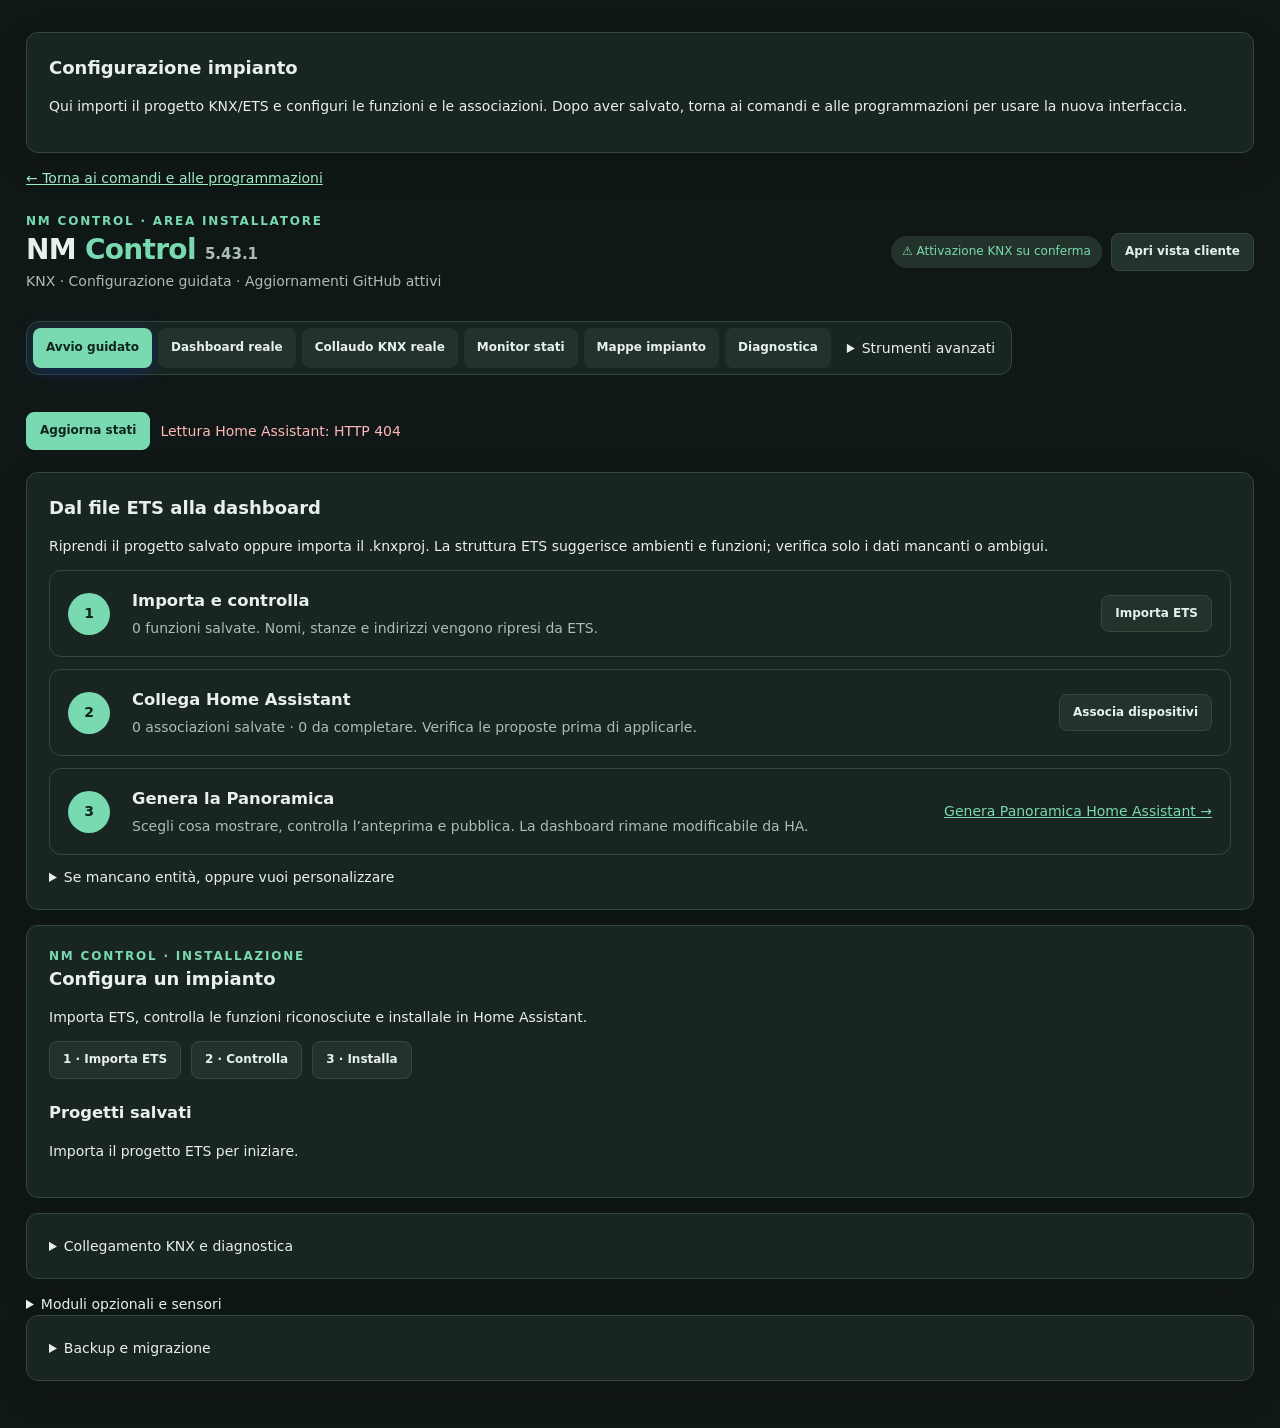
==== nm_bridge/index.html @ d5df236e "Initialize favorite child cards before HA attaches the view" ====
<!doctype html>
<html lang="it"><head><meta charset="utf-8"><meta name="viewport" content="width=device-width, initial-scale=1"><title>NM Control</title>
<style>
#dash-code{display:block;width:100%;min-width:0;min-height:420px;margin:10px 0 20px;padding:14px;border:1px solid #46607e;border-radius:10px;background:#0d1e32;color:#edf4ff;font:13px/1.5 ui-monospace,SFMono-Regular,Consolas,monospace;resize:vertical}
:root{font-family:system-ui,Segoe UI,sans-serif;color:#ecf3ff;background:#0b1422}*{box-sizing:border-box}body{margin:0}main{max-width:1150px;margin:auto;padding:26px 18px}header{display:flex;align-items:center;justify-content:space-between;gap:12px;flex-wrap:wrap}h1{margin:0;font-size:27px}h2{font-size:19px;margin:0 0 15px}.muted{color:#9eafca}.pill{color:#9debc2;background:#133d3d;padding:7px 11px;border-radius:99px;font-size:12px}nav{display:flex;gap:9px;flex-wrap:wrap;margin:25px 0}button,select,input{font:inherit}button{border:1px solid #426080;border-radius:9px;background:#243c5a;color:white;padding:10px 14px;cursor:pointer}button.primary{background:#3868ec;border-color:#3868ec}button.active{border-color:#82b2ff;background:#31548b}button.danger{background:transparent;color:#ffbdc0;border-color:#75414a}button:disabled{opacity:.45;cursor:not-allowed}input,select{background:#0d1e32;color:#edf4ff;border:1px solid #46607e;border-radius:8px;padding:10px;width:100%;min-width:0}.bar{display:flex;align-items:center;flex-wrap:wrap;gap:10px;margin:12px 0 24px}.card{background:#17273b;border:1px solid #32465d;border-radius:15px;padding:18px;margin-bottom:15px}.grid{display:grid;grid-template-columns:repeat(auto-fill,minmax(220px,1fr));gap:14px}.tile{background:#1b3049;border:1px solid #38506d;border-radius:12px;padding:16px;min-height:125px}.tile .value{font-size:22px;margin-top:15px;overflow-wrap:anywhere}.small{font-size:12px}.row{display:flex;gap:10px;align-items:center;flex-wrap:wrap}.grow{flex:1}table{width:100%;border-collapse:collapse}td,th{padding:11px;text-align:left;border-bottom:1px solid #34475f;overflow-wrap:anywhere}th{color:#a9c5ea}#message{min-height:20px;color:#92eab7}.warning{color:#ffd18a}.empty{border:1px dashed #53677f;border-radius:12px;padding:24px;color:#9eafca}.room{margin-bottom:16px}.widget-row{display:grid;grid-template-columns:1fr 1fr auto;gap:9px;align-items:center;margin:9px 0}@media(max-width:600px){.widget-row{grid-template-columns:1fr}table{font-size:12px}}
/* NM Control 0.3: responsive customer-facing dashboard */
:root{color-scheme:dark;background:#081321;color:#f3f8ff}body{background:radial-gradient(ellipse at 95% -10%,#163660 0,transparent 48%),#081321;min-height:100vh}main{max-width:1300px;padding:32px 26px}header{padding:12px 0 18px}header h1{font-size:32px;letter-spacing:-1.2px}header .muted{margin-top:5px}nav{background:#101f33;border:1px solid #233c5b;border-radius:13px;padding:6px;display:inline-flex;margin:12px 0 25px}nav button{border:0;background:transparent;padding:11px 17px}nav button.active{background:#2d60c8;border:0;box-shadow:0 3px 15px #132b5a}.card{background:#101f33de;border-color:#2c4361;border-radius:18px;padding:22px;box-shadow:0 12px 35px #0002}.pill{background:#103d41}.bar{margin-bottom:22px}.dash-hero{padding:25px 28px;border-radius:18px;background:linear-gradient(108deg,#173c75,#122940 69%);border:1px solid #335b91;margin-bottom:22px;display:flex;justify-content:space-between;align-items:center;gap:12px;flex-wrap:wrap}.dash-hero h2{font-size:26px;margin-bottom:5px}.stats{color:#a5c4ef}.room-tabs{display:flex;gap:8px;overflow:auto;padding:4px 0 15px;margin-bottom:9px}.room-tabs button{white-space:nowrap;border-radius:99px;background:#14283e}.room-tabs button.active{background:#2c5bb2;border-color:#6d9df0}.grid.dashboard-grid{grid-template-columns:repeat(auto-fill,minmax(230px,1fr));gap:16px}.tile.smart{position:relative;background:linear-gradient(160deg,#1b3453,#13243a);border-color:#365677;border-radius:16px;padding:18px 19px;min-height:173px;display:flex;flex-direction:column;justify-content:space-between;box-shadow:0 12px 24px #0002}.tile.smart.on{border-color:#b08c50;background:linear-gradient(160deg,#453b30,#1a2b40)}.tile.smart.unavailable{opacity:.68}.smart-top{display:flex;justify-content:space-between;gap:10px;align-items:flex-start}.smart-icon{display:grid;place-items:center;width:44px;height:44px;border-radius:13px;background:#2b4b71;font-size:24px}.smart.on .smart-icon{background:#75572f}.smart-name{font-weight:600;line-height:1.35;overflow-wrap:anywhere}.smart-state{font-size:28px;font-weight:650;letter-spacing:-.7px;line-height:1.15;overflow-wrap:anywhere}.smart-meta{color:#a4bad4;font-size:12px;margin-top:7px}.smart-track{height:5px;border-radius:8px;background:#30455c;overflow:hidden;margin-top:10px}.smart-fill{height:100%;background:linear-gradient(90deg,#55b8ee,#b1dcff)}.smart-label{font-size:10px;letter-spacing:.12em;text-transform:uppercase;color:#7fa4d0}.read-only{font-size:12px;color:#92a9c4}.mode-pill{display:inline-block;padding:5px 9px;background:#193b46;border-radius:99px;color:#9feacb;font-size:11px}.config-note{font-size:13px;color:#b2c6df}.empty{background:#14273a}.selection{font-size:13px;color:#a9c5e7}@media(max-width:650px){main{padding:15px 13px}header h1{font-size:27px}header{align-items:flex-start}nav{display:grid;grid-template-columns:repeat(2,1fr);width:100%}nav button{padding:10px}.dash-hero{padding:18px}.dash-hero h2{font-size:22px}.grid.dashboard-grid{grid-template-columns:repeat(2,minmax(0,1fr));gap:10px}.tile.smart{padding:13px;min-height:167px}.smart-icon{width:36px;height:36px;font-size:20px}.smart-state{font-size:23px}.smart-name{font-size:13px}.read-only{font-size:10px}}@media(max-width:380px){.grid.dashboard-grid{grid-template-columns:1fr}}
/* NM Control 0.4: viewer and installer workspace are different presentation modes. */
#view-switch{background:#1c3657;border-color:#5477a5}body.client-mode main{max-width:1500px}body.client-mode nav,body.client-mode #refresh,body.client-mode #message{display:none}body.client-mode header{margin-bottom:20px}body.client-mode .dash-hero{margin-top:4px}body.client-mode .card{background:#0f2036}.workspace-label{color:#80aad7;font-size:12px;font-weight:700;letter-spacing:.15em;text-transform:uppercase}body.client-mode .workspace-label{color:#9cdec6}.subtitle{color:#a7bbd4}.header-actions{display:flex;align-items:center;gap:9px;flex-wrap:wrap}.refresh-indicator{font-size:12px;color:#9eb5cd}.long-id{overflow-wrap:anywhere;word-break:break-word}.tile.smart{min-width:0}.smart-meta{overflow-wrap:anywhere;word-break:break-word}.client-mode .room-tabs{position:sticky;top:0;z-index:2;background:#081321ed;padding-top:10px}.client-mode .dashboard-grid{grid-template-columns:repeat(auto-fill,minmax(205px,1fr))}@media(max-width:600px){.header-actions{width:100%;justify-content:space-between}.client-mode .dashboard-grid{grid-template-columns:repeat(2,minmax(0,1fr))}}
#ha-preview-text{display:block;width:100%;min-width:0;max-width:100%;min-height:360px;resize:vertical;padding:16px;border:1px solid #46607e;border-radius:11px;background:#0b192c;color:#e5f2ff;font:13px/1.6 ui-monospace,SFMono-Regular,Consolas,monospace;white-space:pre;overflow:auto;margin-top:10px;tab-size:2}
#ha-preview-warnings .card{margin:15px 0}#ha-preview-warnings p{margin:8px 0}
#ha-missing-text{display:block;width:100%;min-width:0;max-width:100%;min-height:390px;resize:vertical;padding:16px;border:1px solid #46607e;border-radius:11px;background:#0b192c;color:#e5f2ff;font:13px/1.6 ui-monospace,SFMono-Regular,Consolas,monospace;white-space:pre;overflow:auto}
.ha-review-item{background:#122740;border:1px solid #34506e;border-radius:12px;padding:15px;margin:12px 0}
.ha-review-item .ha-review-fields{display:grid;grid-template-columns:repeat(auto-fit,minmax(165px,1fr));gap:10px;margin-top:12px}
.ha-review-item input[type=checkbox]{width:auto;min-width:0;margin-right:8px}
.wizard-step{display:grid;grid-template-columns:48px minmax(0,1fr) auto;gap:16px;align-items:center;margin:12px 0;padding:18px;border:1px solid #34506e;border-radius:13px;background:#122740}
.wizard-number{display:grid;place-items:center;width:42px;height:42px;border-radius:50%;background:#284d86;color:#fff;font-weight:750}
.wizard-step h3{margin:0 0 5px}.wizard-step p{margin:0;color:#a6bedd}
@media(max-width:600px){.wizard-step{grid-template-columns:42px minmax(0,1fr)}.wizard-step button{grid-column:2;justify-self:start}}
.floor-scroll{overflow:auto;max-height:70vh;border:1px solid #3c5370;border-radius:12px;background:#081321}
.floor-stage{position:relative;min-width:0;margin:auto;background:#132238;line-height:0}
.floor-stage img{display:block;width:100%;height:auto;user-select:none;pointer-events:none}
.floor-pin{position:absolute;transform:translate(-50%,-50%);border-radius:50%;border:2px solid white;background:#235baa;color:white;min-width:34px;height:34px;padding:4px;font-size:12px;line-height:1;touch-action:none;cursor:grab;box-shadow:0 2px 7px #0008}
.floor-pin.selected{outline:3px solid #ffd06c}
.floor-pin.floor-active{background:#f6b638;color:#171f31;border-color:#ffe8a2;box-shadow:0 0 14px #ffc953b0}
.floor-entity-list{display:grid;grid-template-columns:repeat(auto-fit,minmax(190px,1fr));gap:8px;margin:12px 0;max-height:290px;overflow:auto}
.floor-entity-list button{text-align:left;white-space:normal;overflow-wrap:anywhere}
.floor-controls{display:flex;gap:10px;flex-wrap:wrap;align-items:center;margin:12px 0}

[hidden]{display:none!important}
.advanced-nav{margin-left:auto}.advanced-nav summary{cursor:pointer;padding:10px}
.advanced-nav[open]{width:100%}.installer-steps{display:flex;gap:12px;flex-wrap:wrap;margin:18px 0}
.installer-steps span{padding:10px 14px;border:1px solid #34506e;border-radius:10px}
#lab-wizard{max-width:1100px;margin:20px auto}#lab-wizard table input{min-width:120px}
#lab-wizard table select{max-width:320px}#lab-status{padding:16px;border-radius:10px;background:#122740}
.floor-scroll{max-width:100%;min-width:0}.floor-controls>*{min-width:0;max-width:100%}.floor-controls input[type=file]{width:min(100%,320px)}@media(max-width:700px){main,.card{min-width:0}.floor-controls{align-items:stretch}.floor-controls>label{flex:1 1 100%}.floor-entity-list{grid-template-columns:1fr 1fr}.floor-pin{min-width:36px;height:36px}}
</style><link rel="stylesheet" href="control-theme.css"></head><body class="nm-setup"><main><div class="card"><h2>Configurazione impianto</h2><p>Qui importi il progetto KNX/ETS e configuri le funzioni e le associazioni. Dopo aver salvato, torna ai comandi e alle programmazioni per usare la nuova interfaccia.</p></div><a href="./" style="display:inline-block;margin:0 0 12px;color:#9debc2">← Torna ai comandi e alle programmazioni</a>
<header><div><div class="workspace-label" id="workspace-label">NM Control · Area installatore</div><h1>NM <span style="color:var(--nm-accent)">Control</span> <span class="muted" style="font-size:15px;letter-spacing:0">5.43.1</span></h1><div class="subtitle">KNX · Configurazione guidata · Aggiornamenti GitHub attivi</div></div><div class="header-actions"><span class="pill">⚠ Attivazione KNX su conferma</span><button id="view-switch" aria-label="Cambia visualizzazione">Vista cliente</button></div></header>
<nav><button data-page="wizard" class="active">Avvio guidato</button><button data-page="live">Dashboard reale</button><button data-page="real">Collaudo KNX reale</button><button data-page="dashboard">Monitor stati</button><button data-page="floorplans">Mappe impianto</button><button data-page="diagnostic">Diagnostica</button><details class="advanced-nav"><summary>Strumenti avanzati</summary><div class="bar"><button data-page="configure">Configuratore</button><button data-page="ets">Importa ETS</button><button data-page="building">Edificio ETS</button><button data-page="widgets">Widget KNX</button><button data-page="knx">Progetto KNX</button><button data-page="ha-preview">Genera HA</button><button data-page="dashboard-export">Plance HA</button><button data-page="matches">Associa entità</button><button data-page="nm-link">NM Link</button><button data-page="intelligence">Intelligence</button><button data-page="inventory">Entità HA</button></div></details></nav>
<div class="bar"><button class="primary" id="refresh">Aggiorna stati</button><span id="message"></span></div><section id="content"></section>
</main><script src="project_ui.js"></script><script src="real_ui.js"></script><script src="recovery_ui.js"></script><script>
'use strict';
let page='wizard', entities=[], layout={version:1,rooms:[]}, entityError='',dirty=false,selectedRoom='all',clientMode=new URLSearchParams(location.search).get('view')==='client',refreshing=false,lastSync=null,etsData=null,etsError='',candidateDrafts=[],approvedDevices=[],auditReviews={},reviewDirty=false,selectedPhysicalDevice='',widgetDrafts=[],widgetSeq=0,widgetRooms=[],widgetDirty=false,structureDraft=[],structureDirty=false,structureAliases={},savedWidgetLayout={version:1,project:'',rooms:[],structure:[],widgets:[]},linkDrafts=[],linkDirty=false,linkPreview=null;
let intelligenceData=null,intelligenceError='',intelligenceLoading=false;
let intelligenceHistory=[];
let intelligenceRecorder=null;
let modulePlan=null;
let moduleSuggestions=null;
let floorArchive={version:1,plans:[]},floorSelected='',floorPoint='',floorZoom=1,floorDirty=false;
let floorVisible=new Set(['light','dali','knx','data','wifi','camera','climate','rack']);
const floorKinds={light:'💡 Luci',dali:'◉ DALI/ECG',knx:'⌘ KNX',data:'▣ Prese dati',wifi:'◉ Access point',camera:'◈ Telecamere',climate:'◌ Clima',rack:'▤ Rack/switch'};
const floorIcons={bulb:'💡 Lampadina',spot:'🔦 Faretto',downlight:'◉ Incasso', 'led-strip':'〰 Striscia LED',pendant:'▼ Sospensione',wall:'◖ Applique',switch:'⏻ Interruttore',cover:'▤ Tapparella',thermostat:'🌡 Termostato',sensor:'◌ Sensore',outlet:'▣ Presa',wifi:'◉ Wi-Fi',camera:'◈ Telecamera',rack:'▥ Rack',label:'● Punto generico'};
const floorIconGlyph={bulb:'💡',spot:'✦',downlight:'◉','led-strip':'〰',pendant:'▼',wall:'◖',switch:'⏻',cover:'▤',thermostat:'🌡',sensor:'◌',outlet:'▣',wifi:'◉',camera:'◈',rack:'▥',label:'●'};
const moduleRoleLabels={control:'Comando KNX visibile in HA',pv_power:'Potenza fotovoltaico (W)',grid_power:'Potenza scambio rete (W)',battery_soc:'Stato carica batteria (%)',room_temperature:'Temperatura ambiente (°C)',climate_mode:'Dispositivo clima / modalità'};
const moduleCatalog={
 knx:{name:'KNX ed ETS',why:'Importa il .knxproj e collega le Functions ETS alle luci e agli altri comandi; quando mancano, assegna manualmente.',checks:['ETS .knxproj disponibile','Funzioni ETS oppure associazioni manuali','GA comando e feedback verificati','Interfaccia KNX/IP verificata'],go:'ets'},
 solar:{name:'Fotovoltaico e accumulo',why:'Identifica inverter e protocollo (integrazione HA, API o Modbus); distingui potenze W ed energie kWh.',checks:['Marca e modello inverter','Integrazione HA configurata','Produzione FV e misura scambio rete','Accumulo e SOC, se presenti'],go:'inventory'},
 climate:{name:'Riscaldamento e PDC',why:'Identifica il generatore (PDC, caldaia, ibrido) e verifica stati, temperature e disponibilità dei sensori.',checks:['Tipo di generatore termico','Marca e modello sistema','Integrazione HA configurata','Stati/modalità e temperature disponibili'],go:'inventory'}
};
const $=id=>document.getElementById(id), escapeHTML=s=>String(s).replace(/[&<>"']/g,c=>({'&':'&amp;','<':'&lt;','>':'&gt;','"':'&quot;',"'":'&#39;'}[c]));
const message=(s,error=false)=>{ $('message').textContent=s; $('message').style.color=error?'#ffb6b6':'#92eab7'; };
async function api(path,opts={}){let r=await fetch(path,{cache:'no-store',...opts});if(!r.ok){let detail=await r.json().catch(()=>({}));throw Error(detail.error||('HTTP '+r.status))}return r.json()}
async function refresh(){if(refreshing)return;refreshing=true;try{let d=await api('entities');entities=d.entities;entityError='';lastSync=new Date();message('Stati aggiornati · '+entities.length+' entità');}catch(e){entityError=e.message;message('Lettura Home Assistant: '+e.message,true)}finally{refreshing=false}if(page==='intelligence')await loadIntelligence();else if(page==='wizard'||page==='dashboard'||page==='inventory'||page==='diagnostic')render()}
async function init(){try{await loadProjectLibrary()}catch(e){message("Archivio progetti non disponibile: "+e.message,true)}try{layout=await api('layout')}catch(e){message('Configurazione non disponibile: '+e.message,true)}try{approvedDevices=(await api('knx/approved')).devices}catch(e){message('Dispositivi KNX approvati non disponibili: '+e.message,true)}try{savedWidgetLayout=await api('knx/widgets');structureDraft=(savedWidgetLayout.structure||[]).map(n=>({...n}));structureAliases={...(savedWidgetLayout.room_aliases||{})}}catch(e){message('Dashboard KNX salvata non disponibile: '+e.message,true)}try{linkDrafts=(await api('nm-link')).links||[]}catch(e){message('Bozze NM Link non disponibili: '+e.message,true)}try{modulePlan=await api('modules/plan')}catch(e){message('Catalogo moduli non disponibile: '+e.message,true)}try{floorArchive=await api('floorplans');floorSelected=floorArchive.plans[0]?.id||''}catch(e){message('Mappe impianto non disponibili: '+e.message,true)}await refresh();try{moduleSuggestions=await api('modules/suggestions')}catch(e){moduleSuggestions=null}if(page==='wizard')render()}
function setPage(p){if(pilotBusy){message('Attendi il completamento della verifica KNX.');return;}if(clientMode&&p!=='dashboard')return;if((widgetDirty&&p!=='widgets'||structureDirty&&p!=='building'||dirty&&p!=='configure'||linkDirty&&p!=='nm-link'||floorDirty&&p!=='floorplans')&&!confirm('Modifiche non salvate. Uscire?'))return;page=p;document.querySelectorAll('nav button').forEach(b=>b.classList.toggle('active',b.dataset.page===p));render();if(p==='intelligence')loadIntelligence()}
document.querySelectorAll('nav button').forEach(b=>b.onclick=()=>setPage(b.dataset.page));$('refresh').onclick=refresh;
function applyView(){document.body.classList.toggle('client-mode',clientMode);$('workspace-label').textContent=clientMode?'NM Control · Vista cliente':'NM Control · Area installatore';$('view-switch').textContent=clientMode?'Torna a NM Control':'Apri vista cliente';if(clientMode){page='dashboard';document.querySelectorAll('nav button').forEach(b=>b.classList.toggle('active',b.dataset.page==='dashboard'))}history.replaceState(null,'',location.pathname+(clientMode?'?view=client':''));render()}
$('view-switch').onclick=()=>{if(dirty&&!confirm('Modifiche non salvate. Uscire?'))return;clientMode=!clientMode;applyView()};
function widgetType(id){return id.split('.')[0]}
function widgetIcon(type,state){let icons={light:state==='on'?'💡':'◌',cover:'▤',switch:'⏻',climate:'❄',sensor:'◉',binary_sensor:'◈'};return icons[type]||'◉'}
function widgetValue(e,type){if(!e)return 'Non disponibile';if(e.state==='unavailable'||e.state==='unknown')return 'Dato assente';if(type==='light'||type==='switch'||type==='binary_sensor')return e.state==='on'?'Attivo':e.state==='off'?'Spento':e.state;if(type==='cover'&&typeof e.current_position==='number')return Math.round(e.current_position)+'% aperta';if(type==='climate')return (e.current_temperature??'—')+' °C';return e.state+(e.unit?' '+e.unit:'')}
function widgetDetails(e,type){if(!e)return 'Entità non presente';if(type==='light'&&typeof e.brightness==='number')return 'Luminosità '+Math.round(e.brightness/255*100)+'%';if(type==='climate')return 'Modalità '+e.state+(e.temperature!=null?' · Setpoint '+e.temperature+'°C':'')+(e.hvac_action?' · '+e.hvac_action:'');if(type==='cover')return 'Tapparella / tenda';return e.entity_id}
function tile(w){let e=entities.find(x=>x.entity_id===w.entity_id),type=widgetType(w.entity_id),active=e?.state==='on',missing=!e||['unavailable','unknown'].includes(e.state);let progress=type==='light'&&typeof e?.brightness==='number'?Math.round(e.brightness/255*100):type==='cover'&&typeof e?.current_position==='number'?Math.round(e.current_position):null;return `<article class="tile smart ${active?'on':''} ${missing?'unavailable':''}"><div class="smart-top"><span class="smart-label">${escapeHTML({light:'Luce',cover:'Tapparella',switch:'Interruttore',climate:'Clima',sensor:'Sensore',binary_sensor:'Stato'}[type]||'Dispositivo')}</span><span class="smart-icon" aria-hidden="true">${widgetIcon(type,e?.state)}</span></div><div><div class="smart-name">${escapeHTML(w.label||e?.name||w.entity_id)}</div><div class="smart-state">${escapeHTML(widgetValue(e,type))}</div>${progress!==null?`<div class="smart-track"><div class="smart-fill" style="width:${Math.max(0,Math.min(100,progress))}%"></div></div>`:''}<div class="smart-meta">${escapeHTML(widgetDetails(e,type))}</div></div></article>`}
function dashboard(){const n=layout.rooms.reduce((sum,r)=>sum+r.widgets.length,0);let hero=`<div class="dash-hero"><div><div class="smart-label">Panoramica impianto</div><h2>${clientMode?'Benvenuto a casa':'La tua supervisione'}</h2><div class="stats">${layout.rooms.length} ambienti · ${n} dispositivi ${clientMode?'':'· '+entities.length+' entità HA'}</div></div><div><span class="mode-pill">● ${entityError?'Connessione da verificare':'HA collegato'}</span><div class="refresh-indicator">${lastSync?'Ultima lettura '+lastSync.toLocaleTimeString('it-IT'):''} · ogni 15 s</div></div></div>`;if(!layout.rooms.length)return hero+'<div class="empty">Nessun ambiente configurato. Apri NM Control e crea la prima stanza.</div>';if(selectedRoom!=='all'&&!layout.rooms.some(r=>r.id===selectedRoom))selectedRoom='all';let tabs=`<div class="room-tabs" role="group" aria-label="Seleziona ambiente"><button class="${selectedRoom==='all'?'active':''}" data-select-room="all">Tutti gli ambienti</button>${layout.rooms.map(r=>`<button class="${selectedRoom===r.id?'active':''}" data-select-room="${escapeHTML(r.id)}">${escapeHTML(r.name)}</button>`).join('')}</div>`;let rooms=layout.rooms.filter(r=>selectedRoom==='all'||r.id===selectedRoom);return hero+tabs+rooms.map(r=>`<section class="card"><div class="row" style="justify-content:space-between"><h2>${escapeHTML(r.name)}</h2><span class="selection">${r.widgets.length} dispositivi</span></div>${r.widgets.length?`<div class="grid dashboard-grid">${r.widgets.map(tile).join('')}</div>`:'<p class="muted">Nessun dispositivo associato.</p>'}</section>`).join('')+'<p class="read-only">Stati Home Assistant aggiornati automaticamente ogni 15 secondi quando la pagina è visibile. Nessun comando verso l’impianto.</p>'}
function options(selected){return '<option value="">Seleziona entità…</option>'+entities.map(e=>`<option value="${escapeHTML(e.entity_id)}" ${e.entity_id===selected?'selected':''}>${escapeHTML(e.name)} · ${escapeHTML(e.entity_id)}</option>`).join('')+(selected&&!entities.some(e=>e.entity_id===selected)?`<option value="${escapeHTML(selected)}" selected>${escapeHTML(selected)} (non presente)</option>`:'')}
function configure(){return `<div class="card"><div class="workspace-label">NM Control</div><h2>Ambienti e associazioni</h2><p class="muted">Configura la visualizzazione: le modifiche vengono salvate localmente, senza inviare comandi a Home Assistant o KNX.</p><div class="bar"><button id="add-room">+ Nuovo ambiente</button><button class="primary" id="save">Salva configurazione</button><span id="unsaved" class="warning">${dirty?'Modifiche non salvate':''}</span></div><p class="config-note">Questa sezione associa le entità presenti in Home Assistant; la scheda Importa ETS genera invece proposte KNX separate, da verificare.</p></div>`+layout.rooms.map((r,i)=>`<div class="card room"><div class="row"><input class="grow room-name" data-room="${i}" maxlength="80" aria-label="Nome ambiente" value="${escapeHTML(r.name)}"><button class="danger remove-room" data-room="${i}">Elimina ambiente</button></div><p class="muted small">Dispositivi associati</p>${r.widgets.map((w,j)=>`<div class="widget-row"><select class="widget-entity" data-room="${i}" data-widget="${j}">${options(w.entity_id)}</select><input class="widget-label" data-room="${i}" data-widget="${j}" maxlength="80" placeholder="Etichetta personalizzata" value="${escapeHTML(w.label)}"><button class="danger remove-widget" data-room="${i}" data-widget="${j}">Rimuovi</button></div>`).join('')}<div class="row"><button class="add-widget" data-room="${i}">+ Associa dispositivo</button><button class="import-ha" data-room="${i}">◎ Suggerisci entità HA</button></div></div>`).join('')}
function inventory(){return `<div class="card"><h2>Entità Home Assistant (${entities.length})</h2>${entityError?`<p class="warning">${escapeHTML(entityError)}</p>`:''}<div style="overflow:auto"><table><thead><tr><th>Entità</th><th>Nome</th><th>Stato</th></tr></thead><tbody>${entities.map(e=>`<tr><td>${escapeHTML(e.entity_id)}</td><td>${escapeHTML(e.name)}</td><td>${escapeHTML(e.state)}</td></tr>`).join('')}</tbody></table></div></div>`}
function ets(){return `<div class="card"><div class="workspace-label">NM Control · Importazione ETS</div><h2>Analisi progetto KNX</h2><p class="muted">Seleziona un progetto ETS (.knxproj), anche protetto da password. Verrà analizzato temporaneamente all'interno dell'add-on: il file non viene salvato, non vengono creati widget e non vengono inviati telegrammi.</p><div class="bar"><input type="file" id="ets-file" accept=".knxproj,.zip" style="max-width:460px" aria-label="Progetto ETS"><label for="ets-password">Password progetto ETS (solo se protetto)</label><input type="password" id="ets-password" autocomplete="off" spellcheck="false" maxlength="256" placeholder="Password del progetto"><p class="small muted">Usata solo per questa analisi, non salvata. La protezione del progetto resta invariata.</p><button class="primary" id="ets-analyze">Analizza progetto</button></div><p id="ets-progress" class="warning">${escapeHTML(etsError)}</p></div>${etsData?`<div class="card"><h2>Indirizzi di gruppo (${etsData.total})</h2><p class="warning">${escapeHTML(etsData.warning)}</p><div class="bar"><button id="ets-download">Esporta analisi JSON</button></div><div style="overflow:auto;max-height:460px"><table><thead><tr><th>Indirizzo</th><th>Nome</th><th>Descrizione</th><th>DPT</th><th>Tipo suggerito</th></tr></thead><tbody>${etsData.addresses.map(e=>`<tr><td>${escapeHTML(e.address)}</td><td>${escapeHTML(e.name)}</td><td>${escapeHTML(e.description)}</td><td>${escapeHTML(e.dpt||'non indicato')}</td><td>${escapeHTML(e.kind)}</td></tr>`).join('')}</tbody></table></div></div><div class="card"><h2>Possibili coppie comando / feedback (${etsData.suggestions.length})</h2><p class="muted">Proposte basate su nomi, DPT e oggetti collegati: controllare sempre il progetto ETS prima di utilizzarle.</p>${etsData.suggestions.length?`<div style="overflow:auto"><table><thead><tr><th>Funzione</th><th>Comando</th><th>Feedback</th><th>Conferma</th></tr></thead><tbody>${etsData.suggestions.map(s=>`<tr><td>${escapeHTML(s.name)}</td><td>${escapeHTML(s.command)}</td><td>${escapeHTML(s.feedback)}</td><td>${escapeHTML(s.confidence)}</td></tr>`).join('')}</tbody></table></div>`:'<div class="empty">Nessuna coppia univoca identificata; i nomi potrebbero non essere coerenti.</div>'}</div>`:''}`}
function gaOptions(value,allowEmpty=false){return (allowEmpty?'<option value="">Nessun feedback</option>':'')+(etsData?.addresses||[]).map(a=>`<option value="${escapeHTML(a.address)}" ${a.address===value?'selected':''}>${escapeHTML(a.address+' · '+a.name)}</option>`).join('')}
const extraGAs={dimmer:[['relative','Regolazione relativa (4 bit)'],['brightness','Luminosità comando (1 byte)'],['brightness_feedback','Luminosità attuale (1 byte)']],climate:[['temperature','Temperatura ambiente (DPT 9.001)'],['target_temperature_state','Feedback setpoint (DPT 9.001)'],['heat_cool','Comando caldo/freddo (DPT 1.100)'],['heat_cool_state','Stato caldo/freddo (DPT 1.100)'],['operation_mode','Comando modalità comfort/notte (DPT 20.102)'],['operation_mode_state','Stato modalità (DPT 20.102)']]};
function draftExtraFields(d){return (extraGAs[d.kind]||[]).length?`<div class="grid" style="margin-top:12px">${extraGAs[d.kind].map(([key,label])=>`<label>${escapeHTML(label)} · da verificare in ETS<select class="knx-extra" data-field="${key}">${gaOptions(d[key],true)}</select></label>`).join('')}</div>`:''}
function generator(){if(!etsData)return '';return `<div class="card"><div class="workspace-label">Fase 2 · Revisione installatore</div><h2>Generatore di dispositivi (${candidateDrafts.length} da verificare)</h2><p class="muted">Le tapparelle possono usare più indirizzi: movimento, arresto e posizione. Controlla in ETS direzione e DPT prima di confermare; nessun comando sarà inviato.</p><div class="bar"><button id="knx-add">+ Dispositivo manuale</button><button class="primary" id="knx-confirm">Conferma selezionati e salva</button></div>${candidateDrafts.map((d,i)=>`<div class="card knx-row" style="background:#172b44"><div class="row"><label style="min-width:110px"><input type="checkbox" class="knx-check" data-i="${i}" style="width:auto;margin-right:8px" ${d.selected?'checked':''}>Verificato</label><input class="knx-name grow" maxlength="80" aria-label="Nome dispositivo" value="${escapeHTML(d.name)}"><select class="knx-kind" style="max-width:160px">${['light','dimmer','cover','climate','binary','unknown'].map(k=>`<option value="${k}" ${d.kind===k?'selected':''}>${escapeHTML(k)}</option>`).join('')}</select></div><div class="row" style="margin-top:10px"><label class="grow">Comando / movimento<select class="knx-command">${gaOptions(d.command)}</select></label><label class="grow">Feedback<select class="knx-feedback">${gaOptions(d.feedback,true)}</select></label></div><div class="row" style="margin-top:10px"><label class="grow">Arresto (solo tapparella)<select class="knx-stop" ${d.kind==='cover'?'':'disabled'}>${gaOptions(d.stop,true)}</select></label><label class="grow">Posizione (solo tapparella, funzione da verificare)<select class="knx-position" ${d.kind==='cover'?'':'disabled'}>${gaOptions(d.position,true)}</select></label></div>${draftExtraFields(d)}<div class="row" style="margin-top:10px"><label class="grow">Ambiente proposto<input class="knx-room" maxlength="80" value="${escapeHTML(d.room||'Da assegnare')}" aria-label="Ambiente dispositivo"></label></div><div class="small muted">Proposta: ${escapeHTML(d.command)} · Attendibilità ${escapeHTML(d.confidence||'manuale')} · ${escapeHTML(d.reason||'Inserimento manuale')}</div></div>`).join('')||'<div class="empty">Tutte le proposte rilevate sono già approvate. Puoi aggiungere un dispositivo manuale scegliendo un indirizzo.</div>'}<p class="warning" id="knx-status"></p></div>`}
function approvedView(){return `<div class="card"><div class="workspace-label">Archivio NM Control</div><h2>Dispositivi KNX approvati (${approvedDevices.length})</h2><p class="muted">Associazioni salvate nel laboratorio. Non creano entità HA, non controllano il bus e non sono ancora mostrate nella dashboard cliente.</p>${approvedDevices.length?`<div style="overflow:auto"><table><thead><tr><th>Nome</th><th>Tipo</th><th>Comando</th><th>Feedback</th></tr></thead><tbody>${approvedDevices.map(d=>`<tr><td>${escapeHTML(d.name)}</td><td>${escapeHTML(d.kind)}</td><td>${escapeHTML(d.command)}</td><td>${escapeHTML(d.feedback||'—')}</td></tr>`).join('')}</tbody></table></div>`:'<div class="empty">Nessuna associazione confermata.</div>'}</div>`}
function etsAudit(){if(!etsData)return '';let unlinked=etsData.addresses.filter(a=>!a.linked),devices=etsData.devices||[];return `<div class="card"><div class="workspace-label">NM ETS Analyzer · Oggetti applicativi</div><h2>Analisi avanzata dei collegamenti KNX</h2><p class="muted">${devices.length} dispositivi · ${devices.filter(d=>d.catalog_read).length} con applicazione decodificata · ${etsData.addresses.length-unlinked.length} indirizzi collegati · ${unlinked.length} non collegati. Dati dal file ETS, non dal bus.</p><div style="overflow:auto;max-height:420px"><table><thead><tr><th>GA</th><th>Nome</th><th>Collegamenti</th><th>Oggetti (nome · funzione · dimensione · flag)</th></tr></thead><tbody>${etsData.addresses.map(a=>`<tr><td>${escapeHTML(a.address)}</td><td>${escapeHTML(a.name)}</td><td>${a.linked?'<span style="color:#8de2a9">Collegato</span>':'<span class="warning">Non collegato</span>'}</td><td>${(a.connections||[]).map(c=>`<div style="margin-bottom:8px"><b>${escapeHTML(c.device)}</b> · ${escapeHTML(c.name||c.object_ref)} · ${escapeHTML(c.function||'?')} · ${escapeHTML(c.size||'?')}<div class="small muted">${c.flags?'C'+Number(c.flags.CommunicationFlag)+' R'+Number(c.flags.ReadFlag)+' W'+Number(c.flags.WriteFlag)+' T'+Number(c.flags.TransmitFlag)+' U'+Number(c.flags.UpdateFlag):'Flag non disponibili'}</div></div>`).join('')||'—'}</td></tr>`).join('')}</tbody></table></div></div><div class="card"><h2>Inventario dispositivi ETS (${devices.length})</h2><p class="muted">I riferimenti di prodotto e applicazione sono identificatori tecnici; nomi commerciali completi e indirizzi individuali verranno normalizzati nelle prossime versioni.</p><div style="overflow:auto;max-height:330px"><table><thead><tr><th>Descrizione</th><th>Prodotto ETS</th><th>Oggetti decodificati</th></tr></thead><tbody>${devices.map(d=>`<tr><td>${escapeHTML(d.name)}</td><td class="small">${escapeHTML(d.product_ref)}</td><td>${d.catalog_read?'Sì':'Non disponibili'}</td></tr>`).join('')}</tbody></table></div></div>`}
function recognitionSummary(){const reviews=etsData?.recognition_reviews||[],counts={alta:0,media:0,bassa:0};for(const r of reviews)counts[r.confidence]=(counts[r.confidence]||0)+1;const questions=reviews.flatMap(r=>(r.questions||[]).map(q=>({name:r.name,q}))).slice(0,8);return `<div class="card" style="margin-top:16px;background:#172b44"><h3>Riconoscimento universale · analisi verificabile</h3><p class="small muted">${counts.alta} alta · ${counts.media} media · ${counts.bassa} bassa. La classificazione usa collegamenti, DPT e dimensione oggetti. Nessuna approvazione automatica.</p>${questions.length?`<details><summary>Domande per l'installatore (${reviews.reduce((n,r)=>n+(r.questions||[]).length,0)})</summary><ul>${questions.map(x=>`<li><b>${escapeHTML(x.name)}</b>: ${escapeHTML(x.q)}</li>`).join('')}</ul></details>`:'<p class="small muted">Nessun dubbio rilevato dai controlli disponibili; conferma comunque in ETS.</p>'}${hvacInventory()}</div>`}
function hvacInventory(){const rows=etsData?.hvac_inventory||[];return `<details style="margin-top:15px"><summary>Indizi HVAC / VMC (${rows.length} indirizzi da esaminare)</summary><p class="small muted">Riconoscimento preliminare dai nomi ETS e dagli oggetti collegati. Non crea termostati e non interpreta automaticamente i valori proprietari di fan, flap o modalità.</p>${rows.length?`<div style="overflow:auto;max-height:360px"><table><thead><tr><th>GA</th><th>Nome ETS</th><th>Possibili funzioni</th><th>DPT</th><th>Esito</th></tr></thead><tbody>${rows.map(x=>`<tr><td>${escapeHTML(x.address)}</td><td>${escapeHTML(x.name)}</td><td>${escapeHTML(x.roles.join(', '))}</td><td>${escapeHTML(x.dpt||'Da verificare')}</td><td>${escapeHTML(x.status==='non_collegato'?'Non collegato':'Da verificare')}</td></tr>`).join('')}</tbody></table></div>`:'<p class="small muted">Nessun indirizzo HVAC/VMC riconoscibile con le informazioni disponibili.</p>'}</details>`}
function etsOverview(){if(!etsData)return '';let addresses=etsData.addresses,devices=etsData.devices||[],unlinked=addresses.filter(a=>!a.linked),notDecoded=devices.filter(d=>!d.catalog_read);return `<div class="card"><div class="workspace-label">NM Control · Report progetto</div><h2>Controlli preliminari</h2><p class="muted">Le segnalazioni indicano elementi da verificare, non necessariamente errori. Un indirizzo senza collegamenti può essere intenzionalmente predisposto.</p><div class="grid"><div class="tile"><b>Indirizzi scollegati</b><div class="value">${unlinked.length}</div><div class="muted small">Da verificare in ETS</div></div><div class="tile"><b>Applicazioni non decodificate</b><div class="value">${notDecoded.length}</div><div class="muted small">Analisi parziale, non guasto</div></div><div class="tile"><b>Proposte funzionali</b><div class="value">${etsData.suggestions.length}</div><div class="muted small">Conferma manuale necessaria</div></div></div>${recognitionSummary()}<div class="bar" style="margin-top:18px"><input id="audit-search" placeholder="Cerca indirizzo, dispositivo, oggetto…" aria-label="Cerca nei collegamenti" style="max-width:420px"><select id="audit-filter" aria-label="Filtra indirizzi" style="max-width:230px"><option value="all">Tutti gli indirizzi</option><option value="unlinked">Solo non collegati</option><option value="linked">Solo collegati</option></select><button id="audit-export">Esporta report JSON</button><span id="audit-count" class="small muted"></span></div></div>`}
function deviceDetail(){if(!etsData)return '';let d=(etsData.devices||[]).find(x=>x.id===selectedPhysicalDevice);if(!d)return '<div class="empty">Seleziona un dispositivo per visualizzare gli oggetti collegati.</div>';let links=etsData.addresses.flatMap(a=>(a.connections||[]).filter(c=>c.device_id===d.id).map(c=>({...c,address:a.address,ga_name:a.name,dpt:a.dpt,role:a.role})));return `<div class="grid" style="margin:15px 0"><div class="tile"><b>Indirizzi di gruppo</b><div class="value">${new Set(links.map(x=>x.address)).size}</div><p class="small muted">Collegamenti visibili nell'archivio ETS</p></div><div class="tile"><b>Oggetti collegati</b><div class="value">${d.connected_objects}</div><p class="small muted">Oggetti con almeno un link nel file</p></div><div class="tile"><b>Catalogo applicativo</b><div class="value" style="font-size:17px">${d.catalog_read?'Decodificato':'Parziale'}</div><p class="small muted">${escapeHTML(d.product_ref||'Prodotto non identificato')}</p></div></div>${d.linked_addresses>links.length?`<p class="warning">Visualizzazione parziale: ${d.linked_addresses} collegamenti rilevati, ${links.length} mostrati (limite di 12 oggetti per indirizzo).</p>`:''}<div style="overflow:auto;max-height:450px"><table><thead><tr><th>GA</th><th>Nome GA</th><th>Oggetto / funzione</th><th>DPT GA</th><th>Flag ETS</th></tr></thead><tbody>${links.map(c=>`<tr><td>${escapeHTML(c.address)}</td><td>${escapeHTML(c.ga_name)}</td><td><b>${escapeHTML(c.name||c.object_ref)}</b><div class="small muted">${escapeHTML(c.function||'Funzione non indicata')} · ${escapeHTML(c.size||'Dimensione non indicata')}</div></td><td>${escapeHTML(c.dpt||'Non assegnato')}</td><td class="small">${c.flags?'C'+Number(c.flags.CommunicationFlag)+' R'+Number(c.flags.ReadFlag)+' W'+Number(c.flags.WriteFlag)+' T'+Number(c.flags.TransmitFlag)+' U'+Number(c.flags.UpdateFlag):'Non disponibili'}</td></tr>`).join('')||'<tr><td colspan="5">Nessun collegamento rilevato nel progetto.</td></tr>'}</tbody></table></div><p class="small muted">Questa scheda mostra solo i collegamenti presenti nell'esportazione ETS; non certifica il funzionamento sul bus né l'assenza di oggetti non collegati.</p>`}
function unlinkedDetails(){if(!etsData)return '';let d=(etsData.devices||[]).find(x=>x.id===selectedPhysicalDevice);if(!d)return '';let list=d.unlinked_objects||[];return `<div style="margin-top:24px;border-top:1px solid #426080;padding-top:17px"><h2>Oggetti senza indirizzo di gruppo (${d.unlinked_count||0})</h2><p class="muted">Oggetti istanziati nel progetto ETS con campo Links vuoto. Non sono automaticamente errori né feedback: possono essere predisposizioni o funzioni non usate. Gli oggetti non istanziati non sono elencati.</p>${d.unlinked_count>list.length?`<p class="warning">Elenco limitato ai primi ${list.length} oggetti su ${d.unlinked_count}.</p>`:''}<div style="overflow:auto;max-height:340px"><table><thead><tr><th>Numero</th><th>Oggetto</th><th>Funzione</th><th>Dimensione</th><th>Flag ETS</th></tr></thead><tbody>${list.map(o=>`<tr><td>${escapeHTML(o.number??'—')}</td><td>${escapeHTML(o.name||o.object_ref)}</td><td>${escapeHTML(o.function||'—')}</td><td>${escapeHTML(o.size||'—')}</td><td class="small">${o.flags?'C'+Number(o.flags.CommunicationFlag)+' R'+Number(o.flags.ReadFlag)+' W'+Number(o.flags.WriteFlag)+' T'+Number(o.flags.TransmitFlag)+' U'+Number(o.flags.UpdateFlag):'Non disponibili'}</td></tr>`).join('')||'<tr><td colspan="5">Nessun oggetto istanziato senza Links.</td></tr>'}</tbody></table></div></div>`}
function catalogCandidateDetails(){if(!etsData)return '';let d=(etsData.devices||[]).find(x=>x.id===selectedPhysicalDevice);if(!d)return '';let list=d.catalog_candidates||[];return `<div style="margin-top:24px;border-top:1px solid #426080;padding-top:17px"><h2>Oggetti nel catalogo del produttore (${d.catalog_candidates_count||0})</h2><p class="warning">Possibilità applicative, NON oggetti certamente attivi: non compaiono tra le istanze del progetto. ETS potrebbe averli disattivati tramite parametri. Non usarli come indirizzi o feedback verificati.</p>${d.catalog_candidates_count>list.length?`<p class="small muted">Sono visibili i primi ${list.length} elementi.</p>`:''}<div style="overflow:auto;max-height:350px"><table><thead><tr><th>Numero</th><th>Nome da catalogo</th><th>Funzione</th><th>Dimensione</th></tr></thead><tbody>${list.map(o=>`<tr><td>${escapeHTML(o.number??'—')}</td><td>${escapeHTML(o.name||o.object_ref)}</td><td>${escapeHTML(o.function||'—')}</td><td>${escapeHTML(o.size||'—')}</td></tr>`).join('')||'<tr><td colspan="4">Nessuna ulteriore voce di catalogo disponibile per questa applicazione.</td></tr>'}</tbody></table></div></div>`}
function etsDeviceExplorer(){if(!etsData)return '';let ds=etsData.devices||[];if(!selectedPhysicalDevice&&!ds.length)return '';if(!ds.some(d=>d.id===selectedPhysicalDevice))selectedPhysicalDevice=ds[0]?.id||'';return `<section class="card"><div class="workspace-label">NM Control · Scheda tecnica KNX</div><h2>Esplora dispositivi fisici (${ds.length})</h2><p class="muted">Collegamenti, oggetti istanziati senza indirizzo e funzioni del catalogo produttore. Sono tre categorie diverse: la presenza nel catalogo non dimostra l'attivazione in ETS.</p><label>Dispositivo ETS<select id="physical-device" style="margin:9px 0 14px">${ds.map((d,i)=>`<option value="${escapeHTML(d.id)}" ${d.id===selectedPhysicalDevice?'selected':''}>${i+1}. ${escapeHTML(d.name)} · ${escapeHTML((d.product_ref||'').split('_P-').pop())} · addr. ${escapeHTML(d.address_suffix||'?')} · ${d.connected_objects} collegati / ${d.unlinked_count||0} liberi</option>`).join('')}</select></label><div id="device-detail">${deviceDetail()+unlinkedDetails()+catalogCandidateDetails()}</div></section>`}
function wireDeviceExplorer(){let sel=$('physical-device');if(sel)sel.onchange=()=>{selectedPhysicalDevice=sel.value;$('device-detail').innerHTML=deviceDetail()+unlinkedDetails()+catalogCandidateDetails()}}
function etsReview(){if(!etsData)return '';let unlinked=etsData.addresses.filter(a=>!a.linked);return `<div class="card"><div class="workspace-label">NM Control · Revisione installatore</div><h2>Registro verifiche (${unlinked.length} indirizzi senza collegamenti)</h2><p class="muted">Classifica le segnalazioni senza modificare il progetto ETS. Le note vengono salvate localmente per questo progetto.</p>${unlinked.map(a=>{let r=auditReviews[a.address]||{status:'todo',note:''};return `<div class="card review-row" data-ga="${escapeHTML(a.address)}" style="background:#172b44"><div class="row"><b>${escapeHTML(a.address)} · ${escapeHTML(a.name)}</b><select class="review-status" aria-label="Stato verifica ${escapeHTML(a.address)}" style="max-width:240px">${[['todo','Da controllare'],['expected','Previsto dal progetto'],['fix','Da correggere'],['verified','Verificato']].map(([v,t])=>`<option value="${v}" ${r.status===v?'selected':''}>${t}</option>`).join('')}</select></div><input class="review-note" maxlength="500" aria-label="Note ${escapeHTML(a.address)}" placeholder="Nota installatore (facoltativa)" value="${escapeHTML(r.note)}" style="margin-top:9px"></div>`}).join('')||'<div class="empty">Nessun indirizzo scollegato da revisionare.</div>'}<div class="bar"><button class="primary" id="review-save">Salva verifiche</button><span id="review-message" class="small muted">${reviewDirty?'Modifiche alle verifiche non salvate':''}</span></div></div>`}
function wireReview(){if(!etsData)return;document.querySelectorAll('.review-row').forEach(row=>{let ga=row.dataset.ga;for(let el of row.querySelectorAll('select,input'))el.oninput=()=>{auditReviews[ga]={status:row.querySelector('.review-status').value,note:row.querySelector('.review-note').value};reviewDirty=true;$('review-message').textContent='Verifiche non salvate'}});$('review-save').onclick=async()=>{try{let entries={};for(let row of document.querySelectorAll('.review-row'))entries[row.dataset.ga]={status:row.querySelector('.review-status').value,note:row.querySelector('.review-note').value};await api('audit',{method:'POST',headers:{'Content-Type':'application/json'},body:JSON.stringify({project:etsData.project_key,entries})});auditReviews=entries;reviewDirty=false;$('review-message').textContent='Verifiche salvate';message('Registro verifiche salvato')}catch(e){$('review-message').textContent='Errore: '+e.message}}}
function wireAudit(){if(!etsData)return;let rows=[...document.querySelectorAll('#audit-panel > .card:first-child table tbody tr')];function filter(){let q=$('audit-search').value.trim().toLocaleLowerCase('it'),mode=$('audit-filter').value,visible=0;rows.forEach((row,i)=>{let a=etsData.addresses[i],show=(mode==='all'||(mode==='linked'&&a.linked)||(mode==='unlinked'&&!a.linked))&&row.textContent.toLocaleLowerCase('it').includes(q);row.hidden=!show;if(show)visible++});$('audit-count').textContent=visible+' di '+rows.length+' indirizzi'}$('audit-search').oninput=filter;$('audit-filter').onchange=filter;filter();$('audit-export').onclick=()=>{let report={version:1,generated_at:new Date().toISOString(),total:etsData.total,unlinked:etsData.addresses.filter(a=>!a.linked).map(a=>({address:a.address,name:a.name})),catalog_unavailable:(etsData.devices||[]).filter(d=>!d.catalog_read).map(d=>({name:d.name,product_ref:d.product_ref})),suggestions:etsData.suggestions};let blob=new Blob([JSON.stringify(report,null,2)],{type:'application/json'}),url=URL.createObjectURL(blob),link=document.createElement('a');link.href=url;link.download='nm-studio-ets-report.json';link.click();setTimeout(()=>URL.revokeObjectURL(url),1000)}}
function knxCards(devices,readonly=false){let groups=new Map();for(let d of devices){let room=d.room||'Da assegnare';if(!groups.has(room))groups.set(room,[]);groups.get(room).push(d)}return [...groups].sort((a,b)=>a[0].localeCompare(b[0],'it')).map(([room,list])=>`<section class="card"><div class="row" style="justify-content:space-between"><h2>${escapeHTML(room)}</h2><span class="small muted">${list.length} dispositivi</span></div><div class="grid dashboard-grid">${list.map(d=>`<article class="tile smart"><div class="smart-top"><span class="smart-label">${escapeHTML(({light:'Luce',dimmer:'Dimmer',cover:'Tapparella',climate:'Clima',binary:'Binario',unknown:'Da identificare'})[d.kind]||'Dispositivo')}</span><span class="smart-icon">${({light:'💡',dimmer:'◐',cover:'▤',climate:'❄',binary:'⏻',unknown:'◇'})[d.kind]||'◇'}</span></div><div><div class="smart-name">${escapeHTML(d.name)}</div><div class="smart-state" style="font-size:17px;color:#a9c5ea">${readonly?'Non collegato a HA':'Anteprima'}</div><div class="smart-meta">${escapeHTML(d.command)} → ${escapeHTML(d.feedback||'senza feedback')}</div></div></article>`).join('')}</div></section>`).join('')}
function knxProject(){let drafts=candidateDrafts.filter(d=>!d.selected);return `<div class="dash-hero"><div><div class="smart-label">NM Control · Modello KNX indipendente</div><h2>Anteprima supervisione KNX</h2><div class="stats">${approvedDevices.length} dispositivi confermati · ${drafts.length} proposte non confermate</div></div><span class="mode-pill">🔒 Nessun comando bus</span></div><p class="muted">Queste schede derivano dagli indirizzi ETS e non da entità HA. Non mostrano stati reali: il collegamento live verrà realizzato in una fase successiva.</p>${approvedDevices.length?knxCards(approvedDevices,true):'<div class="empty">Ancora nessuna associazione approvata. Importa ETS, correggi le proposte e conferma quelle verificate.</div>'}${drafts.length?`<div class="workspace-label" style="margin:25px 0 12px">Anteprima non salvata · verifica in Importa ETS</div>${knxCards(drafts)}`:''}`}
function syncDrafts(){document.querySelectorAll('.knx-row').forEach((row,i)=>{candidateDrafts[i]={...candidateDrafts[i],selected:row.querySelector('.knx-check').checked,name:row.querySelector('.knx-name').value,kind:row.querySelector('.knx-kind').value,command:row.querySelector('.knx-command').value,feedback:row.querySelector('.knx-feedback').value,room:row.querySelector('.knx-room').value,stop:row.querySelector('.knx-stop').value,position:row.querySelector('.knx-position').value,...Object.fromEntries([...row.querySelectorAll('.knx-extra')].map(s=>[s.dataset.field,s.value]))}})}
function wireGenerator(){if(!etsData)return;$('knx-add').onclick=()=>{syncDrafts();let used=new Set([...approvedDevices,...candidateDrafts].map(d=>d.command));let first=etsData.addresses.find(a=>!used.has(a.address))||etsData.addresses[0];candidateDrafts.push({name:first?.name||'Nuovo dispositivo',kind:first?.kind||'unknown',command:first?.address||'',feedback:'',stop:'',position:'',room:'Da assegnare',selected:false});render()};document.querySelectorAll('.knx-kind').forEach(el=>el.onchange=()=>{const row=el.closest('.knx-row'),cover=el.value==='cover';row.querySelectorAll('.knx-stop,.knx-position').forEach(s=>{s.disabled=!cover;if(!cover)s.value='' });syncDrafts();render()});$('knx-confirm').onclick=async()=>{syncDrafts();let selected=candidateDrafts.filter(d=>d.selected).map(d=>({name:d.name,kind:d.kind,command:d.command,feedback:d.feedback||null,room:d.room,stop:d.kind==='cover'?d.stop||null:null,position:d.kind==='cover'?d.position||null:null,...Object.fromEntries((extraGAs[d.kind]||[]).map(([key])=>[key,d[key]||null]))}));if(!selected.length){$('knx-status').textContent='Seleziona almeno un dispositivo verificato';return}if(!confirm(`Confermi di aver verificato in ETS ${selected.length} associazioni? Saranno salvate in NM Control, senza comandi sul bus.`))return;try{let result=await api('knx/approved',{method:'POST',headers:{'Content-Type':'application/json'},body:JSON.stringify({confirm:true,devices:selected})});approvedDevices=(await api('knx/approved')).devices;candidateDrafts=candidateDrafts.filter(d=>!d.selected);message('Salvati '+result.saved+' dispositivi KNX approvati');render()}catch(e){$('knx-status').textContent='Salvataggio non riuscito: '+e.message}}}
const widgetFields={light:[['command','Comando ON/OFF','DPT 1.001',true],['feedback','Stato ON/OFF','DPT 1.001',false]],dimmer:[['command','Comando ON/OFF','DPT 1.001',true],['feedback','Stato ON/OFF','DPT 1.001',false],['relative','Regolazione relativa','DPT 3.007',false],['brightness','Valore luminosità %','DPT 5.001',false],['brightness_feedback','Stato luminosità %','DPT 5.001',false]],cover:[['command','Movimento Su/Giù','DPT 1.008',true],['stop','Arresto / Step','DPT 1.007 / 1.017',false],['position_command','Comando posizione %','DPT 5.001',false],['position_feedback','Stato posizione %','DPT 5.001',false],['position','Posizione importata da vecchia versione: da classificare','DPT da verificare',false],['feedback','Feedback importato da vecchia versione: da classificare','DPT da verificare',false]],climate:[['command','Setpoint temperatura','DPT 9.001',true],['temperature','Temperatura ambiente','DPT 9.001',true],['target_temperature_state','Stato setpoint','DPT 9.001',true],['heat_cool','Comando caldo/freddo','DPT 1.100',false],['heat_cool_state','Stato caldo/freddo','DPT 1.100',false],['operation_mode','Modo operativo','DPT 20.102',false],['operation_mode_state','Stato modo operativo','DPT 20.102',false]]};
function newWidget(kind,name='',fields={},source='manuale',room='Da assegnare',entity_id='',visible=true,command_mode='toggle'){return {id:++widgetSeq,kind,name:name||({light:'Nuova luce',dimmer:'Nuovo dimmer',cover:'Nuova tapparella',climate:'Nuovo termostato'}[kind]),fields:{...fields},source,room,entity_id,visible,command_mode}}
function linkedGA(ga){return ga&&etsData?.addresses.some(a=>a.address===ga&&a.linked)?ga:''}
function etsRoomPaths(){return [...new Set((etsData?.building||[]).filter(s=>['Room','Corridor','Stairway'].includes(s.type)).map(s=>s.path))].slice(0,100)}
function nodePath(id,nodes=structureDraft){let map=new Map(nodes.map(n=>[n.id,n])),parts=[],seen=new Set();while(id&&map.has(id)&&!seen.has(id)){seen.add(id);let n=map.get(id);parts.unshift(n.name);id=n.parent}return parts.join(' / ')}
function structureRooms(onlyActive=true){return structureDraft.filter(n=>n.type==='room'&&(!onlyActive||n.active)&&(!onlyActive||structureAncestorsActive(n.id))).map(n=>nodePath(n.id))}
function structureAncestorsActive(id){let map=new Map(structureDraft.map(n=>[n.id,n]));while(id&&map.has(id)){let n=map.get(id);if(!n.active)return false;id=n.parent}return true}
function resolveRoomAlias(value){if(!value||value==='Da assegnare'||structureRooms(false).includes(value))return value;let same=structureRooms(false).filter(path=>path.split(' / ').pop()===value.split(' / ').pop());return same.length===1?same[0]:value}
function buildEditableStructure(spaces,legacyRooms=[]){
 let nodes=[],parents=new Map(),serial=0;
 const add=(type,name,parent,source='ets')=>{let id='nm_'+(++serial),clean=(name||'Senza nome').trim().slice(0,80);let names=new Set(nodes.filter(n=>n.parent===parent).map(n=>n.name.toLowerCase())),base=clean,i=2;while(names.has(clean.toLowerCase()))clean=(base.slice(0,73)+' '+(i++)).slice(0,80);nodes.push({id,parent,type,name:clean,active:true,source});return id};
 const root=()=>nodes.find(n=>n.type==='building')?.id||add('building','Edificio',null,'manual');
 // Rooms may belong directly to a building: preserve ETS without inventing a floor.
 for(let s of spaces||[]){let parentPath=s.path.split(' / ').slice(0,-1).join(' / '),parent=parents.get(parentPath),id;
  if(s.type==='Building')id=add('building',s.name,null);
  else if(s.type==='Floor'||s.type==='BuildingPart')id=add('floor',s.name,parent&&nodes.find(n=>n.id===parent)?.type==='building'?parent:root());
  else if(['Room','Corridor','Stairway'].includes(s.type)){let container=parent&&['building','floor'].includes(nodes.find(n=>n.id===parent)?.type)?parent:root();id=add('room',s.name,container)}
  if(id)parents.set(s.path,id);
 }
 for(let path of legacyRooms){if(nodes.some(n=>n.type==='room'&&nodePath(n.id,nodes)===path))continue;let pieces=path.split(' / ').map(s=>s.trim()).filter(Boolean);if(!pieces.length)continue;let building=nodes.find(n=>n.type==='building'&&n.name===pieces[0])?.id||add('building',pieces.length>=3?pieces[0]:'Edificio',null,'manual');let floorName=pieces.length>=3?pieces[1]:'Altri ambienti',floor=nodes.find(n=>n.type==='floor'&&n.parent===building&&n.name===floorName)?.id||add('floor',floorName,building,'manual');add('room',pieces[pieces.length-1],floor,'manual')}
 return nodes.slice(0,250)
}
function syncGuidedRooms(aliases=structureAliases){
 if(!etsData)return;
 for(const item of etsData.lab_candidates||[])if(Object.hasOwn(aliases,item.room))item.room=aliases[item.room];
}
function alignLegacyGuidedRooms(){
 if(!etsData||savedWidgetLayout.project!==etsData.project_key)return;
 const known=new Set(savedWidgetLayout.rooms||[]);
 for(const item of etsData.lab_candidates||[]){
  if(known.has(item.room))continue;
  const matches=new Set((savedWidgetLayout.widgets||[]).filter(w=>w.fields?.command===item.command&&known.has(w.room)).map(w=>w.room));
  if(matches.size===1)item.room=[...matches][0];
 }
}
function refreshEditableRooms(previous=new Map()){
 const updated=new Map([...previous].map(([id,path])=>[path,nodePath(id)]));
 for(const [old,current] of Object.entries(structureAliases))if(updated.has(current))structureAliases[old]=updated.get(current);
 for(const [old,current] of updated)if(old!==current)structureAliases[old]=current;
 for(const w of widgetDrafts)if(updated.has(w.room))w.room=updated.get(w.room);
 syncGuidedRooms(Object.fromEntries(updated));
 widgetRooms=structureRooms();structureDirty=true;widgetDirty=true;
}
function proposeWidgets(){widgetDrafts=[];widgetSeq=0;widgetDirty=false;structureDirty=false;if(!etsData)return;structureAliases=savedWidgetLayout.project===etsData.project_key?{...(savedWidgetLayout.room_aliases||{})}:{};syncGuidedRooms();alignLegacyGuidedRooms();structureDraft=savedWidgetLayout.project===etsData.project_key&&(savedWidgetLayout.structure||[]).length?(savedWidgetLayout.structure||[]).map(n=>({...n})):buildEditableStructure(etsData.building,savedWidgetLayout.project===etsData.project_key?savedWidgetLayout.rooms:[]);widgetRooms=structureRooms();if(savedWidgetLayout.project===etsData.project_key){widgetDrafts=(savedWidgetLayout.widgets||[]).filter(w=>widgetFields[w.type]).map(w=>newWidget(w.type,w.name,w.fields,'Configurazione salvata',resolveRoomAlias(w.room),w.entity_id||'',w.visible!==false,w.command_mode||'toggle'));}reconcileRecognizedFunctions();}
function widgetGAOptions(current){let addresses=[...(etsData?.addresses||[])],seen=new Set(addresses.map(a=>a.address));for(const ga of [current,...widgetDrafts.flatMap(w=>Object.values(w.fields||{}))])if(ga&&!seen.has(ga)){addresses.push({address:ga,name:'GA manuale · da verificare in ETS',linked:false});seen.add(ga)}return `<option value="">— Non associato —</option>`+addresses.map(a=>`<option value="${escapeHTML(a.address)}" ${a.address===current?'selected':''}>${escapeHTML(a.address+' · '+a.name)}${a.linked?'':' [NON COLLEGATO]'}</option>`).join('')}

function widgetStatus(w){let mandatory=widgetFields[w.kind].filter(f=>f[3]),missing=mandatory.filter(f=>!w.fields[f[0]]).length,unlinked=widgetFields[w.kind].filter(f=>w.fields[f[0]]&&!linkedGA(w.fields[f[0]])).length,optional=(w.command_mode==='off_only'?[]:widgetFields[w.kind]).filter(f=>!f[3]&&!w.fields[f[0]]).length;return missing?`<span class="warning">${missing} campi essenziali mancanti</span>`:unlinked?`<span class="warning">${unlinked} GA selezionati senza collegamento ETS · verifica necessaria</span>`:optional?`<span class="warning">${optional} funzioni facoltative senza GA</span>`:'<span style="color:#8de2a9">Campi compilati · da verificare</span>'}
function widgetSetup(){if(!etsData)return '<div class="card"><h2>Funzioni e stanze</h2><p>Apri il progetto salvato da Avvio guidato oppure importa il file .knxproj. Il confronto delle funzioni richiede il progetto ETS.</p></div>';return `<div class="dash-hero"><div><div class="workspace-label">NM Control · Widget-first · Anteprima</div><h2>Controlla le funzioni riconosciute</h2><div class="stats">${widgetDrafts.length} widget · progetto ETS in memoria · nessun salvataggio su HA</div></div><span class="mode-pill">🔒 Nessun comando bus</span></div><div class="card"><p class="muted">Le funzioni riconosciute sono già inserite. Disattiva Mostra nella dashboard generata per nasconderle senza eliminare entità o configurazioni. Le associazioni derivano dai nomi e dai collegamenti ETS. Un campo non riconosciuto rimane vuoto: non viene inventato un feedback. I DPT indicati sono quelli attesi dal widget, non quelli verificati nel progetto.</p><div class="bar"><button class="widget-add" data-kind="light">+ Luce</button><button class="widget-add" data-kind="dimmer">+ Dimmer</button><button class="widget-add" data-kind="cover">+ Tapparella</button><button class="widget-add" data-kind="climate">+ Termostato HVAC</button><button id="widget-export" class="primary">Esporta anteprima JSON</button></div><p class="small warning">Versione laboratorio: modifiche temporanee fino alla chiusura o alla nuova importazione. L'esportazione JSON è locale e non crea dispositivi KNX o entità HA.</p></div>${widgetDrafts.map((w,i)=>`<section class="card widget-proposal" data-index="${i}"><div class="row" style="justify-content:space-between"><div><div class="workspace-label">${escapeHTML(({light:'💡 Luce',dimmer:'◐ Dimmer',cover:'▤ Tapparella',climate:'🌡 Termostato HVAC'})[w.kind])}</div><input class="widget-name" maxlength="80" aria-label="Nome widget" style="margin:8px 0;min-width:240px" value="${escapeHTML(w.name)}"></div><label class="row"><input type="checkbox" class="widget-visible" style="width:auto" ${w.visible!==false?'checked':''}> Mostra nella dashboard generata</label><button class="danger widget-remove">Rimuovi dalla configurazione</button></div><p class="small muted">${escapeHTML(w.source)}</p><div class="grid" style="margin:15px 0">${widgetFields[w.kind].map(([key,label,hint,required])=>`<label class="tile" style="min-height:0"><b>${escapeHTML(label)} ${required?'*':''}</b><div class="small muted">${escapeHTML(hint)}${required?' · essenziale':' · facoltativo'}</div><select class="widget-ga" data-field="${key}" style="margin-top:9px">${widgetGAOptions(w.fields[key]||'')}</select>${!w.fields[key]?`<span class="small warning">Nessun GA associato</span>`:''}</label>`).join('')}</div><div class="widget-status small">${widgetStatus(w)}</div></section>`).join('')||'<div class="empty">Nessun widget proposto. Aggiungi una luce, un dimmer o una tapparella per iniziare.</div>'}`}
function widgetPreview(w){let required=widgetFields[w.kind].filter(f=>f[3]&&!w.fields[f[0]]).length;return `<div class="widget-preview" style="margin:15px 0"><div class="workspace-label">Anteprima cliente · non interattiva</div><article class="tile smart" style="max-width:310px;margin-top:9px"><div class="smart-top"><span class="smart-label">${escapeHTML(({light:'Luce',dimmer:'Dimmer',cover:'Tapparella',climate:'Termostato HVAC'})[w.kind])}</span><span class="smart-icon">${({light:'💡',dimmer:'◐',cover:'▤',climate:'🌡'})[w.kind]}</span></div><div><div class="smart-name">${escapeHTML(w.name)}</div><div class="smart-state" style="font-size:20px;color:#a9c5ea">Stato non disponibile</div><div class="smart-meta">${required?'Configurazione incompleta':'GA essenziali compilati · da verificare'}</div></div></article></div>`}
function wireWidgetSetup(){if(!etsData)return;document.querySelectorAll('.widget-add').forEach(b=>b.onclick=()=>{widgetDrafts.push(newWidget(b.dataset.kind));widgetDirty=true;renderKeepingScroll()});document.querySelectorAll('.widget-proposal').forEach(row=>{let i=+row.dataset.index;row.querySelector('.grid').insertAdjacentHTML('beforebegin',widgetPreview(widgetDrafts[i]));row.querySelector('.widget-name').oninput=e=>{widgetDrafts[i].name=e.target.value;row.querySelector('.widget-preview .smart-name').textContent=e.target.value};row.querySelector('.widget-visible').onchange=e=>{widgetDrafts[i].visible=e.target.checked;widgetDirty=true;};row.querySelector('.widget-remove').onclick=()=>{if(!confirm('Rimuovere questa funzione dalla configurazione NM Control? Per nasconderla soltanto, disattiva Mostra nella dashboard generata. Le entità HA esistenti non verranno eliminate.'))return;widgetDrafts.splice(i,1);widgetDirty=true;renderKeepingScroll()};row.querySelectorAll('.widget-ga').forEach(sel=>sel.onchange=()=>{widgetDrafts[i].fields[sel.dataset.field]=sel.value;row.querySelector('.widget-status').innerHTML=widgetStatus(widgetDrafts[i]);let required=widgetFields[widgetDrafts[i].kind].some(f=>f[3]&&!widgetDrafts[i].fields[f[0]]);row.querySelector('.widget-preview .smart-meta').textContent=required?'Configurazione incompleta':'GA essenziali compilati · da verificare';let warning=sel.parentElement.querySelector('.warning');if(sel.value&&warning)warning.remove();if(!sel.value&&!warning)sel.insertAdjacentHTML('afterend','<span class="small warning">Nessun GA associato</span>')})});$('widget-export').onclick=()=>{let data={format:'nm-studio-widget-preview',version:1,project:etsData.project_key,review_required:true,widgets:widgetDrafts.map(w=>({type:w.kind,command_mode:w.command_mode||'toggle',name:w.name,fields:w.fields,source:w.source,visible:w.visible!==false}))},blob=new Blob([JSON.stringify(data,null,2)],{type:'application/json'}),url=URL.createObjectURL(blob),a=document.createElement('a');a.href=url;a.download='nm-studio-widget-preview.json';a.click();setTimeout(()=>URL.revokeObjectURL(url),1000)}}
function diagnostic(){return `<section class="card"><h2>Storico KNX di Home Assistant · 48 ore</h2><p>Consulta i telegrammi già registrati da HA. La conservazione deve essere configurata in HA: questa pagina non abilita la registrazione né modifica i permessi.</p><div class="bar"><input id="history-ga" placeholder="GA (facoltativo)"><input id="history-source" placeholder="Mittente, es. 1.1.10"><label>Fine intervallo <input id="history-end" type="datetime-local"></label><button onclick="nativeHistory('search')">Cerca nelle 48 ore</button><button onclick="nativeHistory('next')">Pagina successiva</button><button onclick="nativeHistory('export')">Esporta pagina JSON</button></div><p id="history-status" aria-live="polite">Nessuna ricerca eseguita.</p><div id="history-results" style="overflow:auto"></div></section><div class="card"><h2>Registro bus KNX</h2><p>Registra fino a 32 GA, senza letture o scritture sul bus. La registrazione continua chiudendo questa pagina. Dopo un riavvio o una disconnessione va riattivata. I filtri eventi HA restano registrati fino al riavvio di HA.</p><input id="bus-addresses" placeholder="1/2/3, 1/2/4" aria-label="Indirizzi KNX da osservare"><button onclick="busAction('start')">Avvia registro</button><button onclick="busAction('stop')">Arresta</button><button onclick="busAction('refresh')">Aggiorna</button><input id="bus-filter" placeholder="Filtra GA (facoltativo)" aria-label="Filtro registro"><button onclick="busAction('export')">Esporta prima pagina filtrata</button><p id="bus-status" aria-live="polite">Registrazione non verificata. Premi Aggiorna.</p><div id="bus-rows" style="overflow:auto"></div></div><div class="grid"><div class="tile"><b>API Home Assistant</b><div class="value">${entityError?'Errore':'Connessa'}</div><div class="muted">${entities.length} entità leggibili</div></div><div class="tile"><b>Configuratore</b><div class="value">${layout.rooms.length} ambienti</div><div class="muted">${layout.rooms.reduce((n,r)=>n+r.widgets.length,0)} widget</div></div><div class="tile"><b>Modalità</b><div class="value">Read-only</div><div class="muted">Nessuna scrittura verso HA o KNX</div></div></div><p class="muted">Le stanze e le associazioni sono salvate in /data dell'app. Questa è una versione di laboratorio, non destinata all'accesso pubblico.</p>`}
function haPreviewPage(){return `<section class="card"><div class="workspace-label">NM Control · Laboratorio integrazioni</div><h2>Generatore KNX → Home Assistant · 3.5</h2><p class="muted">Genera una bozza YAML dai widget KNX <b>già salvati</b>. Prima di applicarla, verifica GA, DPT e dispositivi in ETS. Il generatore non modifica Home Assistant e non invia telegrammi.</p><div class="bar"><button id="ha-generate" class="primary">Genera anteprima</button><button id="ha-download" disabled>Scarica YAML modificato</button></div><p id="ha-preview-status" class="small muted">Nessuna configurazione generata.</p><div id="ha-preview-warnings"></div><label for="ha-preview-text">Bozza YAML modificabile</label><textarea id="ha-preview-text" rows="20" spellcheck="false" aria-label="Bozza YAML da verificare" placeholder="Premi Genera anteprima per caricare i widget salvati"></textarea><p class="small warning">⚠️ Applicare manualmente una configurazione KNX in HA potrebbe abilitare comandi e letture sul bus. Questa pagina non la applica.</p><div class="card"><div class="workspace-label">NM Control 3.1 · Entità HA mancanti</div><h3>Prepara automaticamente le entità non associate</h3><p class="muted">Utilizza i widget ETS confermati senza collegamento HA e genera un YAML pronto per la revisione. Non può rilevare automaticamente tutti i GA già presenti in una configurazione KNX esistente: prima di applicarlo, controlla sempre i duplicati e i DPT.</p><div class="bar"><button class="primary" id="ha-missing-generate">Genera solo mancanti</button><button id="ha-missing-download" disabled>Scarica YAML mancanti</button></div><p id="ha-missing-status" class="small muted" aria-live="polite">Nessuna analisi avviata.</p><div class="card"><h3>Revisione dispositivo per dispositivo</h3><p class="muted small">Modifica i dati proposti, spunta i dispositivi verificati in ETS e premi Genera YAML approvato. Le modifiche rimangono temporanee: non vengono applicate a Home Assistant.</p><div id="ha-review-list" class="small muted">Premi Genera solo mancanti per caricare i dispositivi.</div><div class="bar"><button id="ha-review-export" class="primary" disabled>Genera YAML approvato</button><span id="ha-review-status" class="small muted"></span></div></div><div class="card"><div class="workspace-label">NM Control 3.3 · Preflight</div><h3>Controllo prima del rilascio</h3><p class="muted small">Analizza le entità HA visibili e gli indirizzi dei widget salvati, evidenzia possibili duplicati e prepara la checklist di backup. Non legge i file YAML della configurazione KNX attuale: il controllo finale dei duplicati richiede ancora una verifica dell’installatore.</p><div class="bar"><button id="ha-preflight-check" disabled>Controlla possibili conflitti</button><button id="ha-preflight-download" disabled>Scarica piano di rilascio JSON</button></div><p id="ha-preflight-status" class="small muted">Genera prima una bozza approvata.</p><div id="ha-preflight-results"></div></div><div class="card"><div class="workspace-label">NM Control 3.5 · KNX Panel ufficiale</div><h3>Installazione diretta · verifica preliminare</h3><p class="muted small">Home Assistant dispone di API KNX per creare entità dalla propria interfaccia. Verifica se il pannello KNX è raggiungibile con i permessi attuali; prepara poi le richieste di creazione dai dispositivi approvati. Questa versione non le invia.</p><div class="bar"><button id="ha-knx-probe">Verifica accesso KNX</button><button id="ha-knx-plan" disabled>Prepara richieste creazione</button><button id="ha-knx-plan-download" disabled>Scarica piano JSON</button></div><p id="ha-knx-status" class="small muted">Nessuna verifica effettuata.</p><div id="ha-knx-plan-results"></div></div><div id="ha-missing-warnings"></div><label for="ha-missing-text">Bozza modificabile · non applicata</label><textarea id="ha-missing-text" rows="18" spellcheck="false"></textarea><p class="small warning">⚠️ La bozza non crea automaticamente entità in Home Assistant: l'attivazione avverrà solo dopo una verifica e un'azione esplicita dell'installatore. Su un impianto reale un'eventuale attivazione potrebbe consentire comandi KNX.</p></div></section>`}
function wireHaPreview(){let result=null;let button=$('ha-generate'),download=$('ha-download'),status=$('ha-preview-status'),warnings=$('ha-preview-warnings'),editor=$('ha-preview-text');button.onclick=async()=>{button.disabled=true;status.textContent='Analisi in corso…';try{let options=etsData?{method:'POST',headers:{'Content-Type':'application/json'},body:JSON.stringify({project:etsData.project_key,addresses:etsData.addresses.map(a=>({address:a.address,dpt:a.dpt||'',linked:!!a.linked,connections:(a.connections||[]).map(c=>({size:c.size||'',function:c.function||''}))}))})}:undefined;result=await api('knx/ha-preview',options);editor.value=result.yaml;let count=result.counts;status.textContent=`Bozza pronta · ${count.light} luci/dimmer · ${count.cover} tapparelle · ${result.checks_confirmed} DPT verificati · ${result.checks_compatible||0} dimensioni compatibili · ${result.checks_pending} controlli senza DPT confermato · ${result.evidence_used?'evidenze ETS della sessione':'reimporta ETS per verifiche automatiche'}`;warnings.innerHTML=result.warnings.length?`<div class="card"><h3>Verifiche e conferme (${result.warnings.length})</h3><div style="max-height:250px;overflow:auto">${result.warnings.map(w=>`<p class="small ${w.verified||w.compatible?'':'warning'}" style="${w.verified?'color:#8de2a9':w.compatible?'color:#91caff':''}"><b>${escapeHTML(w.name)}:</b> ${escapeHTML(w.message)}</p>`).join('')}</div></div>`:'<p class="small muted">Nessuna segnalazione, ma verificare comunque le associazioni KNX.</p>';download.disabled=false}catch(e){status.textContent='Errore: '+e.message;download.disabled=true}finally{button.disabled=false}};download.onclick=()=>{if(!result)return;let blob=new Blob([editor.value],{type:'text/yaml;charset=utf-8'}),url=URL.createObjectURL(blob),a=document.createElement('a');a.href=url;a.download='nm-studio-knx-preview.yaml';a.click();setTimeout(()=>URL.revokeObjectURL(url),1000)}}
function renderCircuitReconstruction(result){
 const widgets=savedWidgetLayout.widgets||[],byGA=new Map();
 for(const w of widgets){const ga=w.fields?.command;if(!ga)continue;if(!byGA.has(ga))byGA.set(ga,[]);byGA.get(ga).push(w)}
 const probableFeedback=new Set(result.feedback_candidates.map(e=>e.address));
 const candidates=result.groups.filter(g=>(g.type==='light'||g.type==='cover')&&!(g.type==='light'&&probableFeedback.has(g.command)&&g.count===1));
 const etsMatched=candidates.filter(g=>byGA.has(g.command)).length;
 const rows=candidates.map(g=>{
  const linked=byGA.get(g.command)||[],w=linked.length===1?linked[0]:null;
  const etsFeedback=w?.fields?.feedback||'',yamlFeedback=g.feedback||[];
  const feedbackMismatch=etsFeedback&&yamlFeedback.length>0&&!yamlFeedback.includes(etsFeedback);
  const name=w?.name||g.names.find(n=>!/pulsantiera|scatola|scala/i.test(n))||g.names[0]||'Senza nome';
  const status=!w?'Da verificare in ETS':linked.length>1||feedbackMismatch?'Conflitto da verificare':g.duplicate?'Raggruppamento proposto':'Corrispondenza da verificare';
  return `<tr><td><b>${escapeHTML(name)}</b><div class="small muted">${escapeHTML(g.type)} · ${escapeHTML(g.command)}</div></td><td>${g.count} ${g.count>1?'voci':'voce'}<div class="small muted">${escapeHTML(g.names.join(' · '))}</div></td><td>${escapeHTML(etsFeedback||yamlFeedback.join(', ')||'—')}<div class="small muted">${etsFeedback?'Da widget ETS salvato':'Solo dal YAML esistente'}</div></td><td class="small ${status==='Raggruppamento proposto'?'':'warning'}">${escapeHTML(status)}</td></tr>`
 });
 return `<section class="tile" style="margin:12px 0"><h3>Ricostruzione circuiti · anteprima</h3><p class="small muted">${candidates.length} possibili circuiti nel YAML (esclusi provvisoriamente ${result.groups.length-candidates.length} GA con nome da feedback); ${etsMatched} confrontabili con le funzioni ETS già salvate in NM Control. Una riga è un candidato circuito, non ancora una nuova entità HA.</p><div style="overflow-x:auto;max-height:440px;overflow-y:auto"><table><thead><tr><th>Circuito candidato</th><th>Voci del vecchio importer</th><th>Feedback</th><th>Esito</th></tr></thead><tbody>${rows.join('')}</tbody></table></div><p class="small warning">I nomi di pulsantiere/scatole restano riferimenti del vecchio YAML, non prove del loro ruolo ETS. Nessuna eliminazione, creazione o associazione automatica.</p></section>`;
}
function wireKnxEntityAudit(){
 const target=$('ha-missing-generate')?.closest('.card');if(!target)return;
 const yamlBox=document.createElement('section');yamlBox.className='card';yamlBox.innerHTML=`<div class="workspace-label">NM Control 5.5 · Ricognizione circuiti</div><h3>Analizza il vecchio YAML KNX · sola lettura</h3><p class="small muted">Carica una copia di <code>knx_imported.yaml</code> per individuare luci con lo stesso GA di comando e probabili feedback importati come luci. Il file viene analizzato in memoria: non viene salvato, importato o applicato a Home Assistant.</p><input id="knx-yaml-file" type="file" accept=".yaml,.yml,text/yaml" aria-label="Seleziona YAML KNX"><div class="bar"><button id="knx-yaml-run" class="primary">Analizza circuiti</button></div><p id="knx-yaml-status" class="small muted">Seleziona una copia del file per iniziare.</p><div id="knx-yaml-rows"></div>`;
 target.parentElement.insertBefore(yamlBox,target);
 $('knx-yaml-run').onclick=async()=>{const file=$('knx-yaml-file').files[0],btn=$('knx-yaml-run'),status=$('knx-yaml-status'),out=$('knx-yaml-rows');if(!file){status.textContent='Seleziona prima un file YAML.';return}if(file.size>128*1024){status.textContent='File troppo grande (limite 128 KB).';return}btn.disabled=true;out.innerHTML='';status.textContent='Analisi della copia YAML in corso…';try{const result=await api('knx/yaml-audit',{method:'POST',headers:{'Content-Type':'application/json'},body:JSON.stringify({yaml:await file.text()})}),c=result.counts;status.textContent=`${c.light} luci · ${c.cover} tapparelle · ${c.duplicate_groups} GA con più entità · ${c.extra_entities} entità in eccesso rispetto ai GA distinti · ${c.feedback_candidates} possibili feedback separati.`;const duplicates=result.groups.filter(g=>g.duplicate);out.innerHTML=`<p class="small warning">Il raggruppamento per GA è un indizio, non una proposta da applicare automaticamente: verificare ETS, feedback, DPT e circuiti condivisi.</p>${renderCircuitReconstruction(result)}${duplicates.length?`<details><summary>Dettaglio duplicati YAML (${duplicates.length} GA)</summary><div style="overflow-x:auto"><table><thead><tr><th>GA comando</th><th>Entità</th><th>Nomi nel YAML</th></tr></thead><tbody>${duplicates.map(g=>`<tr><td>${escapeHTML(g.command)}</td><td>${g.count}</td><td>${g.names.map(escapeHTML).join('<br>')}</td></tr>`).join('')}</tbody></table></div></details>`:'<p class="small muted">Nessun GA di comando ripetuto nel file.</p>'}${result.feedback_candidates.length?`<h4>Possibili feedback come luci autonome</h4><ul>${result.feedback_candidates.map(e=>`<li>${escapeHTML(e.name)} · ${escapeHTML(e.address)}</li>`).join('')}</ul>`:''}${result.warnings.length?`<p class="small warning">${result.warnings.map(escapeHTML).join(' · ')}</p>`:''}<p class="small muted">${escapeHTML(result.limitations)}</p>`}catch(e){status.textContent='Analisi non riuscita: '+e.message}finally{btn.disabled=false}};
 const box=document.createElement('section');box.className='card';box.innerHTML=`<div class="workspace-label">NM Control 5.4 · Importatore KNX guidato</div><h3>Inventario funzioni ETS ↔ entità KNX reali</h3><p class="small muted">Legge in sola lettura l'indice ufficiale dei GA già configurati in Home Assistant. Evidenzia funzioni esistenti, possibili associazioni invertite e GA senza entità. I risultati non rappresentano un collaudo del bus e non eliminano alcuna configurazione.</p><button class="primary" id="knx-audit-run">Verifica indirizzi già configurati</button><p id="knx-audit-status" class="small muted">Avvia la verifica prima di creare nuove entità.</p><div id="knx-audit-rows"></div>`;
 target.parentElement.insertBefore(box,target);
 const formatLink=e=>typeof e==='string'?escapeHTML(e):`${escapeHTML(e.platform||'KNX')} · UID ${escapeHTML(e.unique_id||e.entity_id||'—')}${e.disabled?' · disabilitata':''}${e.ui===false?' · da YAML':''}`;
 $('knx-audit-run').onclick=async()=>{let btn=$('knx-audit-run'),status=$('knx-audit-status'),rows=$('knx-audit-rows');btn.disabled=true;status.textContent='Lettura dell’indice KNX in corso…';rows.innerHTML='';try{let result=await api('knx/entity-audit');if(result.available===false){status.textContent=result.message;return}let c=result.counts;status.textContent=`${result.total} funzioni · ${c.coerente} associazioni riconosciute · ${c.sospetto} sospette · ${c.ga_in_uso} GA già in uso da KNX · ${c.da_verificare} da verificare · ${c.da_creare} senza entità sul GA di comando.`;rows.innerHTML=`<div style="overflow-x:auto"><table><thead><tr><th>Funzione ETS</th><th>GA comando</th><th>Voci KNX sul GA</th><th>Verifica</th></tr></thead><tbody>${result.rows.map(r=>`<tr><td><b>${escapeHTML(r.name)}</b><div class="small muted">${escapeHTML(r.room)}</div></td><td>${escapeHTML(r.command||'—')}</td><td class="small">${(r.command_entities||[]).map(formatLink).join(' · ')||'—'}</td><td class="small ${r.status==='coerente'?'':'warning'}">${escapeHTML(r.status)} · ${escapeHTML(r.reason)}${r.current_entity_id?'<div class="muted">Attuale: '+escapeHTML(r.current_entity_id)+'</div>':''}</td></tr>`).join('')}</tbody></table></div><p class="small warning">L'indice ufficiale identifica la presenza di entità KNX sul GA, ma non sempre il relativo entity_id HA. Non creare nuove entità senza controllare i conflitti, il DPT, il backup e le configurazioni YAML.</p>`}catch(e){status.textContent='Indice KNX non disponibile: '+e.message}finally{btn.disabled=false}};
}
function knxSavedDashboard(){let widgets=(savedWidgetLayout.widgets||[]).filter(w=>w.visible!==false),rooms=[...new Set([...(savedWidgetLayout.rooms||[]),...widgets.map(w=>w.room||'Da assegnare')])];if(!rooms.length)return '';return `<section class="card"><div class="row" style="justify-content:space-between"><div><div class="workspace-label">NM Control · Progetto KNX salvato</div><h2 style="margin:8px 0">Supervisione KNX · Anteprima</h2><p class="muted">${widgets.length} funzioni in ${rooms.length} ambienti · nessuno stato live disponibile</p></div><span class="mode-pill">🔒 Nessun comando al bus</span></div></section>${rooms.map(room=>`<section class="card"><h2>${escapeHTML(room)}</h2><div class="grid dashboard-grid">${widgets.filter(w=>(w.room||'Da assegnare')===room).map(w=>{let fields=w.fields||{},configured=Object.values(fields).filter(Boolean).length,icon={light:'💡',dimmer:'◐',cover:'▤'}[w.type]||'◉',missing=!fields.command;return `<div class="tile smart" aria-label="Anteprima KNX: ${escapeHTML(w.name)}"><div class="smart-top"><span class="smart-label">${escapeHTML(({light:'Luce',dimmer:'Dimmer',cover:'Tapparella'})[w.type]||'KNX')}</span><span class="smart-icon">${icon}</span></div><div><div class="smart-name">${escapeHTML(w.name)}</div><div class="smart-state" style="font-size:18px;margin-top:12px">Stato non disponibile</div><div class="smart-meta">${configured} indirizzi configurati · ${missing?'Comando da associare':'Solo anteprima'}</div></div></div>`}).join('')||'<p class="muted">Ambiente importato da ETS · nessuna funzione ancora assegnata.</p>'}</div></section>`).join('')}<p class="read-only">Queste schede provengono dalla configurazione KNX salvata. Non leggono il bus e non inviano comandi. Gli stati saranno disponibili solo dopo una futura integrazione verificata.</p>`}
function wireWidgetPersistence(){
 if(!etsData)return;
 let exportBtn=$('widget-export');
 exportBtn.insertAdjacentHTML('beforebegin','<button id="widget-save" class="primary">Salva funzioni</button><button id="widget-save-next">Salva e continua alle associazioni</button>');
 exportBtn.insertAdjacentHTML('beforebegin','<button id="widget-suggest-room">Suggerisci stanze da ETS</button>');
 $('widget-suggest-room').onclick=()=>{
  let matches=new Map((etsData.room_matches||[]).filter(m=>m.room&&widgetRooms.includes(m.room)).map(m=>[m.command,m]));let applied=0;
  for(let w of widgetDrafts){if(w.room&&w.room!=='Da assegnare')continue;let match=matches.get(w.fields.command);if(!match)continue;w.room=match.room;w.source+=' · '+match.reason;applied++}
  if(applied){widgetDirty=true;render();message(applied+' proposte di ambiente applicate · verifica e salva esplicitamente')}
  else message('Nessuna corrispondenza univoca tra funzioni/nomi ETS e widget da assegnare; scegli la stanza manualmente',true);
 };
 let explanatory=exportBtn.closest('.card').querySelector('.warning');
 if(explanatory)explanatory.textContent='Le modifiche diventano permanenti solo premendo Salva funzioni. Il salvataggio non crea entità HA e non invia telegrammi.';
 if(widgetRooms.length){
  exportBtn.closest('.card').insertAdjacentHTML('beforeend',`<div class="card" style="margin:10px 0"><h2>Assegnazione rapida ambienti</h2><p class="small muted">${widgetRooms.length} ambienti ETS disponibili. Puoi assegnare in blocco soltanto i widget ancora «Da assegnare», oppure scegliere una stanza singolarmente in ogni scheda.</p><div class="row"><select id="widget-bulk-room" style="max-width:520px"><option value="">Seleziona un ambiente ETS…</option>${widgetRooms.map(room=>`<option value="${escapeHTML(room)}">${escapeHTML(room)}</option>`).join('')}</select><button id="widget-bulk-apply">Assegna i widget non assegnati</button></div><p class="small" id="widget-assignment-count"></p></div>`);
  $('widget-bulk-apply').onclick=()=>{let room=$('widget-bulk-room').value;if(!room)return message('Seleziona prima un ambiente ETS',true);let count=0;widgetDrafts.forEach(w=>{if(!w.room||w.room==='Da assegnare'){w.room=room;count++}});if(count){widgetDirty=true;render();message(count+' widget assegnati a '+room+' · premi Salva funzioni per confermare')}else message('Nessun widget non assegnato da spostare')};
 }
 document.querySelectorAll('.widget-proposal').forEach(row=>{
  let i=+row.dataset.index,w=widgetDrafts[i],name=row.querySelector('.widget-name');
  let knownRooms=[...new Set([...(widgetRooms||[]),w.room||'Da assegnare'])];
  name.insertAdjacentHTML('afterend',`<label class="small" style="display:block;margin-bottom:10px">Ambiente <select class="widget-room" aria-label="Ambiente per ${escapeHTML(w.name)}"><option value="Da assegnare">⚠ Da assegnare</option>${knownRooms.filter(room=>room!=='Da assegnare').map(room=>`<option value="${escapeHTML(room)}" ${w.room===room?'selected':''}>${escapeHTML(room)}</option>`).join('')}<option value="__custom__">+ Ambiente personalizzato…</option></select></label><label class="small widget-custom-row" style="display:none">Nuovo ambiente <input class="widget-room-custom" maxlength="240" placeholder="Scrivi il nome della stanza"></label><p class="small widget-room-status" style="color:${w.room==='Da assegnare'?'#ffd18a':'#92eab7'}">${w.room==='Da assegnare'?'⚠ Dispositivo non assegnato':'✓ Ambiente: '+escapeHTML(w.room)}</p>`);
  row.querySelector('.widget-room-status').insertAdjacentHTML('afterend',`<label class="small" style="display:block;margin:10px 0">Entità Home Assistant reale (opzionale) <select class="widget-ha-entity">${haEntityOptions(w.entity_id||'')}</select></label><p class="small muted">Selezionando un'entità esistente, NM Control ne leggerà lo stato. Non invia comandi.</p>`);
  row.querySelector('.widget-ha-entity').onchange=e=>{w.entity_id=e.target.value;widgetDirty=true};
  let selector=row.querySelector('.widget-room'),custom=row.querySelector('.widget-custom-row'),customInput=row.querySelector('.widget-room-custom'),roomStatus=row.querySelector('.widget-room-status');
  function assignRoom(value){w.room=value;widgetDirty=true;roomStatus.textContent=value==='Da assegnare'?'⚠ Dispositivo non assegnato':'✓ Ambiente: '+value;roomStatus.style.color=value==='Da assegnare'?'#ffd18a':'#92eab7';let counter=$('widget-assignment-count');if(counter)counter.textContent=widgetDrafts.filter(x=>!x.room||x.room==='Da assegnare').length+' widget ancora da assegnare · '+widgetDrafts.filter(x=>x.room&&x.room!=='Da assegnare').length+' assegnati';}
  selector.onchange=()=>{if(selector.value==='__custom__'){custom.style.display='block';customInput.focus();assignRoom('Da assegnare')}else{custom.style.display='none';assignRoom(selector.value)}};
  customInput.oninput=()=>assignRoom(customInput.value.trim()||'Da assegnare');
  row.addEventListener('input',()=>{widgetDirty=true});row.addEventListener('change',()=>{widgetDirty=true});
  row.querySelector('.widget-remove').addEventListener('click',()=>{widgetDirty=true});
 });
 document.querySelectorAll('.widget-add').forEach(b=>b.addEventListener('click',()=>{widgetDirty=true}));
 if($('widget-assignment-count'))$('widget-assignment-count').textContent=widgetDrafts.filter(w=>!w.room||w.room==='Da assegnare').length+' widget ancora da assegnare · '+widgetDrafts.filter(w=>w.room&&w.room!=='Da assegnare').length+' assegnati';
 $('widget-save').onclick=async()=>{
  if(widgetDrafts.length>200)return message('Massimo 200 widget KNX',true);
  if(widgetDrafts.some(w=>!w.name.trim()||!w.room.trim()))return message('Compila nome e ambiente per ciascun widget',true);
  if(structureDraft.length&&widgetDrafts.some(w=>w.room!=='Da assegnare'&&!structureRooms(false).includes(w.room)))return message('Alcuni widget usano ambienti non presenti nella gerarchia: crea prima le stanze in Edificio ETS',true);
  if(!confirm(`Salvare ${widgetDrafts.length} funzioni e le relative stanze in NM Control? Questo passaggio salva la configurazione; non crea entità e non invia comandi.`))return;
  let payload={confirm:true,version:1,project:etsData.project_key,rooms:structureDraft.length?structureRooms():widgetRooms,structure:structureDraft,room_aliases:structureAliases,widgets:widgetDrafts.map(w=>({type:w.kind,command_mode:w.command_mode||'toggle',name:w.name.trim(),room:w.room.trim(),entity_id:w.entity_id||'',visible:w.visible!==false,fields:Object.fromEntries(widgetFields[w.kind].map(([key])=>[key,w.fields[key]||'']))}))};
  try{let result=await api('knx/widgets',{method:'POST',headers:{'Content-Type':'application/json'},body:JSON.stringify(payload)});savedWidgetLayout={version:1,project:payload.project,rooms:payload.rooms,structure:payload.structure.map(n=>({...n})),room_aliases:{...structureAliases},widgets:payload.widgets};widgetDirty=false;structureDirty=false;message('Funzioni salvate · '+result.saved+' widget · '+payload.rooms.length+' ambienti');render();return true}
  catch(e){message('Salvataggio widget KNX non riuscito: '+e.message,true)}
 };
 $('widget-save-next').onclick=async()=>{const issues=widgetFlowIssues(widgetDrafts);if(issues.length){message(issues[0].message,true);focusWidget(issues[0].index);return false;}const save=$('widget-save').onclick;if(await save()===true)setPage('matches');};
}
function buildingPage(){if(!etsData)return '<section class="card"><h2>Edificio ETS</h2><p class="muted">Importa prima un progetto dalla scheda Importa ETS. La struttura rimane in memoria fino al salvataggio esplicito.</p></section>';let spaces=etsData.building||[],rooms=etsRoomPaths();return `<div class="dash-hero"><div><div class="workspace-label">NM Control · Edificio ETS</div><h2>Struttura edificio rilevata</h2><div class="stats">${spaces.length} elementi · ${rooms.length} ambienti selezionabili</div></div><span class="mode-pill">🔒 Importazione sola lettura</span></div><section class="card"><h2>Importa gli ambienti</h2><p class="muted">Le stanze vengono dal file ETS. La posizione fisica di un dispositivo non dimostra quali luci o tapparelle controlli: associa i widget soltanto dopo verifica.</p>${!spaces.length?'<div class="empty">Nessuna struttura edificio presente nel progetto ETS. Usa i nomi degli ambienti manualmente nei widget.</div>':`<div style="max-height:570px;overflow:auto">${spaces.map(s=>{let canSelect=rooms.includes(s.path),selected=widgetRooms.includes(s.path);return `<div class="row" style="margin:6px 0;padding:8px 10px 8px ${Math.min(10+s.depth*20,130)}px;border-bottom:1px solid #31435e"><label class="row grow" style="margin:0"><input ${canSelect?'class="building-room" data-path="'+escapeHTML(s.path)+'"':'disabled'} type="checkbox" style="width:auto" ${selected&&canSelect?'checked':''}><span><b>${escapeHTML(s.name)}</b><span class="small muted"> · ${escapeHTML(s.type)} · ${s.devices.length} dispositivi fisicamente collocati</span></span></label></div>`}).join('')}</div><div class="bar" style="margin-top:18px"><button id="building-apply" class="primary">Usa ambienti selezionati nei widget</button><span class="small muted">I nomi saranno salvati solo quando confermerai «Salva dashboard KNX».</span></div>`}</section>`}
function wireBuilding(){
 let btn=$('building-apply');if(!btn)return;
 let selected=document.createElement('p');selected.id='building-selection-status';selected.className='small';selected.style.color='#92eab7';btn.parentElement.appendChild(selected);
 function update(){widgetRooms=[...document.querySelectorAll('.building-room:checked')].map(c=>c.dataset.path);widgetDirty=true;selected.textContent=widgetRooms.length+' ambienti selezionati per la supervisione · modifiche da salvare';}
 selected.textContent=widgetRooms.length+' ambienti attualmente selezionati';
 document.querySelectorAll('.building-room').forEach(checkbox=>checkbox.onchange=update);
 btn.onclick=()=>{update();message('Ambienti ETS selezionati · associa le funzioni e premi Salva dashboard KNX');setPage('widgets')};
}
function structureEditor(){
 if(!structureDraft.length&&(savedWidgetLayout.rooms||[]).length)structureDraft=buildEditableStructure([],savedWidgetLayout.rooms);
 let count=structureDraft.filter(n=>n.type==='room').length,active=structureRooms().length;
 return `<section class="card"><div class="workspace-label">NM Control · Supervisione indipendente da ETS</div><h2 style="margin-top:7px">Editor Edificio → Piano → Stanza</h2><p class="muted">Rinomina, aggiungi, sposta o escludi elementi. Le modifiche riguardano soltanto NM Control; i nomi salvati sono condivisi con il percorso guidato. Il file ETS originale resta invariato.</p><div class="bar"><button id="structure-add-building">+ Edificio</button><button id="structure-save" class="primary">Salva struttura e assegnazioni</button><button id="structure-guided">Torna alla configurazione guidata</button><span class="small" id="structure-status">${active} stanze attive su ${count}${structureDirty?' · Modifiche non salvate':''}</span></div>${structureDraft.length?structureDraft.map(n=>{let depth={building:0,floor:1,room:2}[n.type],parentOptions=n.type==='room'?structureDraft.filter(x=>['building','floor'].includes(x.type)):n.type==='floor'?structureDraft.filter(x=>x.type==='building'):[];return `<div class="card" data-struct-id="${escapeHTML(n.id)}" style="margin:7px 0;padding:10px 12px 10px ${12+depth*24}px;opacity:${structureAncestorsActive(n.id)?1:.6}"><div class="row"><span>${{building:'🏢',floor:'▤',room:'🚪'}[n.type]}</span><input aria-label="Nome ${n.type}" class="struct-name" maxlength="80" value="${escapeHTML(n.name)}" style="max-width:300px"><span class="small muted">${{building:'Edificio',floor:'Piano',room:'Stanza'}[n.type]} · ${n.source==='ets'?'Da ETS':'NM Control'}</span>${n.type!=='room'?`<button class="struct-add-child">+ ${n.type==='building'?'Piano':'Stanza'}</button>`:''}<label class="row small"><input type="checkbox" class="struct-active" style="width:auto" ${n.active?'checked':''}>Visibile</label></div>${parentOptions.length>1?`<label class="small muted">Collocazione <select class="struct-parent" style="max-width:420px;margin:5px 0">${parentOptions.map(p=>`<option value="${escapeHTML(p.id)}" ${n.parent===p.id?'selected':''}>${escapeHTML(nodePath(p.id))}</option>`).join('')}</select></label>`:''}</div>`}).join(''):'<div class="empty">Nessuna struttura ancora configurata. Crea un edificio, poi aggiungi piani e stanze.</div>'}<p class="small muted">Disattivare una stanza la nasconde dalla vista cliente senza cancellare le associazioni. Non vengono modificati i dispositivi ETS.</p></section>`
}
async function saveStructure(){
 let project=etsData?.project_key||savedWidgetLayout.project;
 if(!/^[0-9a-f]{64}$/.test(project||''))return message('Importa prima un progetto ETS per inizializzare la supervisione KNX',true);
 let widgets=etsData?widgetDrafts.map(w=>({type:w.kind,command_mode:w.command_mode||'toggle',name:w.name.trim(),room:w.room.trim(),entity_id:w.entity_id||'',visible:w.visible!==false,fields:Object.fromEntries(widgetFields[w.kind].map(([key])=>[key,w.fields[key]||'']))})):(savedWidgetLayout.widgets||[]).map(w=>({...w,room:structureAliases[w.room]||resolveRoomAlias(w.room)}));
 let payload={confirm:true,version:1,project,rooms:structureRooms(),structure:structureDraft,room_aliases:structureAliases,widgets};
 if(!confirm(`Salvare la gerarchia con ${structureDraft.length} elementi e ${widgets.length} widget? Le stanze nascoste non perderanno dispositivi.`))return;
 try{let result=await api('knx/widgets',{method:'POST',headers:{'Content-Type':'application/json'},body:JSON.stringify(payload)});savedWidgetLayout={version:1,project,rooms:payload.rooms,structure:payload.structure.map(n=>({...n})),room_aliases:{...structureAliases},widgets:payload.widgets};widgetRooms=structureRooms();widgetDirty=false;structureDirty=false;message('Struttura salvata: nomi aggiornati anche nel percorso guidato. Aggiorna la dashboard LAB per mostrarli in HA.');render()}
 catch(e){message('Salvataggio struttura non riuscito: '+e.message,true)}
}
function wireStructureEditor(){
 let add=$('structure-add-building');if(!add)return;
 function appendNode(type,parent){let label={building:'edificio',floor:'piano',room:'stanza'}[type],name=prompt('Nome del nuovo '+label+':');if(name===null)return;name=name.trim();if(!name||name.length>80)return message('Inserisci un nome valido (massimo 80 caratteri)',true);if(structureDraft.length>=250||type==='room'&&structureDraft.filter(n=>n.type==='room').length>=200)return message('Limite struttura o stanze raggiunto',true);if(structureDraft.some(n=>n.parent===parent&&n.name.toLowerCase()===name.toLowerCase()))return message('Esiste già un elemento con lo stesso nome',true);structureDraft.push({id:'nm_'+Date.now().toString(36)+'_'+Math.random().toString(36).slice(2,8),parent,type,name,active:true,source:'manual'});refreshEditableRooms();render()}
 add.onclick=()=>appendNode('building',null);
 $('structure-save').onclick=saveStructure;
 $('structure-guided').onclick=()=>setPage('ets');
 document.querySelectorAll('[data-struct-id]').forEach(row=>{
  let id=row.dataset.structId,n=structureDraft.find(item=>item.id===id);if(!n)return;
  row.querySelector('.struct-name').onchange=e=>{let name=e.target.value.trim();if(!name||name.length>80||structureDraft.some(other=>other.id!==id&&other.parent===n.parent&&other.name.toLowerCase()===name.toLowerCase())){message('Nome mancante o duplicato nello stesso livello',true);e.target.value=n.name;return}let old=new Map(structureDraft.map(x=>[x.id,nodePath(x.id)]));n.name=name;refreshEditableRooms(old);render()};
  row.querySelector('.struct-active').onchange=e=>{n.active=e.target.checked;refreshEditableRooms();render()};
  let addChild=row.querySelector('.struct-add-child');if(addChild)addChild.onclick=()=>appendNode(n.type==='building'?'floor':'room',id);
  let parent=row.querySelector('.struct-parent');if(parent)parent.onchange=e=>{let old=new Map(structureDraft.map(x=>[x.id,nodePath(x.id)]));n.parent=e.target.value;refreshEditableRooms(old);render()};
 });
}
function originalBuilding(){if(!etsData)return '';let spaces=etsData.building||[];return `<section class="card"><h2>Riferimento originale ETS · sola lettura</h2><p class="small muted">Questa è la posizione fisica registrata nel progetto, non la supervisione. Le modifiche si fanno nell'editor sopra, senza alterare il file ETS.</p><div style="max-height:300px;overflow:auto">${spaces.map(s=>`<div class="small" style="padding:5px 0 5px ${Math.min(10+s.depth*20,120)}px;border-bottom:1px solid #31435e">${escapeHTML(s.name)} <span class="muted">· ${escapeHTML(s.type)} · ${s.devices.length} dispositivi fisici</span></div>`).join('')}</div></section>`}
function haEntityOptions(selected=''){let sorted=entities.filter(e=>!e.entity_id.split('.')[1]?.startsWith('nm_lab_')).sort((a,b)=>a.name.localeCompare(b.name,'it')),exists=sorted.some(e=>e.entity_id===selected);return `<option value="">— Nessuna entità collegata —</option>${selected&&!exists?`<option value="${escapeHTML(selected)}" selected>⚠ ${selected.split('.')[1]?.startsWith('nm_lab_')?'Simulazione LAB da sostituire':'Non trovata'}: ${escapeHTML(selected)}</option>`:''}${sorted.map(e=>`<option value="${escapeHTML(e.entity_id)}" ${selected===e.entity_id?'selected':''}>${escapeHTML(e.name)} · ${escapeHTML(e.entity_id)}</option>`).join('')}`}
function widgetMover(){let widgets=etsData?widgetDrafts:(savedWidgetLayout.widgets||[]),rooms=structureRooms();if(!widgets.length)return '<section class="card"><h2>Dispositivi nelle stanze</h2><p class="muted">Nessun widget configurato. Importa ETS e crea i primi widget KNX.</p></section>';return `<section class="card"><h2>Dispositivi nelle stanze · collegamento Home Assistant</h2><p class="muted">Sposta i widget e, facoltativamente, scegli un'entità HA di cui leggere lo stato. Non vengono creati dispositivi HA né inviati comandi.</p><div style="max-height:600px;overflow:auto">${widgets.map((w,i)=>`<div class="card" style="margin:8px 0;padding:12px"><div class="row"><div class="grow"><b>${escapeHTML(w.name)}</b><div class="small muted">${escapeHTML(w.kind||w.type)}</div></div><label class="small" style="flex:1;min-width:250px">Ambiente<select class="structure-widget-room" data-move-index="${i}"><option value="Da assegnare">Da assegnare</option>${[...new Set([...rooms,w.room])].filter(room=>room&&room!=='Da assegnare').map(room=>`<option value="${escapeHTML(room)}" ${w.room===room?'selected':''}>${escapeHTML(room)}</option>`).join('')}</select></label></div><label class="small" style="display:block;margin-top:8px">Entità HA per lo stato (facoltativa)<select class="structure-widget-ha" data-move-index="${i}">${haEntityOptions(w.entity_id||'')}</select></label></div>`).join('')}</div></section>`}
function wireWidgetMover(){let widgets=etsData?widgetDrafts:(savedWidgetLayout.widgets||[]);document.querySelectorAll('.structure-widget-room').forEach(select=>select.onchange=()=>{let w=widgets[+select.dataset.moveIndex];if(!w)return;w.room=select.value;widgetDirty=true;message('Widget «'+w.name+'» spostato · premi Salva struttura e assegnazioni');render()});document.querySelectorAll('.structure-widget-ha').forEach(select=>select.onchange=()=>{let w=widgets[+select.dataset.moveIndex];if(!w)return;w.entity_id=select.value;widgetDirty=true;message('Collegamento HA modificato · premi Salva struttura e assegnazioni')})}
function haReadout(widget){
 if(!widget.entity_id)return '<div class="smart-state" style="font-size:18px">Stato non disponibile</div><div class="smart-meta">Entità HA non collegata · nessun comando</div>';
 if(entityError)return '<div class="smart-state" style="font-size:18px">Connessione HA assente</div><div class="smart-meta">Lettura non disponibile · nessun comando</div>';
 let entity=entities.find(e=>e.entity_id===widget.entity_id);
 if(!entity)return `<div class="smart-state" style="font-size:18px">Entità HA non trovata</div><div class="smart-meta">${escapeHTML(widget.entity_id)} · nessun comando</div>`;
 let value=widgetValue(entity,widget.entity_id.split('.')[0]);
 return `<div class="smart-state" style="font-size:19px">${escapeHTML(value)}</div><div class="smart-meta">Stato letto da Home Assistant · ${escapeHTML(widget.entity_id)} · nessun comando</div>`;
}
function knxHierarchyDashboard(){
 let nodes=savedWidgetLayout.structure||[],widgets=(savedWidgetLayout.widgets||[]).filter(w=>w.visible!==false);if(!nodes.length)return knxSavedDashboard();let map=new Map(nodes.map(n=>[n.id,n]));
 function visible(node){let seen=new Set();while(node){if(seen.has(node.id)||!node.active)return false;seen.add(node.id);node=map.get(node.parent)}return true}
 let active=nodes.filter(n=>n.type==='room'&&visible(n));
 let html=`<section class="card"><div class="workspace-label">NM Control · Gerarchia personalizzata</div><h2 style="margin:8px 0">Supervisione KNX</h2><p class="muted">${active.length} stanze visibili · ${widgets.length} widget salvati · nessuno stato KNX live</p><span class="mode-pill">🔒 Nessun comando al bus</span></section>`;
 for(let building of nodes.filter(n=>n.type==='building'&&visible(n))){html+=`<section class="card"><h2>🏢 ${escapeHTML(building.name)}</h2>`;for(let floor of [...nodes.filter(n=>n.type==='floor'&&n.parent===building.id&&visible(n)),{id:building.id,name:''}]){html+=`<div style="margin:14px 0 6px"><h3>▤ ${escapeHTML(floor.name)}</h3></div>`;for(let room of nodes.filter(n=>n.type==='room'&&n.parent===floor.id&&visible(n))){let path=nodePath(room.id,nodes),assigned=widgets.filter(w=>w.room===path);html+=`<div class="card" style="margin:12px 0"><h3>🚪 ${escapeHTML(room.name)}</h3><div class="grid dashboard-grid">${assigned.map(w=>`<div class="tile smart"><div class="smart-top"><span class="smart-label">${escapeHTML(({light:'Luce',dimmer:'Dimmer',cover:'Tapparella'})[w.type]||'KNX')}</span><span class="smart-icon">${({light:'💡',dimmer:'◐',cover:'▤'})[w.type]||'◉'}</span></div><div><div class="smart-name">${escapeHTML(w.name)}</div>${haReadout(w)}</div></div>`).join('')||'<p class="small muted">Nessun widget assegnato.</p>'}</div></div>`}html+=''}html+='</section>'}
 return html+'<p class="read-only">Struttura configurata dall’installatore, indipendente da ETS. Nessun comando al bus o servizio Home Assistant.</p>'
}
function buildingEvidence(){if(!etsData)return '';let matches=etsData.room_matches||[],linked=matches.filter(m=>m.confidence==='ets_function'),named=matches.filter(m=>m.confidence==='name'),missing=matches.filter(m=>!m.room);return `<section class="card"><h2>Analisi delle funzioni e dei nomi</h2><div class="grid"><div class="tile"><div class="smart-label">Funzioni ETS</div><div class="value">${(etsData.functions||[]).length}</div><div class="small muted">Definite nella struttura edificio</div></div><div class="tile"><div class="smart-label">Abbinamenti da funzione</div><div class="value">${linked.length}</div><div class="small muted">Collegamenti diretti funzione → GA</div></div><div class="tile"><div class="smart-label">Abbinamenti da nome</div><div class="value">${named.length}</div><div class="small muted">Corrispondenza univoca · da verificare</div></div><div class="tile"><div class="smart-label">Da assegnare</div><div class="value">${missing.length}</div><div class="small muted">Nessuna ipotesi sufficientemente precisa</div></div></div><p class="small muted" style="margin-top:14px">Solo i collegamenti diretti alle funzioni ETS sono evidenza strutturata. Le corrispondenze testuali sono suggerimenti e non certificano il funzionamento sul bus. Le posizioni fisiche non vengono usate per dedurre il controllo dei dispositivi.</p>${matches.length?`<div style="max-height:350px;overflow:auto"><table><thead><tr><th>Funzione proposta</th><th>Ambiente</th><th>Evidenza</th></tr></thead><tbody>${matches.map(m=>{let widget=(etsData.suggestions||[]).find(s=>s.command===m.command);return `<tr><td>${escapeHTML(widget?.name||m.command)}</td><td>${m.room?escapeHTML(m.room):'<span class="warning">Da assegnare</span>'}</td><td class="small">${escapeHTML(m.reason)}</td></tr>`}).join('')}</tbody></table></div>`:''}</section>`}
function nmLinkPage(){let options=entities.filter(e=>['light','switch','cover','scene','sensor','binary_sensor','climate'].includes(e.entity_id.split('.')[0]));return `<section class="card"><div class="workspace-label">NM Control · NM Link 2.7</div><h2>Ponte KNX ↔ Home Assistant</h2><p class="muted">Associa un GA KNX a un'entità Home Assistant. Questi collegamenti sono <b>soltanto bozze inattive</b>: non creano automazioni, non chiamano servizi HA e non inviano telegrammi.</p><div class="bar"><button id="link-add">+ Nuovo collegamento</button><button id="link-check">Simula e verifica</button><button id="link-save" class="primary">Conferma e salva bozze</button><span class="small ${linkDirty?'warning':'muted'}">${linkDirty?'Modifiche non salvate':'Configurazione locale'}</span></div>${linkDrafts.map((l,i)=>{let eligible=suggestLinkEntities(l);let all=eligible.some(e=>e.entity_id===l.entity_id)?eligible:[{entity_id:l.entity_id,name:l.entity_id},...eligible].filter(e=>e.entity_id);return `<div class="card link-row" data-index="${i}"><div class="row" style="justify-content:space-between"><b>${escapeHTML(l.name||'Nuovo collegamento')}</b><button class="danger link-remove">Rimuovi</button></div><div class="grid" style="margin-top:12px"><label>Nome<input class="link-name" maxlength="80" value="${escapeHTML(l.name)}"></label><label>Direzione<select class="link-direction"><option value="knx_to_ha" ${l.direction==='knx_to_ha'?'selected':''}>KNX → Home Assistant</option><option value="ha_to_knx" ${l.direction==='ha_to_knx'?'selected':''}>Home Assistant → KNX</option></select></label><label>Indirizzo di gruppo KNX<input class="link-ga" placeholder="1/1/0" value="${escapeHTML(l.ga)}"></label><label>Entità Home Assistant<select class="link-entity"><option value="">— Seleziona entità —</option>${all.map(e=>`<option value="${escapeHTML(e.entity_id)}" ${l.entity_id===e.entity_id?'selected':''}>${escapeHTML(e.name||e.entity_id)} (${escapeHTML(e.entity_id)})</option>`).join('')}</select></label><label>Tipo valore<select class="link-value"><option value="boolean" ${l.value_type==='boolean'?'selected':''}>Booleano · DPT 1.001</option>${l.direction==='ha_to_knx'?`<option value="percent" ${l.value_type==='percent'?'selected':''}>Percentuale · DPT 5.001</option><option value="temperature" ${l.value_type==='temperature'?'selected':''}>Temperatura · DPT 9.001</option>`:''}</select></label></div><p class="small muted">Simulazione inattiva: ${l.direction==='knx_to_ha'?'telegramma KNX → eventuale comando HA futuro':'stato HA → eventuale telegramma KNX futuro'}.</p></div>`}).join('')||'<div class="empty">Nessun collegamento configurato. Premi «Nuovo collegamento» per iniziare.</div>'}<div id="link-results">${linkPreview?nmLinkResults():''}</div></section>`}
function nmLinkResults(){if(!linkPreview)return '';let s=linkPreview.summary;return `<div class="card"><h3>Controlli dei collegamenti</h3><p>${s.total} collegamenti · ${s.knx_to_ha} KNX → HA · ${s.ha_to_knx} HA → KNX · <span class="warning">${s.warnings} avvisi</span></p><p class="small muted">Bozze inattive. Verifica DPT, comportamento delle entità, direzione e possibili cicli.</p>${linkPreview.issues.map(issue=>`<p class="small ${issue.level==='warning'?'warning':'muted'}">${escapeHTML(issue.message)}</p>`).join('')}<h4>Diagnostica per associazione</h4>${linkDrafts.map(l=>{let issues=linkPreview.issues.filter(i=>i.id===l.id&&i.level==='warning'),possible=suggestLinkEntities(l);return `<div class="tile" style="margin:8px 0"><b>${escapeHTML(l.name)}</b> · ${issues.length?`<span class="warning">${issues.length} avvisi</span>`:'<span style="color:#48e4b4">Nessun blocco rilevato</span>'}<p class="small muted">${escapeHTML(l.ga)} · ${escapeHTML(l.dpt||'1.001')} · ${escapeHTML(l.entity_id||'Entità da assegnare')}</p>${issues.map(i=>`<p class="small warning">${escapeHTML(i.message)}</p>`).join('')}${!l.entity_id&&possible.length?`<p class="small muted">Entità HA compatibili da valutare: ${possible.slice(0,4).map(e=>escapeHTML(e.name||e.entity_id)).join(', ')}</p>`:''}</div>`}).join('')}</div><div class="card"><h3>Laboratorio virtuale 2.7</h3><p class="small muted">Scegli il comando dal menu: vengono proposti solo esempi compatibili con il DPT. Gli stati virtuali rimangono nel browser fino al ricaricamento.</p><label class="row" style="margin:12px 0"><input id="link-sim-virtual" type="checkbox" checked style="width:auto"> <b>Usa dispositivo virtuale (nessuna entità HA necessaria)</b></label><div class="bar"><select id="link-sim-id" style="max-width:360px">${linkDrafts.map(l=>`<option value="${escapeHTML(l.id)}">${escapeHTML(l.name)} · ${escapeHTML(l.direction==='knx_to_ha'?'KNX → HA':'HA → KNX')}</option>`).join('')}</select><select id="link-sim-preset" style="max-width:240px"></select><input id="link-sim-value" placeholder="Valore di prova" style="max-width:180px" hidden><button id="link-simulate" class="primary">Simula evento</button></div><p id="link-sim-hint" class="small muted"></p><div id="link-sim-result" class="small muted" aria-live="polite"></div><div id="link-virtual-state" class="tile" style="min-height:0;margin-top:12px" aria-live="polite">🧪 Nessuna prova virtuale eseguita.</div></div>`}
function suggestLinkEntities(l){let domains=l.direction==='ha_to_knx'?null:{switch:['light','switch'],dimmer_relative:['light'],cover_move:['cover'],scene_activate:['scene']}[l.function];if(!domains&&l.direction==='knx_to_ha')domains=(l.dpt||'1.001')==='1.001'?['light','switch']:[];let matches=entities.filter(e=>!domains||domains.includes(e.entity_id.split('.')[0]));let tokens=(l.name||'').toLowerCase().split(/[^a-z0-9à-ÿ]+/).filter(t=>t.length>2);return matches.sort((a,b)=>{let score=e=>tokens.filter(t=>(e.name+' '+e.entity_id).toLowerCase().includes(t)).length;return score(b)-score(a)}).slice(0,30)}
function wireSimulationControls(){let selector=$('link-sim-id'),preset=$('link-sim-preset'),input=$('link-sim-value'),hint=$('link-sim-hint');if(!selector)return;function refresh(){let l=linkDrafts.find(x=>x.id===selector.value),dpt=l?.dpt||({boolean:'1.001',percent:'5.001',temperature:'9.001'}[l?.value_type]||'1.001'),choices=[];if(dpt==='3.007')choices=[['up:3','Aumenta luminosità (passo 3)'],['down:3','Diminuisci luminosità (passo 3)'],['stop','Stop'],...Array.from({length:7},(_,i)=>['up:'+(i+1),'Aumenta · passo '+(i+1)]),...Array.from({length:7},(_,i)=>['down:'+(i+1),'Diminuisci · passo '+(i+1)])];else if(dpt==='1.008')choices=[['OFF','Su / apertura (0)'],['ON','Giù / chiusura (1)']];else if(dpt.startsWith('1.'))choices=[['ON','ON / vero'],['OFF','OFF / falso']];else if(dpt==='17.001')choices=Array.from({length:64},(_,i)=>[String(i),'Scena '+i]);else if(dpt==='20.102')choices=[['0','Modalità 0'],['1','Modalità 1'],['2','Modalità 2'],['3','Modalità 3']];preset.innerHTML=choices.length?choices.map(([value,label])=>`<option value="${escapeHTML(value)}">${escapeHTML(label)}</option>`).join(''):'<option value="custom">Inserisci valore…</option>';preset.hidden=!choices.length;input.hidden=!!choices.length;input.value=dpt==='9.001'?'21.5':dpt==='5.001'?'50':dpt==='232.600'?'#FF8000':dpt==='251.600'?'#FF8000FF':'0';hint.textContent='DPT '+dpt+' · '+(l?.direction==='ha_to_knx'?'Simulazione dello stato HA verso KNX':'Evento KNX verso HA')+' · nessun comando reale';$('link-sim-result').textContent=''}selector.onchange=refresh;preset.onchange=()=>{$('link-sim-result').textContent=''};refresh()}
function liveDashboardPage(){
 const widgets=savedWidgetLayout.widgets||[];
 const simulated=id=>String(id||'').split('.')[1]?.startsWith('nm_lab_');
 const linked=widgets.filter(w=>w.entity_id&&!simulated(w.entity_id)&&entities.some(e=>e.entity_id===w.entity_id)).length;
 const lab=widgets.filter(w=>simulated(w.entity_id)).length;
 const mismatch=etsData&&etsData.project_key!==savedWidgetLayout.project;
 const missing=etsData&&!mismatch?recoveryReport(etsData,widgets).missing.length:null;
 return `<section class="card"><div class="workspace-label">Impianto reale</div><h2>Configura la supervisione reale</h2><button data-live-go="ets">Importa / aggiorna progetto ETS</button><p>Riutilizza le luci, le tapparelle e i termostati Home Assistant della vecchia dashboard. Non devi rinominare gli ID né cancellare le vecchie plance.</p><p>${linked} di ${widgets.length} funzioni salvate collegate a entità presenti, escluse le simulazioni NM LAB.${lab?' '+lab+' collegamenti LAB da sostituire.':''}</p>${missing?`<p class="warning">${missing} funzioni riconosciute in ETS non sono ancora salvate. Apri Verifica widget per recuperarle.</p>`:''}${mismatch?'<p class="warning">Il progetto aperto è diverso da quello dei widget salvati. Verifica e salva i widget del progetto corretto prima di continuare.</p>':''}<div class="wizard-step"><div class="wizard-number">1</div><div><h3>Verifica funzioni e stanze</h3><p>Confronta ETS con i widget salvati e recupera le funzioni mancanti.</p></div><button data-live-go="widgets">Verifica widget</button></div><div class="wizard-step"><div class="wizard-number">2</div><div><h3>Associa le entità reali</h3><p>Analizza le corrispondenze, controlla le proposte e salva tutte le associazioni insieme. Le entità NM LAB sono escluse; i casi dubbi restano da scegliere.</p></div><button class="primary" data-live-go="matches">Associa entità reali</button></div><div class="wizard-step"><div class="wizard-number">3</div><div><h3>Crea la dashboard reale</h3><p>Piani, stanze, funzioni e popup usano le entità associate. Prima della pubblicazione vengono elencate le funzioni ancora da completare.</p></div><button data-live-go="dashboard-export">Genera dashboard reale</button></div><p class="small muted">Per funzioni non ancora presenti in Home Assistant: <button data-live-go="real">Collaudo e creazione KNX</button>. La sola assenza di uno stato non viene mostrata come luce spenta.</p></section>`;
}
function dashboardExportPage(){return `<section class="card"><div class="workspace-label">NM Control · Dashboard reale</div><h2>Dashboard reale · pubblicazione</h2><p class="muted">Usa la struttura edificio e i widget KNX <b>salvati</b>. Le entità HA esistenti e compatibili diventano schede Tile native. Le entità NM LAB sono escluse. Le funzioni senza associazione vengono elencate sotto, senza falsi comandi.</p><div class="bar"><button class="primary" id="dash-generate">Genera anteprima reale</button><button id="dash-download" disabled>Scarica configurazione JSON</button><button id="dash-copy" disabled>Copia configurazione</button></div><div class="card"><h3>Pubblicazione diretta · crea solo nuove plance</h3><p class="small muted">La bozza pubblicata sarà quella generata da NM Control e non sovrascriverà alcuna plancia esistente. L’eventuale testo modificato qui sotto va esportato manualmente.</p><div class="grid"><label>Nome della nuova plancia<input id="dash-publish-title" maxlength="60" value="NM Control · Impianto reale"></label><label>Percorso univoco<input id="dash-publish-path" maxlength="62" value="nm-studio-reale"></label></div><div class="bar" style="margin-top:14px"><button id="dash-publish" class="primary" disabled>Conferma e crea nuova dashboard HA</button><span id="dash-publish-status" class="small muted"></span></div></div><p id="dash-status" class="small muted" aria-live="polite">Nessuna plancia generata.</p><div id="dash-audit"></div><label for="dash-code">Configurazione Lovelace · modificabile prima di importare</label><textarea id="dash-code" rows="18" spellcheck="false" placeholder="Premi Genera anteprima reale"></textarea><div class="card"><h3>Importazione guidata senza sovrascrivere plance esistenti</h3><ol><li>In Home Assistant vai su Impostazioni → Dashboard e crea una <b>nuova dashboard vuota</b> (gestita dall'interfaccia, non in modalità YAML).</li><li>Aprila, entra in <b>Modifica dashboard</b> e scegli <b>Editor configurazione grezza</b> dal menu.</li><li>Incolla la configurazione generata e salva. Non incollarla nella plancia principale.</li><li>Esci dall'editor grezzo: le schede Tile native potranno essere modificate con l'editor visuale.</li></ol><p class="small warning">⚠️ Le schede collegate a entità reali potranno comandare quelle entità nella dashboard HA. L'esportazione NON crea entità, NON applica configurazioni e NON invia telegrammi. Controlla le associazioni prima di importare su un impianto attivo. Fai un backup della dashboard di destinazione.</p></div></section>`}
let nmDashboardDraft=null;
async function wireDashboardExport(){let button=$('dash-generate'),output=$('dash-code'),status=$('dash-status');button.onclick=async()=>{button.disabled=true;status.textContent='Generazione in corso…';try{nmDashboardDraft=await api('dashboard/preview');$('dash-publish-path').value=nmDashboardDraft.url_path||'nm-studio-reale';output.value=JSON.stringify(nmDashboardDraft.dashboard,null,2);let s=nmDashboardDraft.summary;status.textContent=`Bozza pronta · ${s.rooms} sezioni · ${s.tiles} schede HA · ${s.placeholders} dispositivi da completare · nessuna modifica effettuata`;let warnings=nmDashboardDraft.warnings;$('dash-audit').innerHTML=warnings.length?`<div class="card"><h3>Dispositivi da completare (${warnings.length})</h3><div style="max-height:300px;overflow:auto">${warnings.map(w=>`<p class="small warning">${escapeHTML(w.room)} · ${escapeHTML(w.widget)}: ${escapeHTML(w.reason)}</p>`).join('')}</div></div>`:'<p class="small" style="color:#56dfad">Tutte le associazioni della bozza hanno un’entità HA compatibile.</p>';$('dash-download').disabled=false;$('dash-copy').disabled=false;$('dash-publish').disabled=!s.tiles}catch(e){nmDashboardDraft=null;$('dash-publish').disabled=true;status.textContent='Errore generazione: '+e.message;message(status.textContent,true)}finally{button.disabled=false}};$('dash-download').onclick=()=>{if(!output.value)return;let blob=new Blob([output.value],{type:'application/json'}),url=URL.createObjectURL(blob),a=document.createElement('a');a.href=url;a.download='nm-studio-plancia-ha.json';a.click();setTimeout(()=>URL.revokeObjectURL(url),1000)};$('dash-copy').onclick=async()=>{if(!output.value)return;try{if(navigator.clipboard&&window.isSecureContext){await navigator.clipboard.writeText(output.value);message('Configurazione copiata');return}}catch(e){}output.focus();output.select();try{if(document.execCommand('copy')){message('Configurazione copiata');return}}catch(e){}message('Testo selezionato: premi Ctrl+C per copiarlo',true)}}
document.addEventListener('click',async e=>{if(e.target.id!=='dash-publish')return;let button=e.target,status=$('dash-publish-status'),title=$('dash-publish-title').value.trim(),url_path=$('dash-publish-path').value.trim();if(!nmDashboardDraft){status.textContent='Genera prima una nuova anteprima';return}if($('dash-code').value!==JSON.stringify(nmDashboardDraft.dashboard,null,2)){status.textContent='Hai modificato il JSON: la pubblicazione automatica usa soltanto la bozza non modificata. Rigenera o importa manualmente.';return}if(!/^nm-studio-[a-z0-9-]{3,52}$/.test(url_path)||title.length<3){status.textContent='Nome o percorso non valido';return}if(!confirm(`Creare una NUOVA dashboard Home Assistant chiamata «${title}» al percorso /${url_path}?\n\nLe dashboard esistenti NON verranno modificate. Le eventuali Tile collegate a entità HA reali potranno inviare comandi dopo la pubblicazione. Confermi?`))return;button.disabled=true;status.textContent='Creazione dashboard in corso…';try{let result=await api('dashboard/publish',{method:'POST',headers:{'Content-Type':'application/json'},body:JSON.stringify({confirm:true,title,url_path,expected_fingerprint:nmDashboardDraft.fingerprint})});status.innerHTML=`✓ Creata: <a href="/${encodeURIComponent(result.url_path)}/panoramica" target="_top" style="color:#87b9ff">Apri ${escapeHTML(result.title)}</a>. Nessuna plancia esistente modificata.`;message('Nuova dashboard creata in Home Assistant')}catch(error){status.textContent='Pubblicazione non riuscita: '+error.message;message(status.textContent,true)}finally{button.disabled=false}});
let nmVirtualStates={};
function updateVirtualState(result){if(!result.virtual_target||result.blocked)return '';let id=result.virtual_entity_id,state=nmVirtualStates[id]||{power:false,brightness:0,position:0,scene:null,lastValue:null},effect=result.hypothetical_effect;if(effect.target==='home_assistant'){if(effect.domain==='light'){if(effect.service==='turn_off'){state.power=false;state.brightness=0}else if(effect.service==='turn_on'){state.power=true;state.brightness=effect.data?.brightness_step_pct!=null?Math.max(0,Math.min(100,state.brightness+effect.data.brightness_step_pct)):Math.max(100,state.brightness);if(!state.brightness)state.power=false}}else if(effect.domain==='cover'){state.position=effect.service==='open_cover'?100:0}else if(effect.domain==='scene'){state.scene=effect.entity_id}}else if(effect.target==='knx')state.lastValue=effect.value;nmVirtualStates[id]=state;let summary=effect.domain==='light'?`Luce ${state.power?'accesa':'spenta'} · luminosità ${state.brightness}%`:effect.domain==='cover'?`Tapparella · apertura ${state.position}%`:effect.domain==='scene'?`Scena attivata: ${state.scene||'nessuna'}`:effect.target==='knx'?`Valore simulato verso KNX: ${JSON.stringify(state.lastValue)}`:'Nessuna variazione di stato';return `🧪 Dispositivo virtuale ${id} · ${summary}`}
const linkDpts=[['1.001','Commutazione'],['1.002','Booleano'],['1.005','Allarme'],['1.008','Movimento Su/Giù'],['3.007','Dimmerazione relativa'],['5.001','Percentuale'],['5.010','Contatore 8 bit'],['6.001','Intero 8 bit'],['7.001','Contatore 16 bit'],['8.001','Intero 16 bit'],['9.001','Temperatura'],['9.004','Illuminamento'],['9.007','Umidità'],['12.001','Contatore 32 bit'],['13.001','Intero 32 bit'],['14.056','Potenza'],['16.000','Testo ASCII'],['17.001','Numero scena'],['20.102','Modalità HVAC'],['232.600','RGB'],['251.600','RGBW']];
function enhanceLinkDpt(){document.querySelectorAll('.link-row').forEach(row=>{let i=+row.dataset.index,l=linkDrafts[i],old=row.querySelector('.link-value'),label=old.parentElement,dpt=l.dpt||({boolean:'1.001',percent:'5.001',temperature:'9.001'}[l.value_type]||'1.001');label.innerHTML='DPT KNX<select class="link-dpt">'+linkDpts.map(([id,name])=>`<option value="${id}" ${dpt===id?'selected':''}>${id} · ${name}</option>`).join('')+'</select>';label.querySelector('.link-dpt').onchange=e=>{l.dpt=e.target.value;l.value_type=l.dpt.startsWith('1.')?'boolean':l.dpt==='5.001'?'percent':l.dpt==='9.001'?'temperature':'number';l.function='auto';l.scene_number=null;linkDirty=true;linkPreview=null;render()}})}
function enhanceLinkFunctions(){let byDpt={'1.001':['switch','ON/OFF luce o interruttore'],'3.007':['dimmer_relative','Dimmerazione relativa'],'1.008':['cover_move','Movimento tapparella'],'17.001':['scene_activate','Richiamo scena']};document.querySelectorAll('.link-row').forEach(row=>{let i=+row.dataset.index,l=linkDrafts[i],grid=row.querySelector('.grid'),dpt=l.dpt||({boolean:'1.001',percent:'5.001',temperature:'9.001'}[l.value_type]||'1.001'),option=l.direction==='knx_to_ha'?byDpt[dpt]:null;let functions=[['auto','Nessuna azione specifica'],...(option?[option]:[])];if(!functions.some(f=>f[0]===(l.function||'auto')))l.function='auto';let holder=document.createElement('label');holder.textContent='Funzione del collegamento';holder.innerHTML+=' <select class="link-function">'+functions.map(([id,name])=>`<option value="${id}" ${id===(l.function||'auto')?'selected':''}>${name}</option>`).join('')+'</select>';grid.appendChild(holder);let domain={switch:['light','switch'],dimmer_relative:['light'],cover_move:['cover'],scene_activate:['scene']}[l.function];if(domain){let select=row.querySelector('.link-entity'),choices=entities.filter(e=>domain.includes(e.entity_id.split('.')[0]));select.innerHTML='<option value="">— Da assegnare —</option>'+choices.map(e=>`<option value="${escapeHTML(e.entity_id)}">${escapeHTML(e.name||e.entity_id)}</option>`).join('');if(choices.some(e=>e.entity_id===l.entity_id))select.value=l.entity_id;else if(l.entity_id){l.entity_id='';linkDirty=true}}holder.querySelector('select').onchange=e=>{l.function=e.target.value;if(l.function==='scene_activate'&&l.scene_number==null)l.scene_number=0;else if(l.function!=='scene_activate')l.scene_number=null;linkDirty=true;linkPreview=null;render()};if(l.function==='scene_activate'){let scene=document.createElement('label');scene.textContent='Numero scena KNX (0–63)';scene.innerHTML+='<input class="link-scene-number" type="number" min="0" max="63" step="1" value="'+(l.scene_number??0)+'">';grid.appendChild(scene);scene.querySelector('input').oninput=e=>{l.scene_number=Number(e.target.value);linkDirty=true;linkPreview=null;let results=$('link-results');if(results)results.innerHTML=''}}})}
function wireNmLink(){function mark(){linkDirty=true;linkPreview=null;let results=$('link-results');if(results)results.innerHTML=''}$('link-add').onclick=()=>{let entity=entities.find(e=>['light','switch'].includes(e.entity_id.split('.')[0]));linkDrafts.push({id:'link_'+Date.now().toString(36)+'_'+Math.random().toString(36).slice(2,6),name:'Nuovo collegamento',direction:'knx_to_ha',ga:'',entity_id:entity?.entity_id||'',value_type:'boolean',enabled:false});mark();render()};document.querySelectorAll('.link-row').forEach(row=>{let i=Number(row.dataset.index),l=linkDrafts[i];for(let [selector,key] of [['.link-name','name'],['.link-ga','ga'],['.link-entity','entity_id'],['.link-value','value_type']]){let el=row.querySelector(selector);el.addEventListener(selector==='.link-name'||selector==='.link-ga'?'input':'change',()=>{l[key]=el.value;mark()})}row.querySelector('.link-direction').onchange=e=>{l.direction=e.target.value;if(l.direction==='knx_to_ha'){l.value_type='boolean';if(!['light','switch'].includes(l.entity_id.split('.')[0]))l.entity_id=entities.find(x=>['light','switch'].includes(x.entity_id.split('.')[0]))?.entity_id||''}mark();render()};row.querySelector('.link-remove').onclick=()=>{linkDrafts.splice(i,1);mark();render()}});$('link-check').onclick=async()=>{try{linkPreview=await api('nm-link/preview',{method:'POST',headers:{'Content-Type':'application/json'},body:JSON.stringify({version:1,links:linkDrafts})});$('link-results').innerHTML=nmLinkResults();message('Simulazione completata · nessuna operazione sul bus')}catch(e){message('Verifica NM Link: '+e.message,true)}};$('link-save').onclick=async()=>{if(!linkPreview)return message('Esegui prima «Simula e verifica» sulle modifiche correnti',true);if(!confirm('Salvare '+linkDrafts.length+' bozze NM Link INATTIVE? Non verranno eseguiti comandi né creati servizi o automazioni.'))return;try{let response=await api('nm-link',{method:'POST',headers:{'Content-Type':'application/json'},body:JSON.stringify({version:1,confirm:true,links:linkDrafts})});linkDirty=false;message('Salvate '+response.saved+' bozze inattive');render()}catch(e){message('Salvataggio NM Link: '+e.message,true)}}}
function intelligenceDate(value){if(!value)return 'Non disponibile';let d=new Date(value);return isNaN(d.getTime())?'Non disponibile':d.toLocaleString('it-IT',{dateStyle:'short',timeStyle:'medium'})}
const intelligenceNames={propose_ventilation:'Rinnovo dell’aria',propose_zone_climate_pause:'Pausa climatizzazione',propose_dehumidification:'Deumidificazione',propose_deferring_loads:'Rinvio carichi differibili',propose_scheduling_thermal_load:'Programmazione carico termico'};
const intelligenceStates={proposte_simulate:'Proposte disponibili',nessuna_azione:'Nessuna proposta',sospeso_manualmente:'Sospeso manualmente',dati_non_validi:'Dati non validi',dati_scaduti:'Dati scaduti',in_attesa:'In attesa di misure'};
function intelligencePage(){
 let d=intelligenceData,telemetry=d?.telemetry||[];
 let kpis=telemetry.length?`<div class="grid" style="margin:15px 0">${telemetry.map(t=>`<article class="tile" style="min-height:100px"><div class="smart-label">${escapeHTML(t.label)} · SIM</div><div class="value">${escapeHTML(t.value)} ${escapeHTML(t.unit)}</div><div class="small ${t.fresh?'muted':'warning'}">${t.fresh?'Aggiornamento recente':t.health==='old_update'?'Ultimo aggiornamento non recente':'Data aggiornamento non disponibile'}</div><div class="small muted">${t.age_minutes==null?'Età sconosciuta':`Ultimo aggiornamento: ${escapeHTML(t.age_minutes)} min fa`}</div></article>`).join('')}</div>`:'<div class="empty">Telemetria simulata non disponibile. Controlla i sensori MQTT di Home Assistant.</div>';
 let decision=!d?'<div class="empty">In attesa di dati Home Assistant.</div>':!d.found?`<div class="empty">${escapeHTML(d.summary)}</div>`:`<div class="dash-hero"><div><div class="smart-label">Stato del Decision Engine</div><h2>${escapeHTML(intelligenceStates[d.status]||d.status)}</h2><p>${escapeHTML(d.summary)}</p><p class="small">Generata: ${escapeHTML(intelligenceDate(d.generated_at))} · Scadenza: ${escapeHTML(intelligenceDate(d.expires_at))}</p></div><span class="mode-pill">${d.valid?'Decisione valida':'Dati non validi o scaduti'}</span></div>${(d.warnings||[]).map(w=>`<p class="warning">⚠ ${escapeHTML(w)}</p>`).join('')}<div class="grid">${(d.proposals||[]).map(p=>`<article class="tile"><div class="smart-label">Priorità ${escapeHTML(p.priority??'—')} · Proposta simulata</div><h3>${escapeHTML(intelligenceNames[p.action]||p.action)}</h3><p>${escapeHTML(p.explanation)}</p><p class="small muted">Motivo tecnico: ${escapeHTML(p.reason)}</p><span class="mode-pill">Nessuna attuazione</span></article>`).join('')||'<div class="empty">Nessuna proposta attiva e verificata.</div>'}</div>`;
 let history=intelligenceHistory.length?`<div style="overflow:auto"><table><thead><tr><th>Ora</th><th>Stato</th><th>Riepilogo</th></tr></thead><tbody>${intelligenceHistory.map(h=>`<tr><td>${escapeHTML(intelligenceDate(h.generated_at))}</td><td>${escapeHTML(intelligenceStates[h.status]||h.status)}</td><td>${escapeHTML(h.summary)}</td></tr>`).join('')}</tbody></table></div>`:'<p class="muted">Premi «Rileggi decisione» per raccogliere i cambiamenti osservati in questa sessione.</p>';
 let facts=(d?.explanation_facts||[]).map(f=>`<li>${escapeHTML(f.label)}: <strong>${escapeHTML(f.value)} ${escapeHTML(f.unit)}</strong></li>`).join('');
 let diagnostics=`<p class="small muted">Il valore può restare invariato per ore: una data vecchia non dimostra da sola un guasto. Per diagnosticare la connessione MQTT serve un segnale di disponibilità o heartbeat del produttore.</p>`;
 let capabilities=d?.capabilities;
 diagnostics+=`<div class="card"><h3>Architettura modulare</h3><p>${capabilities?.decision_engine?'🧠 Motore decisionale simulato rilevato tramite Home Assistant.':'🏠 Supervisione Home Assistant disponibile; nessun motore decisionale simulato rilevato.'}</p><p class="small muted">Contratto dati v${escapeHTML(d?.contract_version||1)} · ${capabilities?.history?'Storico disponibile':'Storico remoto non disponibile'} · Comandi disabilitati. Compatibile con installazioni HA OS compatte o virtualizzate.</p></div>`;
 let rationale=d?.found?`<div class="card"><h3>Come leggere questa decisione</h3><p>${d.proposals?.length?'Il motore ha pubblicato proposte simulate; motivazioni e priorità sono riportate nelle schede.':d.valid?'Il motore non ha pubblicato azioni da proporre in questa decisione. Non possiamo dedurne il motivo dai soli sensori.':'La decisione non è utilizzabile: controllare scadenza, schema e avvisi.'}</p>${facts?`<p class="small muted">Contesto numerico rilevato, non spiegazione causale certificata:</p><ul>${facts}</ul>`:''}</div>`:'';
 return `<section class="card"><div class="workspace-label">NM Intelligence · 4.7 · Laboratorio</div><h2>Decisioni intelligenti</h2><p class="muted">Dati di simulazione già disponibili in Home Assistant. Nessuna comunicazione diretta con MQTT e nessuna azione reale.</p><div class="bar"><button id="intelligence-refresh">${intelligenceLoading?'Caricamento…':'Rileggi decisione'}</button><span class="mode-pill">🔒 Sola lettura · simulazione</span></div>${intelligenceError?`<p class="warning">Lettura non riuscita: ${escapeHTML(intelligenceError)}</p>`:''}<h3>Quadro energetico simulato</h3>${kpis}${diagnostics}<h3>Decisione corrente</h3>${decision}${rationale}${intelligenceRecorderPanel()}<div class="card" style="margin-top:20px"><h3>Storico osservato nella sessione (${intelligenceHistory.length})</h3>${history}<p class="small muted">Solo le ultime 8 decisioni viste in questa pagina; non è lo storico persistente del Decision Engine. Si azzera chiudendo o ricaricando la pagina.</p></div><p class="small muted">Il pannello non permette di approvare o eseguire azioni. Per il controllo reale serviranno verifiche e collaudi separati.</p></section>`;
}
function intelligenceRecorderPanel(){
 let r=intelligenceRecorder;
 if(!r)return '<div class="card"><h3>Storico Home Assistant (24 ore)</h3><p class="muted">Lettura dello storico in corso…</p></div>';
 if(!r.available)return `<div class="card"><h3>Storico Home Assistant (24 ore)</h3><p class="warning">${escapeHTML(r.reason||'Recorder non disponibile')}</p><p class="small muted">La vista corrente e lo storico della sessione continuano a funzionare.</p></div>`;
 let rows=r.items||[];
 return `<div class="card"><h3>Storico Home Assistant (${escapeHTML(r.hours)} ore) · ${rows.length} decisioni</h3>${r.hours<24?`<p class="warning small">Intervallo ridotto automaticamente a ${escapeHTML(r.hours)} ore per rispettare il limite di 2 MB.</p>`:""}${rows.length?`<div style="overflow:auto"><table><thead><tr><th>Ora</th><th>Stato</th><th>Riepilogo</th></tr></thead><tbody>${rows.map(h=>`<tr><td>${escapeHTML(intelligenceDate(h.generated_at))}</td><td>${escapeHTML(intelligenceStates[h.status]||h.status)}</td><td>${escapeHTML(h.summary)}</td></tr>`).join('')}</tbody></table></div>`:'<p class="muted">Recorder non contiene decisioni complete nelle ultime ${escapeHTML(r.hours)} ore.</p>'}<p class="small muted">Dati letti da Home Assistant Recorder, se disponibili. Non è lo storico completo del database del Decision Engine.</p></div>`;
}
async function loadIntelligence(){if(intelligenceLoading)return;intelligenceLoading=true;intelligenceError='';try{let current=await api('intelligence/summary');intelligenceData=current;if(current.found&&current.decision_id&&!intelligenceHistory.some(h=>h.decision_id===current.decision_id)){intelligenceHistory.unshift({decision_id:current.decision_id,generated_at:current.generated_at,status:current.status,summary:current.summary});intelligenceHistory=intelligenceHistory.slice(0,8)}try{intelligenceRecorder=await api('intelligence/history')}catch(e){intelligenceRecorder={available:false,reason:'Storico non disponibile',items:[]}}}catch(e){intelligenceData=null;intelligenceError=e.message}finally{intelligenceLoading=false}if(page==='intelligence')render()}
function render(){let c=$('content');c.innerHTML=({wizard:wizardPage,live:liveDashboardPage,real:pilotPage,dashboard,configure,ets,building:()=>structureEditor()+widgetMover()+originalBuilding(),'floorplans':floorPlanPage,widgets:widgetSetup,knx:knxProject,'ha-preview':haPreviewPage,'dashboard-export':dashboardExportPage,'matches':entityMatchingPage,'nm-link':nmLinkPage,intelligence:intelligencePage,inventory,diagnostic})[page]();if(page==='intelligence')$('intelligence-refresh').onclick=loadIntelligence;if(page==='diagnostic')wireBusFilters();if(page==='floorplans')wireFloorplan();if(page==='wizard')wireWizard();if(page==='real')wirePilot();if(page==='live')document.querySelectorAll('[data-live-go]').forEach(b=>b.onclick=()=>setPage(b.dataset.liveGo));if(page==='configure')wireConfigure();if(page==='ha-preview'){wireHaPreview();wireMissingHa();wireKnxEntityAudit()}if(page==='dashboard-export'){nmDashboardDraft=null;wireDashboardExport();wireRealDashboardUpdate();}if(page==='matches')wireEntityMatching();if(page==='nm-link'){let available=entities.some(e=>['light','switch'].includes(e.entity_id.split('.')[0]));if(!available)c.firstElementChild.insertAdjacentHTML('afterbegin','<p class="warning">Nessuna entità luce/interruttore presente in HA: puoi lasciare «Seleziona entità» vuoto e salvare una bozza incompleta. Il collegamento resterà inattivo.</p>');wireNmLink();enhanceLinkDpt();enhanceLinkFunctions()}if(page==='building'){c.insertAdjacentHTML('beforeend',buildingEvidence());wireStructureEditor();wireWidgetMover()}if(page==='ets'){c.insertAdjacentHTML('beforeend',etsOverview()+etsDeviceExplorer()+etsReview()+'<div id="audit-panel">'+etsAudit()+'</div>'+generator()+approvedView());wireETS();wireDeviceExplorer();wireReview();wireAudit();wireGenerator();organizeInstallerPage()}if(page==='widgets'){c.insertAdjacentHTML('afterbegin',recoveryPanel());wireWidgetSetup();wireWidgetPersistence();wireRecovery();wireOffButtons();wireClearWidgetFlow();wireInlineWidgetEditor();wireWidgetDuplication()}if(page==='dashboard'){c.insertAdjacentHTML('beforeend',knxHierarchyDashboard());document.querySelectorAll('[data-select-room]').forEach(b=>b.onclick=()=>{selectedRoom=b.dataset.selectRoom;render()})}if(!clientMode&&['ets','widgets','matches','real','dashboard-export'].includes(page)){c.insertAdjacentHTML('afterbegin',realFlowBar());document.querySelectorAll('[data-real-flow]').forEach(b=>b.onclick=()=>setPage(b.dataset.realFlow));}}
async function uploadETS(file,passwordInput){
 let secret=new TextEncoder().encode(passwordInput?.value||'');
 if(passwordInput)passwordInput.value='';
 try{
  if(secret.length>1024)throw Error('Password ETS troppo lunga');
  let header=new Uint8Array(4);new DataView(header.buffer).setUint32(0,secret.length);
  let body=new Blob([header,secret,file],{type:'application/vnd.nm.ets-upload'});
  return await fetch('ets/preview',{method:'POST',headers:{'Content-Type':'application/vnd.nm.ets-upload'},body,cache:'no-store'});
 }finally{secret.fill(0);if(passwordInput)passwordInput.value=''}
}
function wireETS(){
 $('ets-analyze').onclick=async()=>{
  if((reviewDirty||widgetDirty)&&!confirm('Hai verifiche o widget KNX non salvati. Continuare con una nuova analisi?'))return;
  let file=$('ets-file').files[0];
  if(!file){etsError='Seleziona prima un file .knxproj';$('ets-progress').textContent=etsError;return}
  if(!file.name.toLowerCase().endsWith('.knxproj')||file.size>16*1024*1024){etsError='Usa un progetto .knxproj non superiore a 16 MB';$('ets-progress').textContent=etsError;return}
  let button=$('ets-analyze');button.disabled=true;$('ets-progress').textContent='Analisi in corso…';
  try{
   let response=await uploadETS(file,$('ets-password'));
   let result=await response.json();
   if(!response.ok)throw Error(result.error||('Errore HTTP '+response.status));
   etsData=result;proposeWidgets();auditReviews={};reviewDirty=false;try{auditReviews=(await api('audit?project='+encodeURIComponent(result.project_key))).entries||{}}catch(e){message('Registro verifiche non disponibile: '+e.message,true)}let existing=new Set(approvedDevices.map(d=>d.command));candidateDrafts=result.suggestions.filter(s=>!existing.has(s.command)).map(s=>({name:s.name,kind:s.kind,command:s.command,feedback:s.feedback,stop:s.stop||'',position:s.position||'',...Object.fromEntries((extraGAs[s.kind]||[]).map(([key])=>[key,s[key]||''])),room:s.room||'Da assegnare',confidence:s.confidence,reason:s.reason,selected:false}));etsError='Analisi completata: '+result.total+' indirizzi · '+result.suggestions.length+' proposte · '+(result.suggestions.length-candidateDrafts.length)+' già approvate';message('Analisi ETS completata · apri Widget KNX');render();
  }catch(e){etsError='Analisi non riuscita: '+e.message;$('ets-progress').textContent=etsError;message('Vedi il dettaglio nella sezione Importa ETS',true)}
  finally{button.disabled=false}
 };
 if(etsData)$('ets-download').onclick=()=>{let blob=new Blob([JSON.stringify(etsData,null,2)],{type:'application/json'}),url=URL.createObjectURL(blob),a=document.createElement('a');a.href=url;a.download='nm-control-ets-preview.json';a.click();setTimeout(()=>URL.revokeObjectURL(url),1000)};
 if(etsData)wireImportSummary();
}
function changed(){dirty=true;let u=$('unsaved');if(u)u.textContent='Modifiche non salvate'}
function wireConfigure(){
 $('add-room').onclick=()=>{if(layout.rooms.length>=50)return message('Limite 50 ambienti',true);layout.rooms.push({id:'r_'+Date.now().toString(36)+'_'+Math.random().toString(36).slice(2,7),name:'Nuovo ambiente',widgets:[]});changed();render()};
 $('save').onclick=async()=>{if(layout.rooms.some(r=>!r.name.trim()||r.widgets.some(w=>!w.entity_id)))return message('Completa i nomi e seleziona tutte le entità',true);try{await api('layout',{method:'POST',headers:{'Content-Type':'application/json'},body:JSON.stringify(layout)});dirty=false;message('Configurazione salvata');render()}catch(e){message('Salvataggio fallito: '+e.message,true)}};
 document.querySelectorAll('.room-name').forEach(el=>el.oninput=()=>{layout.rooms[+el.dataset.room].name=el.value;changed()});
 document.querySelectorAll('.remove-room').forEach(el=>el.onclick=()=>{if(!confirm('Eliminare questo ambiente?'))return;layout.rooms.splice(+el.dataset.room,1);changed();render()});
 document.querySelectorAll('.add-widget').forEach(el=>el.onclick=()=>{let w=layout.rooms[+el.dataset.room].widgets;if(w.length>=100)return message('Limite 100 dispositivi per ambiente',true);w.push({entity_id:entities[0]?.entity_id||'',label:''});changed();render()});
 document.querySelectorAll('.import-ha').forEach(el=>el.onclick=()=>{let room=layout.rooms[+el.dataset.room],already=new Set(layout.rooms.flatMap(r=>r.widgets.map(w=>w.entity_id))),candidate=entities.filter(e=>!already.has(e.entity_id)&&['light','cover','switch','climate','binary_sensor'].includes(widgetType(e.entity_id))).slice(0,Math.max(0,Math.min(15,100-room.widgets.length)));if(!candidate.length)return message('Nessuna entità suggerita disponibile',true);if(!confirm(`Aggiungere ${candidate.length} entità HA non ancora associate a "${room.name}"? Potrai modificarle o rimuoverle prima di salvare.`))return;room.widgets.push(...candidate.map(e=>({entity_id:e.entity_id,label:''})));changed();render()});
 document.querySelectorAll('.remove-widget').forEach(el=>el.onclick=()=>{layout.rooms[+el.dataset.room].widgets.splice(+el.dataset.widget,1);changed();render()});
 document.querySelectorAll('.widget-entity').forEach(el=>el.onchange=()=>{layout.rooms[+el.dataset.room].widgets[+el.dataset.widget].entity_id=el.value;changed()});
 document.querySelectorAll('.widget-label').forEach(el=>el.oninput=()=>{layout.rooms[+el.dataset.room].widgets[+el.dataset.widget].label=el.value;changed()});
}
document.addEventListener('click',async e=>{if(e.target.id!=='link-simulate')return;let button=e.target,output=$('link-sim-result'),linkId=$('link-sim-id').value,sample=$('link-sim-value').value,virtual=$('link-sim-virtual').checked;button.disabled=true;output.textContent='Simulazione in corso…';try{let result=await api('nm-link/simulate',{method:'POST',headers:{'Content-Type':'application/json'},body:JSON.stringify({version:1,links:linkDrafts,link_id:linkId,sample,virtual_target:virtual})});if(result.blocked){output.textContent='⛔ Simulazione bloccata: '+result.reasons.join(' · ')}else{let effect=result.hypothetical_effect;output.textContent=effect.target==='home_assistant'?`SIMULATO: ${virtual?'dispositivo virtuale':'Home Assistant'} ${effect.domain}.${effect.service} → ${effect.entity_id} ${effect.data?JSON.stringify(effect.data):''} (NON eseguito)${effect.note?' · '+effect.note:''}`:effect.target==='no_action'?`SIMULATO: nessuna azione · ${effect.reason}`:effect.target==='ha_event_only'?`SIMULATO: valore ${JSON.stringify(effect.value)} da KNX verso HA; nessun servizio compatibile definito (NON eseguito)`:`SIMULATO: KNX GA ${effect.ga} · DPT ${effect.dpt} · valore ${JSON.stringify(effect.value)} (telegramma NON inviato)`;$('link-virtual-state').textContent=virtual?updateVirtualState(result):'🧪 Modalità virtuale disattivata; nessuno stato fittizio aggiornato.'}}catch(error){output.textContent='Errore simulazione: '+error.message}finally{button.disabled=false}});
document.addEventListener('click',e=>{if(e.target.id==='link-check'){let container=$('link-results');if(container){let observer=new MutationObserver(()=>{if($('link-sim-id')){observer.disconnect();wireSimulationControls()}});observer.observe(container,{childList:true})}}if(e.target.id==='link-simulate'&&$('link-sim-preset')&&!$('link-sim-preset').hidden){$('link-sim-value').value=$('link-sim-preset').value}},true);
document.addEventListener('click',e=>{if(e.target.closest('nav')&&page==='nm-link'&&linkPreview&&$('link-sim-id'))wireSimulationControls()});
window.addEventListener('beforeunload',e=>{if(dirty||reviewDirty||widgetDirty||structureDirty||linkDirty){e.preventDefault();e.returnValue=''}});
document.addEventListener('visibilitychange',()=>{if(!document.hidden&&page==='dashboard')refresh()});
setInterval(()=>{if(!document.hidden&&page==='dashboard')refresh()},15000);
function entityMatchingPage(){return `<section class="card"><div class="workspace-label">NM Control · Associazioni reali</div><h2>Associa tutte le funzioni alle entità reali</h2><p>Le entità simulate NM LAB sono escluse. Un collegamento LAB precedente viene proposto per la sostituzione, senza cancellare entità o dashboard.</p><button id="match-next" disabled>Continua: genera Panoramica HA</button><p class="muted">Confronta nomi e tipi delle entità realmente presenti. Le proposte non vengono mai applicate automaticamente: puoi scegliere manualmente o lasciare vuoto. Nessun comando KNX o HA viene inviato.</p><div class="card"><h3>Verifica del progetto ETS (sola lettura)</h3><p class="small muted">Ricarica lo stesso file .knxproj usato per i widget: mostreremo GA, DPT, attuatori e oggetti di comunicazione realmente collegati. Il file viene analizzato senza programmazione KNX e non viene conservato.</p><input id="match-ets-file" type="file" accept=".knxproj"><label for="match-ets-password">Password progetto ETS (solo se protetto)</label><input type="password" id="match-ets-password" autocomplete="off" spellcheck="false" maxlength="256" placeholder="Password del progetto"><p class="small muted">Usata solo per questa analisi, non salvata. La protezione del progetto resta invariata.</p><button id="match-ets-analyze">Analizza collegamenti ETS</button><p id="match-ets-status" class="small muted">${etsData&&etsData.project_key===savedWidgetLayout.project?'Progetto ETS già caricato · dati utilizzabili per la verifica':'Per il dettaglio degli oggetti KNX, carica il progetto ETS corrispondente.'}</p></div><div class="bar"><button class="primary" id="match-scan">Analizza entità HA</button><button id="match-save" disabled>Conferma e salva associazioni</button></div><p id="match-status" class="small muted" aria-live="polite">Premi Analizza per cercare corrispondenze.</p><div id="match-results"></div></section>`}
let matchData=null,matchSnapshot=null,matchSelections={};
function matchReconciliation(widget,choices){
 if(!etsData||etsData.project_key!==savedWidgetLayout.project||!widget?.fields?.command)return null;
 let command=etsData.addresses.find(a=>a.address===widget.fields.command);
 if(!command)return {reason:'GA di comando non presente nel file ETS.'};
 let feedback=etsData.addresses.find(a=>a.address===widget.fields.feedback);
 const norm=v=>String(v||'').normalize('NFD').replace(/[\u0300-\u036f]/g,'').toLowerCase().replace(/[_\-/]+/g,' ');
 const ids=v=>new Set((norm(v).match(/\b(?:l|t)\s*\d+\b/g)||[]).map(x=>x.replace(/\s/g,'')));
 const significant=v=>new Set(norm(v).match(/[a-z]+\d*|\d+/g)?.filter(x=>!['on','off','stato','feedback','notifica','comando','luce','luci','ufficio','di','del','della'].includes(x))||[]);
 const commandIds=ids(command.name),commandWords=significant(command.name),feedbackWords=significant(feedback?.name);
 const ranked=choices.map(e=>{
   const value=e.name+' '+e.entity_id,entityIds=ids(value),entityWords=significant(value);
   if(commandIds.size&&![...commandIds].some(id=>entityIds.has(id)))return null;
   let overlap=[...commandWords].filter(w=>entityWords.has(w)).length;
   if(!commandIds.size&&overlap<2)return null;
   let feedbackName=/\b(notifica|feedback|riscontro|segnalazione|status)\b/.test(norm(value));
   let feedbackOverlap=feedback?[...feedbackWords].filter(w=>entityWords.has(w)).length:0;
   let score=overlap*2+feedbackOverlap+(commandIds.size?4:0)-(feedbackName?8:0)-(e.role_hint==='da_verificare'?3:0);
   return {...e,score,feedbackName};
 }).filter(Boolean).sort((a,b)=>b.score-a.score||a.entity_id.localeCompare(b.entity_id));
 const plausible=ranked.filter(e=>!e.feedbackName&&e.role_hint==='funzione_candidata'&&e.score>0);
 let best=plausible[0],second=plausible[1];
 return {command,feedback,ranked:ranked.slice(0,4),candidate:best&&(!second||best.score-second.score>=2)?best:null,
         reason:best&&(!second||best.score-second.score>=2)?'Nome coerente con il GA di comando; associazione HA↔GA ancora da verificare.':'Nessuna corrispondenza unica sufficientemente affidabile: verifica manualmente.'};
}
function matchReconciliationCard(result,index,selected){
 if(!result)return '<p class="small muted">Carica il progetto ETS per confrontare le denominazioni dei GA con le entità HA.</p>';
 let currentFeedback=result.ranked?.find(e=>e.entity_id===selected)?.feedbackName;
 return `<div class="tile" style="margin:12px 0;min-height:0"><b>Riconciliazione comando ↔ feedback</b><p class="small muted">GA di comando ETS: ${escapeHTML(result.command?.address||'—')} · ${escapeHTML(result.command?.name||'Non trovato')}${result.feedback?' · Feedback: '+escapeHTML(result.feedback.address)+' '+escapeHTML(result.feedback.name):''}</p>${currentFeedback?'<p class="small warning">⚠ L’entità attualmente selezionata sembra un feedback, non una funzione di comando indipendente.</p>':''}<p class="small ${result.candidate?'muted':'warning'}">${escapeHTML(result.reason||'')}</p>${result.candidate&&result.candidate.entity_id!==selected?`<button type="button" class="match-use-candidate" data-proposal="${index}" data-entity="${escapeHTML(result.candidate.entity_id)}">Proponi ${escapeHTML(result.candidate.name)} (solo bozza)</button>`:''}${result.ranked?.length?`<p class="small muted">Candidati confrontati: ${result.ranked.map(e=>escapeHTML(e.name)+(e.feedbackName?' [probabile feedback]':'')).join(' · ')}</p>`:''}<p class="small muted">Confronto basato su nomi ETS e HA, non sulla configurazione KNX interna dell'entità HA. Nessuna correzione automatica.</p></div>`;
}
function matchEtsEvidence(widget){
 const fields=widget?.fields||{},roles={command:'Comando',feedback:'Feedback',relative:'Dimmer relativo',brightness:'Valore dimmer',brightness_feedback:'Feedback luminosità',stop:'Stop',position:'Posizione'},entries=Object.entries(fields).filter(([,ga])=>ga);
 if(!entries.length)return '<p class="small warning">Nessun indirizzo di gruppo associato a questo widget: verifica la configurazione ETS.</p>';
 const valid=etsData&&etsData.project_key===savedWidgetLayout.project;
 if(!valid)return `<p class="small muted">GA salvati: ${entries.map(([role,ga])=>escapeHTML((roles[role]||role)+' '+ga)).join(' · ')}. Ricarica il progetto ETS per vedere i collegamenti effettivi.</p>`;
 const byGA=new Map(etsData.addresses.map(a=>[a.address,a]));
 return `<details style="margin-top:12px"><summary>Mostra collegamenti ETS · ${entries.length} GA</summary>${entries.map(([role,ga])=>{let a=byGA.get(ga);if(!a)return `<p class="small warning">${escapeHTML(roles[role]||role)} · ${escapeHTML(ga)}: GA non trovato nel progetto caricato.</p>`;let connections=a.connections||[];return `<div class="tile" style="margin:8px 0;min-height:0"><b>${escapeHTML(roles[role]||role)} · ${escapeHTML(ga)}</b><p class="small muted">${escapeHTML(a.name||'Senza nome')} · DPT: ${escapeHTML(a.dpt||'non dichiarato')} · ${connections.length} oggetti ETS collegati</p>${!connections.length?'<p class="small warning">Nessun oggetto di comunicazione collegato trovato nel file ETS.</p>':''}${connections.slice(0,12).map(c=>`<p class="small muted">${escapeHTML(c.device||'Dispositivo')} · ${escapeHTML(c.name||c.object_ref||'Oggetto')} ${c.function?' · '+escapeHTML(c.function):''}${c.flags?' · Flag: '+escapeHTML(Object.entries(c.flags).filter(([,on])=>on).map(([flag])=>flag).join(', ')||'nessuno dichiarato'):''}</p>`).join('')}${!a.dpt?'<p class="small warning">DPT non presente: verificare la compatibilità prima del comando.</p>':''}</div>`}).join('')}<p class="small muted">I collegamenti oggetto↔GA sono letti dal file ETS. Il ruolo comando/feedback del widget deriva dalla configurazione salvata e deve essere verificato dall’installatore.</p></details>`;
}
async function wireEntityMatching(){
  $('match-next').onclick=()=>{location.href='./?generate=overview'};
  $('match-ets-analyze').onclick=async()=>{let input=$('match-ets-file'),file=input.files?.[0],status=$('match-ets-status');if(!file||!file.name.toLowerCase().endsWith('.knxproj')||file.size>16*1024*1024){status.textContent='Seleziona un file .knxproj fino a 16 MB.';return}let button=$('match-ets-analyze');button.disabled=true;status.textContent='Analisi ETS in sola lettura…';try{let response=await uploadETS(file,$('match-ets-password')),data=await response.json();if(!response.ok)throw Error(data.error||'Progetto non leggibile');if(data.project_key!==savedWidgetLayout.project)throw Error('Il progetto ETS non corrisponde ai widget salvati: nessun confronto eseguito.');etsData=data;status.textContent=`✓ Progetto corrispondente · ${data.addresses.length} GA · ${data.devices.length} dispositivi. Premi Analizza entità HA per vedere i dettagli.`;if(matchData)await $('match-scan').onclick()}catch(error){status.textContent='Verifica ETS: '+error.message}finally{button.disabled=false}};
  $('match-scan').onclick=async()=>{
    const button=$('match-scan'),status=$('match-status');$('match-next').disabled=true;button.disabled=true;status.textContent='Analisi in corso…';
    try{
      const current=await api('knx/widgets');
      const result=await api('dashboard/matches');
      if(JSON.stringify(current)!==JSON.stringify(await api('knx/widgets')))throw Error('La configurazione è cambiata: ripeti l’analisi');
      matchSnapshot=current;matchData=result;matchSelections={};
      for(const p of result.proposals)matchSelections[p.index]=p.current_entity_id||p.suggested_entity_id||'';
      status.textContent=`${result.total} widget ETS · ${result.linked} già collegati · ${result.suggested} suggerimenti · ${result.inventory_count} entità HA · ${result.review_count||0} entità con nomi tecnici da verificare. Le classificazioni sono indizi, non verifiche dei GA KNX.`;
      $('match-results').innerHTML=result.proposals.map(p=>{
        const selected=matchSelections[p.index],choiceList=p.compatible_entities||[];
        const roleHint=choiceList.find(e=>e.entity_id===selected)?.role_hint||'';
        return `<div class="card" data-match-index="${p.index}"><div class="workspace-label">${escapeHTML(p.type)} · ${escapeHTML(p.room||'Da assegnare')}</div><h3>${escapeHTML(p.name)}</h3><label>Entità Home Assistant<select class="match-choice"><option value="">— Nessuna associazione —</option>${choiceList.map(e=>`<option value="${escapeHTML(e.entity_id)}" ${selected===e.entity_id?'selected':''}>${escapeHTML(e.name)} · ${escapeHTML(e.entity_id)}${e.role_hint==='feedback_probabile'?' · ⚠ probabile feedback':e.role_hint==='da_verificare'?' · ⚠ verificare':''}</option>`).join('')}</select></label><p class="small ${roleHint&&roleHint!=='funzione_candidata'?'warning':'muted'} match-role-note">${roleHint==='feedback_probabile'?'⚠ Nome compatibile con un feedback: verifica il GA di comando in ETS.':roleHint==='da_verificare'?'⚠ Nome tecnico ambiguo: verifica che sia una vera accensione.':'Associazione da verificare sul progetto ETS prima dell’uso reale.'}</p><p class="small muted">Suggerimento: ${escapeHTML(p.confidence)}${p.suggested_entity_id?' · '+escapeHTML(p.suggested_entity_id):''}. ${p.candidates.length?'Alternative: '+p.candidates.slice(0,3).map(c=>escapeHTML(c.name)+' ('+Math.round(c.score*100)+'%)').join(' · '):'Nessuna corrispondenza affidabile: scegli manualmente oppure lascia vuoto.'}</p>${matchReconciliationCard(matchReconciliation(matchSnapshot.widgets[p.index],choiceList),p.index,selected)}${matchEtsEvidence(matchSnapshot.widgets[p.index])}</div>`;
      }).join('')||'<p class="small warning">Nessun widget salvato: importa e conferma prima i widget ETS.</p>';
      document.querySelectorAll('[data-match-index]').forEach(card=>card.querySelector('.match-choice').onchange=e=>{let index=Number(card.dataset.matchIndex);matchSelections[index]=e.target.value;$('match-next').disabled=true;$('match-save').disabled=false;let role=matchData.proposals[index].compatible_entities.find(x=>x.entity_id===e.target.value)?.role_hint;let note=card.querySelector('.match-role-note');note.className='small '+(role==='feedback_probabile'||role==='da_verificare'?'warning':'muted');note.textContent=role==='feedback_probabile'?'⚠ Probabile feedback: verifica i GA in ETS prima di associare.':role==='da_verificare'?'⚠ Nome tecnico ambiguo: verifica la funzione reale.':'Associazione da verificare sul progetto ETS prima dell’uso reale.';});
      document.querySelectorAll('.match-use-candidate').forEach(button=>button.onclick=()=>{let index=Number(button.dataset.proposal),card=button.closest('[data-match-index]'),choice=card.querySelector('.match-choice'),entity=button.dataset.entity;if(Object.values(matchSelections).some((id,i)=>Number(i)!==index&&id===entity)){message('Entità già selezionata per un altro widget: verifica manualmente.',true);return}choice.value=entity;choice.dispatchEvent(new Event('change'));button.disabled=true;button.textContent='✓ Proposta inserita nella bozza · non salvata';message('Proposta in bozza. Verifica la configurazione KNX dell’entità prima di confermare.');});
      $('match-save').disabled=!result.proposals.length;
    }catch(e){matchData=null;matchSnapshot=null;$('match-save').disabled=true;status.textContent='Analisi non riuscita: '+e.message;message(status.textContent,true)}
    finally{button.disabled=false}
  };
  $('match-save').onclick=async()=>{
    const status=$('match-status'),button=$('match-save');
    if(!matchData||!matchSnapshot)return;
    if(widgetDirty||structureDirty){status.textContent='Hai modifiche ETS non salvate. Salvale prima di associare le entità.';return}
    const selected=Object.values(matchSelections).filter(Boolean);
    if(new Set(selected).size!==selected.length){status.textContent='Un’entità HA è selezionata per più widget. Correggi le associazioni duplicate.';return}
    if(!confirm('Salvare esplicitamente le associazioni selezionate? Verranno aggiornati soltanto i collegamenti entità dei widget KNX. Nessun comando sarà inviato al bus o alle entità HA.'))return;
    button.disabled=true;
    try{
      const latest=await api('knx/widgets');
      if(JSON.stringify(latest)!==JSON.stringify(matchSnapshot))throw Error('I widget sono cambiati da un’altra pagina: ripeti Analizza');
      const widgets=latest.widgets.map((w,i)=>({...w,entity_id:matchSelections[i]||''}));
      const payload={...latest,widgets,confirm:true};
      await api('knx/widgets',{method:'POST',headers:{'Content-Type':'application/json'},body:JSON.stringify(payload)});
      savedWidgetLayout={...latest,widgets};matchSnapshot={...latest,widgets};nmDashboardDraft=null;if(etsData?.project_key===savedWidgetLayout.project)for(const draft of widgetDrafts){const matches=widgets.filter(w=>w.type===draft.kind&&w.fields?.command&&w.fields.command===draft.fields?.command);if(matches.length===1)draft.entity_id=matches[0].entity_id;}
      status.textContent='✓ Associazioni salvate. Premi Continua: genera Panoramica HA per pubblicare le nuove schede.';message('Associazioni Home Assistant salvate · nessun comando eseguito');$('match-next').disabled=false;
      button.disabled=true;
    }catch(e){status.textContent='Salvataggio non riuscito: '+e.message;message(status.textContent,true);button.disabled=false}
  };
}
function wireMissingHa(){
  let result=null,source=null,lastReview=null,preflight=null,createPlan=null,generate=$('ha-missing-generate'),download=$('ha-missing-download'),status=$('ha-missing-status'),output=$('ha-missing-text');
  output.addEventListener('input',()=>{
    lastReview=null;preflight=null;createPlan=null;$('ha-preflight-check').disabled=true;$('ha-preflight-download').disabled=true;$('ha-knx-plan').disabled=true;$('ha-knx-plan-download').disabled=true;
    $('ha-preflight-status').textContent='Hai modificato il YAML manualmente: il controllo richiede una nuova bozza generata dai dispositivi approvati.';
    $('ha-preflight-results').innerHTML='';
  });
  generate.onclick=async()=>{
    generate.disabled=true;download.disabled=true;$('ha-review-export').disabled=true;$('ha-preflight-check').disabled=true;$('ha-preflight-download').disabled=true;$('ha-knx-plan').disabled=true;$('ha-knx-plan-download').disabled=true;lastReview=null;preflight=null;createPlan=null;$('ha-preflight-results').innerHTML='';status.textContent='Analisi dei widget salvati e delle entità HA…';
    try{
      result=await api('dashboard/missing-ha');
      source=result;
      output.value=result.yaml;
      const count=result.counts;
      status.textContent=`Bozza pronta: ${result.eligible_widgets} widget da configurare · ${count.light} luci/dimmer · ${count.cover} tapparelle · ${result.skipped.length} già associati o da controllare · ${result.checks_pending} verifiche aperte.`;
      $('ha-missing-warnings').innerHTML=`<div class="card"><h3>Controlli necessari</h3><p class="small warning">${escapeHTML(result.limitations.join(' · '))}</p><div style="max-height:230px;overflow:auto">${result.skipped.map(w=>`<p class="small muted">${escapeHTML(w.name)}: ${escapeHTML(w.reason)}</p>`).join('')}${result.warnings.map(w=>`<p class="small warning">${escapeHTML(w.name)}: ${escapeHTML(w.message)}</p>`).join('')}</div></div>`;
      const labels={command:'Comando / movimento',feedback:'Feedback',stop:'Arresto',position:'Posizione',relative:'Regolazione relativa',brightness:'Luminosità',brightness_feedback:'Feedback luminosità'};
      $('ha-review-list').innerHTML=result.devices.length?result.devices.map(w=>`<details class="ha-review-item" data-review-index="${w.index}"><summary style="cursor:pointer;font-weight:650;padding:4px 0">${escapeHTML(w.name)} · ${escapeHTML(w.room)} · ${escapeHTML(w.type)}</summary><div class="workspace-label">${escapeHTML(w.type==='cover'?'▤ Tapparella':w.type==='dimmer'?'◐ Dimmer':'💡 Luce')} · ${escapeHTML(w.room)}</div><label style="display:flex;align-items:center;margin:12px 0"><input class="ha-review-approve" type="checkbox"> Verificato in ETS · includi nel YAML</label><label>Nome<input class="ha-review-name" maxlength="80" value="${escapeHTML(w.name)}"></label><div class="ha-review-fields">${Object.entries(w.fields).filter(([key])=>Object.hasOwn(labels,key)).map(([key,ga])=>`<label>${escapeHTML(labels[key])}<input data-ga-field="${escapeHTML(key)}" maxlength="12" placeholder="Es. 1/1/0" value="${escapeHTML(ga)}"></label>`).join('')}</div><p class="small warning">Verifica DPT, direzione, feedback e associazioni reali nel progetto ETS prima di spuntare.</p></details>`).join(''):'<div class="empty">Non ci sono widget privi di associazione HA.</div>';
      $('ha-review-list').querySelectorAll('input').forEach(input=>input.addEventListener('input',()=>{download.disabled=true;lastReview=null;preflight=null;createPlan=null;$('ha-preflight-check').disabled=true;$('ha-preflight-download').disabled=true;$('ha-knx-plan').disabled=true;$('ha-knx-plan-download').disabled=true;$('ha-preflight-results').innerHTML='';$('ha-review-status').textContent='Modifiche da rigenerare: premi Genera YAML approvato.'}));
      $('ha-review-export').disabled=!result.devices.length;
      $('ha-review-status').textContent='Nessun dispositivo ancora confermato.';
      download.disabled=true;
    }catch(e){result=null;status.textContent='Generazione non riuscita: '+e.message;message(status.textContent,true)}
    finally{generate.disabled=false}
  };
  $('ha-review-export').onclick=async()=>{
    if(!source)return;
    const rows=[...$('ha-review-list').querySelectorAll('[data-review-index]')];
    const devices=rows.map(row=>({index:Number(row.dataset.reviewIndex),approved:row.querySelector('.ha-review-approve').checked,
      name:row.querySelector('.ha-review-name').value.trim(),
      fields:Object.fromEntries([...row.querySelectorAll('[data-ga-field]')].map(input=>[input.dataset.gaField,input.value.trim()]))}));
    if(!devices.some(d=>d.approved)){$('ha-review-status').textContent='Seleziona almeno un dispositivo verificato.';return}
    if(!confirm(`Generare una bozza YAML con ${devices.filter(d=>d.approved).length} dispositivi spuntati? Non sarà applicata né inviata a Home Assistant.`))return;
    const button=$('ha-review-export');button.disabled=true;
    try{
      const reviewed=await api('dashboard/missing-ha/review',{method:'POST',headers:{'Content-Type':'application/json'},
        body:JSON.stringify({source_fingerprint:source.source_fingerprint,devices})});
      lastReview={source_fingerprint:source.source_fingerprint,devices};
      result=reviewed;output.value=reviewed.yaml;download.disabled=false;
      $('ha-knx-plan').disabled=false;$('ha-knx-plan-download').disabled=true;createPlan=null;
      $('ha-preflight-check').disabled=false;$('ha-preflight-status').textContent='Bozza approvata: puoi avviare il controllo preflight.';
      $('ha-review-status').textContent=`✓ YAML creato per ${reviewed.approved_count} dispositivi approvati · ${reviewed.checks_pending} verifiche da completare.`;
      status.textContent='Bozza approvata generata · non applicata a Home Assistant · nessun telegramma inviato.';
      $('ha-missing-warnings').innerHTML=`<div class="card"><h3>Verifiche della bozza approvata</h3><div style="max-height:240px;overflow:auto">${reviewed.warnings.map(w=>`<p class="small warning">${escapeHTML(w.name)}: ${escapeHTML(w.message)}</p>`).join('')||'Nessuna verifica aggiuntiva.'}</div></div>`;
    }catch(e){download.disabled=true;$('ha-review-status').textContent='Correggi i campi: '+e.message;message('Revisione: '+e.message,true)}
    finally{button.disabled=false}
  };
  $('ha-preflight-check').onclick=async()=>{
    if(!lastReview)return;
    const button=$('ha-preflight-check');button.disabled=true;$('ha-preflight-download').disabled=true;$('ha-preflight-status').textContent='Controllo dei possibili duplicati in corso…';
    try{
      preflight=await api('dashboard/deployment-preflight',{method:'POST',headers:{'Content-Type':'application/json'},body:JSON.stringify(lastReview)});
      const blocks=preflight.findings.filter(f=>f.severity==='block'),reviews=preflight.findings.filter(f=>f.severity==='review');
      $('ha-preflight-status').textContent=`${blocks.length} blocchi · ${reviews.length} controlli manuali · ${preflight.approved_devices} dispositivi approvati · ${preflight.inventory_count} entità HA analizzate. Non applicato.`;
      $('ha-preflight-results').innerHTML=`<div class="card"><h3>${preflight.status==='blocked'?'⛔ Bozza bloccata: conflitto rilevato':'✓ Nessun conflitto bloccante rilevato dai controlli automatici'}</h3><p class="small warning">⚠️ Verifica manuale ancora obbligatoria: l'inventario HA non mostra necessariamente tutti i GA KNX già configurati.</p><div style="max-height:240px;overflow:auto">${preflight.findings.map(f=>`<p class="small ${f.severity==='block'?'warning':'muted'}"><b>${escapeHTML(f.name)}:</b> ${escapeHTML(f.message)}</p>`).join('')}</div><h3>Checklist di backup e ripristino</h3><ol>${preflight.checklist.map(c=>`<li class="small">${escapeHTML(c)}</li>`).join('')}</ol><p class="small warning">${escapeHTML(preflight.limitations)}</p></div>`;
      $('ha-preflight-download').disabled=false;
    }catch(e){preflight=null;$('ha-preflight-status').textContent='Controllo non riuscito: '+e.message;message('Preflight: '+e.message,true)}
    finally{button.disabled=false}
  };
  $('ha-preflight-download').onclick=()=>{
    if(!preflight)return;
    const blob=new Blob([JSON.stringify(preflight,null,2)],{type:'application/json'}),url=URL.createObjectURL(blob),a=document.createElement('a');
    a.href=url;a.download='nm-studio-piano-rilascio-knx.json';a.click();setTimeout(()=>URL.revokeObjectURL(url),1000);
  };
  $('ha-knx-probe').onclick=async()=>{
    const button=$('ha-knx-probe');button.disabled=true;$('ha-knx-status').textContent='Verifica in sola lettura del pannello KNX…';
    try{
      const info=await api('knx/panel-capability');
      $('ha-knx-status').textContent=info.message+(info.available?` · ${info.group_address_entry_count} gruppi nell'indice KNX · ${info.connected?'interfaccia connessa':'interfaccia non connessa'}`:'');
    }catch(e){$('ha-knx-status').textContent='Verifica non riuscita: '+e.message}
    finally{button.disabled=false}
  };
  $('ha-knx-plan').onclick=async()=>{
    if(!lastReview)return;
    const button=$('ha-knx-plan');button.disabled=true;$('ha-knx-plan-download').disabled=true;
    try{
      createPlan=await api('knx/panel-create-plan',{method:'POST',headers:{'Content-Type':'application/json'},body:JSON.stringify(lastReview)});
      $('ha-knx-plan-results').innerHTML=`<div class="card"><h3>Richieste pronte: ${createPlan.approved_count}</h3><p class="small warning">Non eseguite. L'attivazione richiederà una verifica dei duplicati, permessi amministrativi e conferma dedicata.</p><div style="max-height:230px;overflow:auto">${createPlan.calls.map(c=>`<p class="small">${escapeHTML(c.platform)} · ${escapeHTML(c.data.name)} · ${escapeHTML(c.data.address||c.data.move_long_address||'')}</p>`).join('')}</div></div>`;
      const release=document.createElement('div');release.className='card';release.innerHTML=`<h3>Creazione reale · un dispositivo alla volta</h3><p class="small warning">Questa operazione modifica la configurazione KNX di Home Assistant e può generare letture sul bus. Richiede autorizzazione amministratore; non verrà mai eseguita automaticamente.</p><label>Dispositivo<select id="knx-live-select">${createPlan.calls.map((c,i)=>`<option value="${i}">${escapeHTML(c.data.name)} · ${escapeHTML(c.platform)}</option>`).join('')}</select></label><label style="display:block;margin:8px 0"><input type="checkbox" id="knx-live-backup"> Ho eseguito e verificato un backup completo di HA.</label><label style="display:block;margin:8px 0"><input type="checkbox" id="knx-live-ets"> Ho verificato in ETS i GA e i DPT e controllato che non esistano già in KNX HA/YAML.</label><button id="knx-live-create" class="primary">Crea solo l'entità selezionata</button><p id="knx-live-status" class="small muted" aria-live="polite"></p>`;
      $('ha-knx-plan-results').appendChild(release);
      release.querySelector('#knx-live-create').onclick=async()=>{
        let idx=Number($('knx-live-select').value),call=createPlan.calls[idx],status=$('knx-live-status'),btn=$('knx-live-create');
        if(!$('knx-live-backup').checked||!$('knx-live-ets').checked){status.textContent='Prima conferma backup e controllo ETS/GA.';return}
        if(!confirm(`CREAZIONE REALE IN HOME ASSISTANT\n\n${call.data.name} (${call.platform})\n${JSON.stringify(call.data,null,2)}\n\nLa configurazione KNX verrà modificata e potrebbe attivare letture sul bus. Nessuna dashboard esistente sarà sovrascritta. Procedere?`))return;
        btn.disabled=true;status.textContent='Verifica e creazione in Home Assistant…';
        try{let done=await api('knx/panel-create-one',{method:'POST',headers:{'Content-Type':'application/json'},body:JSON.stringify({confirm:true,backup_confirmed:true,ets_confirmed:true,review:lastReview,source_fingerprint:createPlan.source_fingerprint,call_index:idx,expected_call:call})});status.textContent=`✓ Entità creata: ${done.entity_id}. Apri Associa entità per collegarla al widget; verifica sul bus prima di comandarla.`;btn.disabled=true;message('Entità KNX creata in Home Assistant')}
        catch(err){status.textContent='Nessuna creazione confermata: '+err.message;btn.disabled=false}
      };
      $('ha-knx-plan-download').disabled=false;$('ha-knx-status').textContent='Piano creato in memoria, nessuna entità installata.';
    }catch(e){createPlan=null;$('ha-knx-status').textContent='Piano non disponibile: '+e.message}
    finally{button.disabled=false}
  };
  $('ha-knx-plan-download').onclick=()=>{
    if(!createPlan)return;
    const blob=new Blob([JSON.stringify(createPlan,null,2)],{type:'application/json'}),url=URL.createObjectURL(blob),a=document.createElement('a');
    a.href=url;a.download='nm-studio-knx-panel-piano-creazione.json';a.click();setTimeout(()=>URL.revokeObjectURL(url),1000);
  };
  download.onclick=()=>{
    if(!result)return;
    const blob=new Blob([output.value],{type:'text/yaml;charset=utf-8'}),url=URL.createObjectURL(blob),a=document.createElement('a');
    a.href=url;a.download='nm-studio-entita-ha-mancanti.yaml';a.click();setTimeout(()=>URL.revokeObjectURL(url),1000);
  };
}
function floorPlanPage(){
 const plan=floorArchive.plans.find(p=>p.id===floorSelected)||floorArchive.plans[0];
 if(!plan)return `<section class="card"><div class="workspace-label">NM Control 4.7 · Mappe impianto</div><h2>Planimetrie tecniche</h2><p class="muted">Importa una planimetria e posiziona i tuoi simboli DALI, KNX, prese dati e access point. Nessuna comunicazione con impianti o switch.</p><button id="floor-add">+ Nuova planimetria</button></section>`;
 const point=plan.points.find(p=>p.id===floorPoint);
 const pins=plan.points.filter(p=>floorVisible.has(p.kind)).map(p=>{let state=entities.find(e=>e.entity_id===p.entity_id)?.state,active=state==='on'||state==='open';return `<button type="button" class="floor-pin ${p.id===floorPoint?'selected':''} ${active?'floor-active':''}" data-floor-point="${escapeHTML(p.id)}" style="left:${p.x}%;top:${p.y}%" title="${escapeHTML(p.label)} · ${escapeHTML(p.entity_id||floorKinds[p.kind])}${state?' · '+escapeHTML(state):''}">${escapeHTML(floorIconGlyph[p.icon]||p.label.slice(0,3))}</button>`}).join('');
 return `<section class="card"><div class="workspace-label">NM Control 4.7 · Mappe impianto</div><h2>Editor planimetrico</h2><p class="muted">Sfondo architettonico con punti tecnici. Importa PNG/JPG o SVG (convertito localmente in immagine). Trascina i simboli e salva esplicitamente. Nessun comando sul bus o sulla rete.</p><div class="floor-controls"><select id="floor-select" style="max-width:300px">${floorArchive.plans.map(p=>`<option value="${escapeHTML(p.id)}" ${p.id===plan.id?'selected':''}>${escapeHTML(p.name)}</option>`).join('')}</select><button id="floor-add">+ Piano / edificio</button><button id="floor-save" class="primary">Salva mappa</button><span id="floor-status" class="small ${floorDirty?'warning':'muted'}">${floorDirty?'Modifiche non salvate':'Modifiche salvate'}</span></div><label>Nome mappa<input id="floor-name" maxlength="80" value="${escapeHTML(plan.name)}"></label><div class="floor-controls"><label class="small">Sfondo PNG, JPG o SVG (max 2 MB dopo conversione)<input type="file" id="floor-file" accept=".png,.jpg,.jpeg,.svg,image/png,image/jpeg,image/svg+xml"></label><button id="floor-fit">Adatta allo schermo</button><button id="floor-zoom-out">− Zoom</button><span>${Math.round(floorZoom*100)}%</span><button id="floor-zoom-in">+ Zoom</button></div><div class="floor-controls">${Object.entries(floorKinds).map(([kind,label])=>`<label class="small"><input type="checkbox" data-floor-layer="${kind}" style="width:auto" ${floorVisible.has(kind)?'checked':''}>${escapeHTML(label)}</label>`).join('')}</div><div class="floor-scroll"><div class="floor-stage" id="floor-stage" style="width:${floorZoom*100}%">${plan.background?`<img alt="Planimetria ${escapeHTML(plan.name)}" src="${plan.background}">`:'<div style="aspect-ratio:3/2;min-height:300px;background:linear-gradient(135deg,#152a42,#1c3853)"></div>'}${pins}</div></div><div class="floor-controls"><select id="floor-kind" style="max-width:250px">${Object.entries(floorKinds).map(([kind,label])=>`<option value="${kind}">${escapeHTML(label)}</option>`).join('')}</select><button id="floor-pin-add">+ Aggiungi punto al centro</button><span class="small muted">${plan.points.length} punti · trascina per posizionare</span></div>${point?`<div class="card"><h3>Punto selezionato</h3><label>Identificativo / etichetta<input id="floor-point-label" maxlength="65" value="${escapeHTML(point.label)}"></label><p class="small muted">${escapeHTML(point.id)} · ${escapeHTML(floorKinds[point.kind])} · ${point.x}%, ${point.y}%</p><button id="floor-point-remove" class="danger">Rimuovi punto</button></div>`:''}<p class="small warning">Le posizioni e i livelli sono documentazione tecnica. Non certificano cablaggi né associazioni DALI/KNX. Il collegamento ai dispositivi arriverà nella fase successiva.</p></section>`;
}
async function floorToRaster(file){
 if(file.size>5*1024*1024)throw Error('File sorgente troppo grande (max 5 MB)');
 if(!/\.(png|jpe?g|svg)$/i.test(file.name))throw Error('Formato non supportato');
 if(/\.svg$/i.test(file.name)){
   const source=await file.text();
   if(/<\s*(script|foreignObject|image|iframe)|<!DOCTYPE|<!ENTITY|\bon[a-z]+\s*=|\b(?:href|src)\s*=|url\s*\(|@import/i.test(source))throw Error('SVG con elementi esterni o attivi: esporta un SVG pulito oppure PNG');
 }
 const url=URL.createObjectURL(file),img=new Image();
 try{
   await new Promise((resolve,reject)=>{img.onload=resolve;img.onerror=()=>reject(Error('Immagine non leggibile'));img.src=url});
   if(!img.naturalWidth||!img.naturalHeight)throw Error('Dimensioni non valide');
   const scale=Math.min(1,1600/img.naturalWidth,1600/img.naturalHeight);
   const canvas=document.createElement('canvas');canvas.width=Math.max(1,Math.round(img.naturalWidth*scale));canvas.height=Math.max(1,Math.round(img.naturalHeight*scale));
   canvas.getContext('2d').drawImage(img,0,0,canvas.width,canvas.height);
   let data=canvas.toDataURL('image/png');
   if(data.length>2.8*1024*1024)data=canvas.toDataURL('image/jpeg',.84);
   if(data.length>2.8*1024*1024)data=canvas.toDataURL('image/jpeg',.65);
   if(data.length>2.8*1024*1024)throw Error('Immagine elaborata oltre 2 MB: riduci la risoluzione');
   return data;
 }finally{URL.revokeObjectURL(url)}
}
function wireFloorplan(){
 const fitFloor=()=>{const stage=$('floor-stage'),img=stage?.querySelector('img');if(!stage||!img?.naturalWidth)return;const box=stage.parentElement;floorZoom=Math.min(1,(window.innerHeight*.65)*img.naturalWidth/(img.naturalHeight*box.clientWidth));stage.style.width=(floorZoom*100)+'%'};if($('floor-fit'))$('floor-fit').onclick=fitFloor;const fitImage=$('floor-stage')?.querySelector('img');if(fitImage){fitImage.addEventListener('load',fitFloor,{once:true});if(fitImage.complete)fitFloor();}

 const current=()=>floorArchive.plans.find(p=>p.id===floorSelected)||floorArchive.plans[0];
 const changed=()=>{floorDirty=true;let status=$('floor-status');if(status){status.textContent='Modifiche non salvate';status.classList.add('warning')}};
 if($('floor-select')){
   const available=entities.filter(e=>['light','switch','cover','sensor','binary_sensor','climate','fan'].includes(e.entity_id.split('.')[0]));
   const verifiedIds=new Set((savedWidgetLayout.widgets||[]).map(w=>w.entity_id).filter(Boolean));
   const selected=current()?.points.find(p=>p.id===floorPoint);
   const addon=document.createElement('div');addon.className='card';addon.innerHTML=`<h3>Entità Home Assistant disponibili (${available.length})</h3><p class="small muted">Clicca su un'entità per aggiungere un simbolo al centro della pianta. Puoi aggiungere la stessa entità più volte: ad esempio quattro faretti controllati da un solo circuito KNX. I punti mostrano lo stato HA, ma non inviano comandi.</p><label class="row small"><input id="floor-only-linked" type="checkbox" style="width:auto" ${verifiedIds.size?'checked':''}> Mostra prima i circuiti associati ai widget ETS (${verifiedIds.size}); disattiva per vedere tutte le entità HA</label><label>Filtro entità<input id="floor-entity-search" placeholder="Cerca luce, tapparella, sensore…"></label><div id="floor-entity-list" class="floor-entity-list"></div>${selected?`<h3>Simbolo selezionato</h3><label>Icona<select id="floor-point-icon">${Object.entries(floorIcons).map(([id,name])=>`<option value="${id}" ${id===(selected.icon||'label')?'selected':''}>${escapeHTML(name)}</option>`).join('')}</select></label><label>Entità associata<select id="floor-point-entity"><option value="">— Nessuna —</option>${available.map(e=>`<option value="${escapeHTML(e.entity_id)}" ${e.entity_id===selected.entity_id?'selected':''}>${escapeHTML(e.name||e.entity_id)} · ${escapeHTML(e.entity_id)}</option>`).join('')}</select></label><button id="floor-point-duplicate">+ Duplica simbolo per lo stesso circuito</button>`:''}`;
   $('floor-stage').closest('.floor-scroll').insertAdjacentElement('afterend',addon);
   const list=addon.querySelector('#floor-entity-list');
   const draw=()=>{let query=$('floor-entity-search').value.trim().toLocaleLowerCase('it'),linkedOnly=$('floor-only-linked').checked;list.innerHTML=available.filter(e=>(!linkedOnly||verifiedIds.has(e.entity_id))&&((e.name||'').toLocaleLowerCase('it').includes(query)||e.entity_id.includes(query))).slice(0,100).map(e=>`<button type="button" data-floor-entity="${escapeHTML(e.entity_id)}">+ ${escapeHTML(e.name||e.entity_id)} <span class="small muted">${escapeHTML(e.entity_id)}</span></button>`).join('')||'<p class="small muted">Nessuna entità corrispondente. Disattiva il filtro per visualizzare tutte le entità.</p>'};
   $('floor-entity-search').oninput=draw;$('floor-only-linked').onchange=draw;draw();
   const addEntity=(ident)=>{if(current().points.length>=300)return message('Massimo 300 punti per planimetria',true);const entity=entities.find(e=>e.entity_id===ident),domain=ident.split('.')[0],kind=['light','switch'].includes(domain)?'light':domain==='cover'?'knx':'climate',icon=domain==='light'?'spot':domain==='cover'?'cover':domain==='climate'?'thermostat':'sensor';let id='p_'+Date.now().toString(36)+'_'+Math.random().toString(36).slice(2,5);current().points.push({id,kind,label:(entity?.name||ident).slice(0,65),entity_id:ident,icon,x:50,y:50});floorVisible.add(kind);floorPoint=id;changed();render()};
   list.onclick=e=>{const btn=e.target.closest('[data-floor-entity]');if(btn)addEntity(btn.dataset.floorEntity)};
   if(selected){$('floor-point-icon').onchange=e=>{selected.icon=e.target.value;changed();render()};$('floor-point-entity').onchange=e=>{selected.entity_id=e.target.value;changed();render()};$('floor-point-duplicate').onclick=()=>{if(!selected.entity_id)return message('Seleziona prima un’entità',true);addEntity(selected.entity_id)}};
   let publishedDraft=null;
   const publisher=document.createElement('div');publisher.className='card';publisher.innerHTML=`<h3>Plancia interattiva Home Assistant</h3><p class="small muted">Genera una plancia nativa Picture Elements dalle mappe salvate. Ogni punto associato a un'entità HA esistente diventa cliccabile; i punti non associati vengono esclusi e segnalati. La pubblicazione crea una NUOVA dashboard.</p><div class="floor-controls"><button id="floor-ha-preview" class="primary">Genera anteprima HA</button><button id="floor-ha-download" disabled>Scarica JSON</button></div><p id="floor-ha-status" class="small muted">Salva prima tutte le modifiche alla mappa.</p><div id="floor-ha-warnings"></div><div class="grid"><label>Nome nuova dashboard<input id="floor-ha-title" value="NM Control · Planimetrie" maxlength="60"></label><label>Percorso univoco<input id="floor-ha-path" value="nm-studio-mappe" maxlength="62"></label></div><button id="floor-ha-publish" class="primary" disabled>Conferma e crea nuova plancia</button><p id="floor-ha-publish-status" class="small muted"></p><p class="small warning">⚠️ I simboli collegati a luci e interruttori reali possono inviare comandi quando vengono cliccati in HA. Le tapparelle e gli altri domini aprono la scheda nativa del dispositivo. Non sovrascrive dashboard esistenti. Le immagini sono incluse nella configurazione come dati: da verificare sul frontend HA installato.</p>`;
   addon.insertAdjacentElement('afterend',publisher);
   $('floor-ha-preview').onclick=async()=>{if(floorDirty){$('floor-ha-status').textContent='Salva prima la mappa e riprova.';return}let b=$('floor-ha-preview');b.disabled=true;try{publishedDraft=await api('floorplans/dashboard-preview');let s=publishedDraft.summary;$('floor-ha-status').textContent=`Anteprima: ${s.views} planimetrie · ${s.interactive_points} punti interattivi · ${s.warnings} verifiche. Nessuna modifica applicata.`;$('floor-ha-warnings').innerHTML=publishedDraft.warnings.slice(0,40).map(w=>`<p class="small warning">${escapeHTML(w.plan)} · ${escapeHTML(w.point||'Sfondo')}: ${escapeHTML(w.reason)}</p>`).join('');$('floor-ha-download').disabled=false;$('floor-ha-publish').disabled=!s.interactive_points}catch(err){publishedDraft=null;$('floor-ha-status').textContent='Anteprima fallita: '+err.message}finally{b.disabled=false}};
   $('floor-ha-download').onclick=()=>{if(!publishedDraft)return;let blob=new Blob([JSON.stringify(publishedDraft.dashboard,null,2)],{type:'application/json'}),url=URL.createObjectURL(blob),a=document.createElement('a');a.href=url;a.download='nm-studio-picture-elements.json';a.click();setTimeout(()=>URL.revokeObjectURL(url),1000)};
   $('floor-ha-publish').onclick=async()=>{if(!publishedDraft||floorDirty){$('floor-ha-publish-status').textContent='Rigenera anteprima dopo il salvataggio.';return}let title=$('floor-ha-title').value.trim(),url_path=$('floor-ha-path').value.trim();if(!/^nm-studio-[a-z0-9-]{3,52}$/.test(url_path)||title.length<3){$('floor-ha-publish-status').textContent='Nome o percorso non valido';return}if(!confirm(`Creare una nuova dashboard Home Assistant «${title}»?\n\n${publishedDraft.summary.interactive_points} punti saranno cliccabili e potranno comandare dispositivi reali. Le dashboard esistenti non saranno modificate. Confermi?`))return;let b=$('floor-ha-publish');b.disabled=true;try{let done=await api('floorplans/dashboard-publish',{method:'POST',headers:{'Content-Type':'application/json'},body:JSON.stringify({confirm:true,title,url_path,expected_fingerprint:publishedDraft.fingerprint})});$('floor-ha-publish-status').innerHTML=`✓ Plancia creata: <a href="/${encodeURIComponent(done.url_path)}/0" target="_blank" rel="noopener noreferrer">Apri dashboard</a>. Verifica che l'immagine venga visualizzata.`}catch(err){$('floor-ha-publish-status').textContent='Pubblicazione fallita: '+err.message}finally{b.disabled=false}};
 }
 $('floor-add').onclick=()=>{if(floorArchive.plans.length>=15){message('Massimo 15 planimetrie',true);return}let id='f_'+Date.now().toString(36);floorArchive.plans.push({id,name:'Nuova planimetria',background:null,points:[]});floorSelected=id;floorPoint='';changed();render()};
 if(!$('floor-select'))return;
 $('floor-select').onchange=e=>{floorSelected=e.target.value;floorPoint='';render()};
 $('floor-name').oninput=e=>{current().name=e.target.value;changed()};
 $('floor-zoom-out').onclick=()=>{floorZoom=Math.max(1,Math.round((floorZoom-.25)*100)/100);render()};
 $('floor-zoom-in').onclick=()=>{floorZoom=Math.min(3,Math.round((floorZoom+.25)*100)/100);render()};
 document.querySelectorAll('[data-floor-layer]').forEach(el=>el.onchange=()=>{el.checked?floorVisible.add(el.dataset.floorLayer):floorVisible.delete(el.dataset.floorLayer);render()});
 $('floor-file').onchange=async e=>{const file=e.target.files[0];if(!file)return;try{const data=await floorToRaster(file);if(current().background&&!confirm('Sostituire lo sfondo? I punti tecnici manterranno le coordinate relative.'))return;current().background=data;changed();render()}catch(err){message('Importazione planimetria: '+err.message,true);$('floor-status').textContent='Importazione fallita: '+err.message}};
 $('floor-pin-add').onclick=()=>{if(current().points.length>=300)return message('Massimo 300 punti per planimetria',true);let id='p_'+Date.now().toString(36);current().points.push({id,kind:$('floor-kind').value,label:'Nuovo punto',x:50,y:50});floorPoint=id;changed();render()};
 if($('floor-point-label'))$('floor-point-label').oninput=e=>{let p=current().points.find(p=>p.id===floorPoint);if(p){p.label=e.target.value;changed()}};
 if($('floor-point-remove'))$('floor-point-remove').onclick=()=>{if(!confirm('Rimuovere questo punto dalla mappa?'))return;current().points=current().points.filter(p=>p.id!==floorPoint);floorPoint='';changed();render()};
 document.querySelectorAll('[data-floor-point]').forEach(pin=>{
   pin.onpointerdown=e=>{if(e.button!==0)return;e.preventDefault();pin.setPointerCapture(e.pointerId);floorPoint=pin.dataset.floorPoint;pin.classList.add('selected')};
   pin.onpointermove=e=>{if(!pin.hasPointerCapture(e.pointerId))return;const box=$('floor-stage').getBoundingClientRect(),p=current().points.find(p=>p.id===pin.dataset.floorPoint);if(!p)return;p.x=Math.max(0,Math.min(100,(e.clientX-box.left)/box.width*100));p.y=Math.max(0,Math.min(100,(e.clientY-box.top)/box.height*100));pin.style.left=p.x+'%';pin.style.top=p.y+'%';changed()};
   pin.onpointerup=e=>{if(pin.hasPointerCapture(e.pointerId))pin.releasePointerCapture(e.pointerId);render()};
 });
 $('floor-save').onclick=async()=>{let status=$('floor-status');try{await api('floorplans',{method:'POST',headers:{'Content-Type':'application/json'},body:JSON.stringify(floorArchive)});floorDirty=false;status.textContent='Mappa salvata in NM Control';status.classList.remove('warning')}catch(e){status.textContent='Salvataggio fallito: '+e.message}};
}
function moduleSuggestionFields(key,plan){
 if(!moduleSuggestions)return '';
 let roles=moduleSuggestions.suggestions?.[key]||{};
 return `<div class="card"><h4>Sensori logici · associazione manuale</h4><p class="small warning">I suggerimenti sono ipotesi. Verifica origine, significato, unità e comportamento prima di confermare.</p>${Object.entries(roles).map(([role,items])=>`<label class="small">${escapeHTML(moduleRoleLabels[role]||role)}<select data-module-role="${escapeHTML(key)}" data-role="${escapeHTML(role)}"><option value="">— Nessuna associazione —</option>${items.map(item=>`<option value="${escapeHTML(item.entity_id)}" ${plan.assignments?.[role]===item.entity_id?'selected':''}>${escapeHTML(item.name)} · ${escapeHTML(item.entity_id)}${item.needs_unit_verification?' · ⚠ unità non dichiarata':''}</option>`).join('')}${plan.assignments?.[role]&&!items.some(item=>item.entity_id===plan.assignments[role])?`<option selected value="${escapeHTML(plan.assignments[role])}">${escapeHTML(plan.assignments[role])} (non più suggerita)</option>`:''}</select></label><label class="row small"><input style="width:auto" type="checkbox" data-module-verified="${escapeHTML(key)}" data-role="${escapeHTML(role)}" ${plan.verified?.includes(role)?'checked':''} ${!plan.assignments?.[role]?'disabled':''}> Ho verificato manualmente questa associazione</label><p class="small muted">${items.length?items.length+' candidati disponibili':'Nessuna entità compatibile rilevata'}</p>`).join('')}</div>`;
}
function captureModulePlan(){
 const modules={};
 Object.keys(moduleCatalog).forEach(key=>{
   let assignments={...(modulePlan?.modules[key].assignments||{})};
   document.querySelectorAll(`[data-module-role="${key}"]`).forEach(sel=>{if(sel.value)assignments[sel.dataset.role]=sel.value;else delete assignments[sel.dataset.role]});
   const verified=[...document.querySelectorAll(`[data-module-verified="${key}"]:checked`)].map(el=>el.dataset.role).filter(role=>assignments[role]);
   modules[key]={enabled:document.querySelector(`[data-module-enable="${key}"]`).checked,
     checked:[...document.querySelectorAll(`[data-module-check="${key}"]:checked`)].map(el=>Number(el.dataset.index)),
     notes:document.querySelector(`[data-module-note="${key}"]`).value,assignments,verified};
 });
 return {version:1,modules};
}
function moduleWizard(){
 if(!modulePlan)return '<div class="card"><h3>Moduli di impianto</h3><p class="warning">Checklist non caricata: ricarica la pagina prima di salvare.</p></div>';
 return `<div class="card"><div class="workspace-label">NM Control 4.6 · Catalogo moduli</div><h3>Quali sistemi vuoi configurare?</h3><p class="muted">Seleziona i moduli, segui i consigli e spunta solo quanto hai verificato. Le spunte sono dichiarazioni dell'installatore, non collaudi automatici.</p><button id="module-suggest">Cerca suggerimenti Home Assistant</button><span class="small muted">${moduleSuggestions?moduleSuggestions.entities_examined+" entità HA esaminate · nessuna associazione automatica":"La ricerca leggerà l’inventario Home Assistant"}</span>${Object.entries(moduleCatalog).map(([key,mod])=>{let plan=modulePlan.modules[key],num=plan.checked.length;return `<details class="card" ${plan.enabled?'open':''}><summary><strong>${escapeHTML(mod.name)}</strong> · ${plan.enabled?num+'/'+mod.checks.length+' verifiche dichiarate':'Non selezionato'}</summary><div class="bar"><label><input type="checkbox" data-module-enable="${key}" ${plan.enabled?'checked':''}> Attiva questo modulo nel piano</label></div><p class="muted small">${escapeHTML(mod.why)}</p>${mod.checks.map((check,i)=>`<label class="row" style="margin:10px 0"><input style="width:auto" type="checkbox" data-module-check="${key}" data-index="${i}" ${plan.checked.includes(i)?'checked':''} ${!plan.enabled?'disabled':''}><span>${escapeHTML(check)}</span></label>`).join('')}<label class="small">Note installatore / informazioni mancanti<textarea data-module-note="${key}" maxlength="500" style="display:block;min-height:65px;width:100%">${escapeHTML(plan.notes)}</textarea></label>${moduleSuggestionFields(key,plan)}<button data-wizard-go="${escapeHTML(mod.go)}">Apri strumenti ${escapeHTML(mod.name)}</button></details>`}).join('')}<div class="bar"><button class="primary" id="module-plan-save">Salva piano dei moduli</button><span id="module-plan-status" class="small muted">Nessun comando o configurazione HA viene applicato.</span></div></div>`;
}
function modulePreview(){
 if(!modulePlan)return '';
 const cards=Object.entries(modulePlan.modules).filter(([key,data])=>data.enabled).flatMap(([key,data])=>Object.entries(data.assignments||{}).map(([role,id])=>{
   const e=entities.find(item=>item.entity_id===id);
   const likelySim=/\b(sim|simulazione|simulator)\b/i.test((e?.name||'')+' '+id);
   const value=e&&!['unknown','unavailable'].includes(e.state)?e.state+(e.unit?' '+e.unit:''):'Dato non disponibile';
   return `<article class="tile"><div class="smart-label">${escapeHTML(moduleCatalog[key].name)} · ${escapeHTML(moduleRoleLabels[role]||role)}</div><div class="value">${escapeHTML(value)}</div><p class="small">${escapeHTML(e?.name||id)}</p><p class="small ${likelySim?'warning':'muted'}">${likelySim?'SIM probabile: origine da confermare':'Origine da verificare'}</p><p class="small ${data.verified?.includes(role)?'muted':'warning'}">${data.verified?.includes(role)?'✓ Associazione dichiarata verificata':'⚠ Associazione non verificata'}</p></article>`;
 }));
 return `<section class="card"><h3>Anteprima sensori logici · sola lettura</h3><p class="small muted">Valori attuali delle entità HA associate e salvate. «SIM probabile» è dedotto dal nome: non certifica l’origine. Verifica manuale ≠ abilitazione dei comandi.</p>${cards.length?`<div class="grid">${cards.join('')}</div>`:'<div class="empty">Seleziona un modulo, associa le entità HA e salva il piano per vedere l’anteprima.</div>'}</section>`;
}
function installationJourney(){const widgets=savedWidgetLayout.widgets||[],assigned=widgets.filter(w=>w.entity_id),missing=widgets.length-assigned.length;return `<section class="card"><h2>Dal file ETS alla dashboard</h2><p>Riprendi il progetto salvato oppure importa il .knxproj. La struttura ETS suggerisce ambienti e funzioni; verifica solo i dati mancanti o ambigui.</p><div class="wizard-step"><b class="wizard-number">1</b><div><h3>Importa e controlla</h3><p>${widgets.length} funzioni salvate. Nomi, stanze e indirizzi vengono ripresi da ETS.</p></div><button data-wizard-go="${widgets.length?'widgets':'ets'}">${widgets.length?'Rivedi funzioni':'Importa ETS'}</button></div><div class="wizard-step"><b class="wizard-number">2</b><div><h3>Collega Home Assistant</h3><p>${assigned.length} associazioni salvate · ${missing} da completare. Verifica le proposte prima di applicarle.</p></div><button data-wizard-go="matches">Associa dispositivi</button></div><div class="wizard-step"><b class="wizard-number">3</b><div><h3>Genera la Panoramica</h3><p>Scegli cosa mostrare, controlla l’anteprima e pubblica. La dashboard rimane modificabile da HA.</p></div><a href="./?generate=overview">Genera Panoramica Home Assistant →</a></div><details><summary>Se mancano entità, oppure vuoi personalizzare</summary><p>Per creare le entità KNX mancanti usa il collaudo guidato; per dispositivi già presenti (Philips, Sonoff, WiiM) usa Importa da Home Assistant nella pagina Dispositivi. Planimetrie e sinottici sono facoltativi.</p><button data-wizard-go="real">Installa e collauda KNX</button><button data-wizard-go="building">Personalizza ambienti</button><button data-wizard-go="dashboard-export">Pubblicazione precedente e strumenti avanzati</button></details></section>`}
function wizardPage(){
 return installationJourney()+projectLibrary()+'<details class="card"><summary>Collegamento KNX e diagnostica</summary>'+knxPrerequisitePanel()+'</details>'+`<details><summary>Moduli opzionali e sensori</summary>${moduleWizard()}${modulePreview()}</details><details class="card"><summary>Backup e migrazione</summary><div class="card"><div class="workspace-label">NM Control · Backup e migrazione</div><h3>Trasferisci i dati su un'altra installazione</h3><p class="small muted">Esporta le configurazioni storiche (stanze, widget, verifiche e NM Link) in un JSON; progetti ETS e mappe hanno esportazioni separate. Salva anche un backup completo HA. Esporta in un JSON con impronta SHA-256. Sull'altro mini-PC importa il file solo in un'installazione vuota. Non verranno copiati token né credenziali HA.</p><div class="bar"><button id="migration-export">Scarica backup NM Control</button><label class="small" style="max-width:350px">Seleziona backup JSON<input type="file" id="migration-file" accept=".json,application/json"></label><button id="migration-import" class="danger">Verifica e importa</button></div><p id="migration-status" class="small muted" aria-live="polite">Nessuna operazione effettuata.</p></div></details>`;
}
function wireWizard(){
  wireProjectLibrary();
  wireKnxPrerequisite();
  document.querySelectorAll('[data-module-role]').forEach(sel=>sel.onchange=()=>{
    const check=document.querySelector(`[data-module-verified="${sel.dataset.moduleRole}"][data-role="${sel.dataset.role}"]`);
    if(check){check.checked=false;check.disabled=!sel.value}
  });
  if($('module-suggest'))$('module-suggest').onclick=async()=>{
    const button=$('module-suggest');
    modulePlan=captureModulePlan();button.disabled=true;button.textContent='Ricerca in Home Assistant…';
    try{moduleSuggestions=await api('modules/suggestions');render()}
    catch(e){button.textContent='Ricerca non riuscita: '+e.message;button.disabled=false}
  };
  document.querySelectorAll('[data-module-enable]').forEach(input=>input.onchange=()=>{
    document.querySelectorAll(`[data-module-check="${input.dataset.moduleEnable}"]`).forEach(check=>check.disabled=!input.checked);
  });
  if($('module-plan-save'))$('module-plan-save').onclick=async()=>{
    const status=$('module-plan-status'),button=$('module-plan-save');
    button.disabled=true;status.textContent='Salvataggio checklist…';
    try{modulePlan=await api('modules/plan',{method:'POST',headers:{'Content-Type':'application/json'},body:JSON.stringify(captureModulePlan())});status.textContent='Piano e associazioni salvati; nessuna attivazione effettuata.'}
    catch(e){status.textContent='Salvataggio non riuscito: '+e.message}
    finally{button.disabled=false}
  };
  document.querySelectorAll('[data-wizard-go]').forEach(b=>b.onclick=()=>{setPage(b.dataset.wizardGo);window.scrollTo({top:0,behavior:'smooth'})});
  const status=$('migration-status');
  $('migration-export').onclick=async()=>{
    let button=$('migration-export');button.disabled=true;status.textContent='Preparazione backup…';
    try{
      const backup=await api('migration/export');
      if(!backup.contains.length){status.textContent='Nessuna configurazione salvata da esportare.';return}
      const blob=new Blob([JSON.stringify(backup,null,2)],{type:'application/json'}),url=URL.createObjectURL(blob),a=document.createElement('a');
      a.href=url;a.download='nm-studio-backup-'+new Date().toISOString().slice(0,10)+'.json';a.click();
      setTimeout(()=>URL.revokeObjectURL(url),1000);
      status.textContent='Backup scaricato: '+backup.contains.join(', ')+' · verifica che il file sia presente sul PC prima di procedere.';
    }catch(e){status.textContent='Backup non riuscito: '+e.message}
    finally{button.disabled=false}
  };
  $('migration-import').onclick=async()=>{
    const file=$('migration-file').files[0];
    if(!file){status.textContent='Seleziona prima il file di backup JSON.';return}
    if(file.size>1024*1024){status.textContent='Il backup supera 1 MB: file rifiutato.';return}
    let bundle;
    try{bundle=JSON.parse(await file.text())}catch(e){status.textContent='Backup JSON non valido';return}
    if(bundle.format!=='nm-studio-migration'||bundle.version!==1||!Array.isArray(bundle.contains)){status.textContent='Non è un backup NM Control compatibile.';return}
    if(!confirm('IMPORTAZIONE DATI NM CONTROL\n\nRipristinare '+bundle.contains.join(', ')+'?\nLa destinazione deve essere vuota: se contiene dati il server rifiuterà la richiesta.\nPrima scarica e conserva un backup anche di questa installazione.\nNessun comando KNX verrà inviato. Confermi?'))return;
    const button=$('migration-import');button.disabled=true;status.textContent='Verifica checksum e importazione in corso…';
    try{
      const r=await api('migration/restore',{method:'POST',headers:{'Content-Type':'application/json'},body:JSON.stringify({confirm:true,overwrite:false,bundle})});
      status.textContent='✓ Ripristinate '+r.restored+' sezioni. Ricarica la pagina per vedere tutti i dati importati.';
    }catch(e){status.textContent='Importazione rifiutata: '+e.message}
    finally{button.disabled=false}
  };
}
let historyPage=null,historyQuery=null;
async function nativeHistory(action){
 const status=$('history-status');
 try{
  if(action==='export'){
   if(!historyPage?.available)throw Error('Esegui prima una ricerca riuscita');
   const url=URL.createObjectURL(new Blob([JSON.stringify(historyPage,null,2)],{type:'application/json'}));const a=document.createElement('a');a.href=url;a.download='nm-knx-history-page.json';a.click();setTimeout(()=>URL.revokeObjectURL(url),1000);return;
  }
  if(action==='next'){
   if(!historyPage?.available||!historyPage.has_more)throw Error('Nessun’altra pagina disponibile');
   historyQuery={...historyQuery,end:historyPage.end,offset:historyPage.offset+500};
  }else{
   historyPage=null;historyQuery={ga:$('history-ga').value.trim(),source:$('history-source').value.trim(),offset:0};
   if($('history-end').value)historyQuery.end=new Date($('history-end').value).toISOString();
  }
  const result=await api('knx/history',{method:'POST',headers:{'Content-Type':'application/json'},body:JSON.stringify(historyQuery)});
  historyPage=result;
  status.textContent=result.note+(result.available?' Eventi: '+result.items.length+' / '+result.total+'; conservazione HA: '+(result.retention_days??'non nota')+' giorni.':'');
  $('history-results').innerHTML='<table><thead><tr><th>Ora</th><th>Mittente</th><th>GA</th><th>Nome</th><th>Tipo</th><th>Valore</th><th>Raw</th></tr></thead><tbody>'+result.items.map(x=>'<tr>'+[x.timestamp,x.source,x.destination,x.destination_name,x.telegramtype,JSON.stringify(x.value),JSON.stringify(x.payload)].map(v=>'<td>'+escapeHTML(v??'—')+'</td>').join('')+'</tr>').join('')+'</tbody></table>';
 }catch(e){status.textContent=e.message;}
}
async function busAction(action){
 const status=$('bus-status');
 try{
  if(action==='start'){
   const addresses=$('bus-addresses').value.split(',').map(s=>s.trim()).filter(Boolean);
   if(!confirm('Attivare il registro per '+addresses.join(', ')+'? Si aggiungono filtri eventi in HA, senza inviare telegrammi KNX.'))return;
   await api('bus-log/start',{method:'POST',headers:{'Content-Type':'application/json'},body:JSON.stringify({confirm:true,addresses})});
  }
  if(action==='stop')await api('bus-log/stop',{method:'POST',headers:{'Content-Type':'application/json'},body:'{}'});
  const r=await api('bus-log?'+busQuery(action));
  busNextCursor=r.next_cursor;if($('bus-next'))$('bus-next').disabled=!busNextCursor;
  status.textContent=r.status+' — '+r.addresses.join(', ')+' — '+r.note;
  if(action==='export'){
   const url=URL.createObjectURL(new Blob([JSON.stringify(r,null,2)],{type:'application/json'}));
   const a=document.createElement('a');a.href=url;a.download='nm-knx-events-page.json';a.click();setTimeout(()=>URL.revokeObjectURL(url),1000);
  }
  $('bus-rows').innerHTML='<table><thead><tr>'+['Ora','Mittente','GA','Direzione','Tipo','Valore','Raw'].map(x=>'<th>'+x+'</th>').join('')+'</tr></thead><tbody>'+r.items.map(x=>'<tr>'+[x.timestamp||x.received_at,x.source,x.destination,x.direction,x.telegramtype,x.value,JSON.stringify(x.data)].map(v=>'<td>'+escapeHTML(v??'—')+'</td>').join('')+'</tr>').join('')+'</tbody></table>';
 }catch(e){status.textContent='Registro non disponibile: '+e.message}
}
applyView();init();
</script></body></html>
---- nm_bridge/control-theme.css ----
/* Shared visual language for supervision and installer pages. */
:root{--nm-bg:#101817;--nm-surface:#192521;--nm-raised:#23332c;--nm-field:#111c17;--nm-line:#35483e;--nm-text:#e8f0ec;--nm-muted:#acbdb3;--nm-accent:#79d9b1;--nm-cold:#8bc8ff;--nm-hot:#ffb489;--nm-radius:12px;--green:var(--nm-accent);--line:var(--nm-line);--muted:var(--nm-muted);background:var(--nm-bg);color:var(--nm-text);color-scheme:dark}
button,.link-button,input,select,textarea{border-radius:8px}button,.link-button{min-height:36px}button:focus-visible,a:focus-visible,input:focus-visible,select:focus-visible,summary:focus-visible{outline:3px solid var(--nm-accent);outline-offset:3px}.compact,.room-card,.record,.stat,.run,.diagram-inspector{background:var(--nm-surface);border-radius:var(--nm-radius);border-color:var(--nm-line)}.symbol{background:var(--nm-raised);color:var(--nm-accent)}.nm-icon{width:28px;height:28px;flex-shrink:0;display:block}.symbol .nm-icon{width:25px;height:25px}nav .nm-icon{width:20px;height:20px}nav button{min-height:40px}.tone-cold{color:var(--nm-cold)}.tone-hot{color:var(--nm-hot)}.tone-normal,.tone-active{color:var(--nm-accent)}.tone-neutral{color:var(--nm-muted)}.tone-offline{color:#a9b0b0;filter:grayscale(1)}.tone-moving{color:#f2d296}.pump-rotor{transform-origin:16px 18px;fill:currentColor;fill-opacity:.2}.is-running .pump-rotor{animation:nm-pump 1.8s linear infinite}.valve-gate{transform-origin:16px 17px;transform:rotate(var(--valve-angle));stroke-width:3.5;transition:transform .45s ease}.tone-moving .valve-gate{stroke-dasharray:3 2;animation:nm-flow 1s linear infinite}@keyframes nm-pump{to{transform:rotate(360deg)}}@keyframes nm-flow{to{stroke-dashoffset:-10}}
.diagram-pin{width:44px;height:44px;border-color:currentColor;background:var(--nm-field);display:grid;place-items:center;box-shadow:0 3px 12px #0005}.diagram-pin.on{background:var(--nm-field)}.diagram-pin>small{top:calc(100% + 5px);padding:5px 7px;border:1px solid var(--nm-line);border-radius:6px}.diagram-pin small b{color:inherit}.diagram-pin>span{display:contents}.diagram-legend .nm-icon{width:23px;height:23px}.diagram-legend button{display:flex;justify-content:flex-start;gap:8px}.diagram-legend strong{margin-left:auto;color:inherit}.diagram-key{display:flex;flex-wrap:wrap;gap:12px;color:var(--nm-muted);font-size:11px;margin:12px 0}.diagram-key span{display:inline-flex;align-items:center;gap:5px}.diagram-key i{width:8px;height:8px;border-radius:50%;background:currentColor}.diagram-quick{display:flex;gap:6px;flex-wrap:wrap;margin:12px 0}.diagram-quick button{flex:1}.diagram-quick .nm-icon{width:20px;height:20px}.diagram-steps{padding:12px 16px;border:1px solid var(--nm-line);border-radius:8px;color:var(--nm-muted);font-size:12px;margin-bottom:16px}.diagram-steps b{color:var(--nm-accent)}.diagram-inspector .fields{grid-template-columns:1fr 1fr}.diagram-inspector{position:sticky;top:16px}.diagram-inspector h2{font-size:16px}.diagram-layout.editing{align-items:start}.feature-reading{display:flex;align-items:center;gap:14px;padding:18px;border:1px solid var(--nm-line);border-radius:12px}.feature-reading .nm-icon{width:44px;height:44px}.feature-reading h2{margin:0}.feature-reading small{display:block;margin-top:4px}.diagram-tools{position:sticky;top:0;z-index:4;background:var(--nm-bg);padding:10px 0}.diagram-tools #diagram-status{align-self:center;font-size:12px;color:var(--nm-muted)}.diagram-inspector .small{line-height:1.5}
/* The setup workspace retains its tools, using the same palette and controls. */
body.nm-setup{background:var(--nm-bg);color:var(--nm-text);font:14px/1.45 system-ui,-apple-system,Segoe UI,sans-serif}.nm-setup main{max-width:1450px}.nm-setup :is(.card,.tile,.tile.smart,.wizard-step,.ha-review-item,.dash-hero){background:var(--nm-surface);border-color:var(--nm-line);border-radius:var(--nm-radius)}.nm-setup :is(button,select,input,textarea){background:var(--nm-field);color:var(--nm-text);border-color:var(--nm-line);font:inherit}.nm-setup button{background:var(--nm-raised);font-size:12px;font-weight:600;padding:9px 13px}.nm-setup button:hover{background:#30473c}.nm-setup :is(button.active,button.primary,.wizard-number){background:var(--nm-accent);border-color:var(--nm-accent);color:#10251b}.nm-setup :is(.muted,.subtitle,.smart-meta,.smart-label,.read-only,.config-note,.selection,.refresh-indicator,.wizard-step p){color:var(--nm-muted)}.nm-setup :is(.pill,.mode-pill,.smart-icon){background:var(--nm-raised);color:var(--nm-accent)}.nm-setup .workspace-label,.nm-setup a{color:var(--nm-accent)}.nm-setup :is(.floor-scroll,.floor-stage,.empty,pre,#dash-code,#ha-preview-text,#ha-missing-text){background:var(--nm-field);color:var(--nm-text);border-color:var(--nm-line)}.nm-setup .floor-pin{background:var(--nm-raised);border-color:var(--nm-accent)}.nm-setup .floor-pin.floor-active{background:var(--nm-accent);color:#10251b}.nm-setup .smart-fill{background:var(--nm-accent)}.nm-setup #view-switch{background:var(--nm-raised);border-color:var(--nm-line)}.nm-setup nav{gap:6px}.nm-setup h1{font-size:28px;letter-spacing:-.7px}.nm-setup h2{font-size:18px}
@media(max-width:1100px){.diagram-inspector{position:static}}@media(max-width:700px){.diagram-tools{position:static}.diagram-pin{width:40px;height:40px}.diagram-pin .nm-icon{width:26px;height:26px}.diagram-legend{grid-template-columns:1fr}.diagram-inspector .fields{gap:8px}.compact-bottom button{min-height:34px}.nm-setup main{padding:18px 14px}.nm-setup .dashboard-grid{grid-template-columns:1fr!important}}
@media(prefers-reduced-motion:reduce){.is-running .pump-rotor,.tone-moving .valve-gate{animation:none}.valve-gate{transition:none}}

.nm-setup nav,.nm-setup .room-tabs{background:var(--nm-surface);border-color:var(--nm-line)}.nm-setup button.danger{background:transparent;color:#ffb6a6;border-color:#77463c}.nm-setup .tile.smart.on{background:#233c2d;border-color:#669d7d}.nm-setup .tile.smart.on .smart-icon{background:var(--nm-raised);color:var(--nm-accent)}.home-shortcuts{display:grid;grid-template-columns:repeat(4,minmax(0,1fr));gap:10px;margin:20px 0}.home-shortcuts button{padding:16px;justify-content:flex-start}.home-shortcuts .nm-icon{width:22px;height:22px;color:var(--nm-accent)}.quick-guide summary{cursor:pointer;font-weight:600}.quick-guide[open] h2{margin-top:16px}@media(max-width:700px){.home-shortcuts{grid-template-columns:1fr 1fr}.home-shortcuts button{padding:12px;font-size:11px}}

.plant-models{display:grid;grid-template-columns:repeat(auto-fit,minmax(210px,1fr));gap:12px}.plant-model{padding:12px;border:1px solid var(--nm-line);background:var(--nm-field);border-radius:12px;display:flex;flex-direction:column}.plant-model h3{font-size:15px}.plant-model p{font-size:12px;flex:1}.plant-model button{margin-top:15px;width:100%}.plant-preview{position:relative;aspect-ratio:1.6;overflow:hidden;border-radius:8px}.plant-preview img{display:block;width:100%;height:100%}.plant-preview>span{position:absolute;transform:translate(-50%,-50%);color:var(--nm-accent);background:var(--nm-field);border-radius:50%;padding:2px}.plant-preview .nm-icon{width:16px;height:16px}.plant-binding{display:grid!important;grid-template-columns:28px minmax(110px,1fr) minmax(150px,1.8fr);align-items:center;gap:12px;padding:12px 0;border-bottom:1px solid var(--nm-line);margin:0!important}.plant-binding small{display:block}.plant-binding select{margin:0!important}.plant-binding>.nm-icon{color:var(--nm-accent)}@media(max-width:700px){.plant-binding{grid-template-columns:28px minmax(0,1fr)}.plant-binding select{grid-column:1/-1}.plant-models{grid-template-columns:1fr}}

.pipe-layer{position:absolute;inset:0;width:100%;height:100%;overflow:visible;pointer-events:none}.pipe-stroke{stroke-linecap:round;stroke-linejoin:round;pointer-events:none}.pipe-stroke.selected{filter:drop-shadow(0 0 3px #fff)}.pipe-hit{stroke:transparent;stroke-width:18;fill:none;pointer-events:stroke;cursor:pointer;stroke-linecap:round;stroke-linejoin:round}.pipe-hit:focus{stroke:#ffffff44;outline:none}.pipe-draw-pad{fill:transparent;pointer-events:all;cursor:crosshair;touch-action:none}.pipe-draft{pointer-events:none;stroke-dasharray:6 4}.drawing .pipe-hit{pointer-events:none}.drawing-pipe .diagram-pin{pointer-events:none;opacity:.65}.pipe-handle{position:absolute;transform:translate(-50%,-50%);z-index:4;width:30px;height:30px;min-height:30px;padding:0;border:2px solid #fff;border-radius:50%;background:#263b31;color:white;font-size:11px;touch-action:none}.pipe-handle.selected{background:#79d9b1;color:#10251b;outline:2px solid #172c22}.pipe-tools{margin:12px 0;border:1px solid var(--nm-line);border-radius:8px;padding:10px}.pipe-tools summary{cursor:pointer;font-weight:700}.pipe-tools input[type=color]{height:40px;padding:4px}.pipe-tools .diagram-quick button{font-size:11px}.drawing-pipe .pipe-layer{z-index:3}

.diagram-layers{margin:12px 0;gap:8px 16px}.diagram-layers .check{display:flex;align-items:center;gap:6px;margin:0;font-size:12px}.diagram-layers input{width:auto}.technical-notes{white-space:pre-wrap;overflow-wrap:anywhere}
.diagram-pin>small{opacity:0;visibility:hidden;max-width:240px;white-space:normal;text-align:left;transition:opacity .12s}.diagram-pin:hover,.diagram-pin:focus-visible{z-index:6}.diagram-pin:hover>small,.diagram-pin:focus-visible>small,.diagram-pin.selected>small,.labels-always .diagram-pin>small{opacity:1;visibility:visible}.diagram-pin small span{display:block;margin-top:3px}.technical-fields{border:1px solid var(--line);border-radius:8px;padding:10px;min-width:0}.technical-details{display:grid;grid-template-columns:auto 1fr;gap:9px 18px}.technical-details dt{color:var(--muted)}.technical-details dd{margin:0;overflow-wrap:anywhere}

#assign-list [hidden]{display:none!important}

.decision-diff{width:100%;border-collapse:collapse;margin:20px 0;table-layout:fixed}.decision-diff th,.decision-diff td{text-align:left;padding:14px;border:1px solid var(--border,#345348);overflow-wrap:anywhere}.decision-diff th{background:#10271f}.decision-diff td{vertical-align:top}
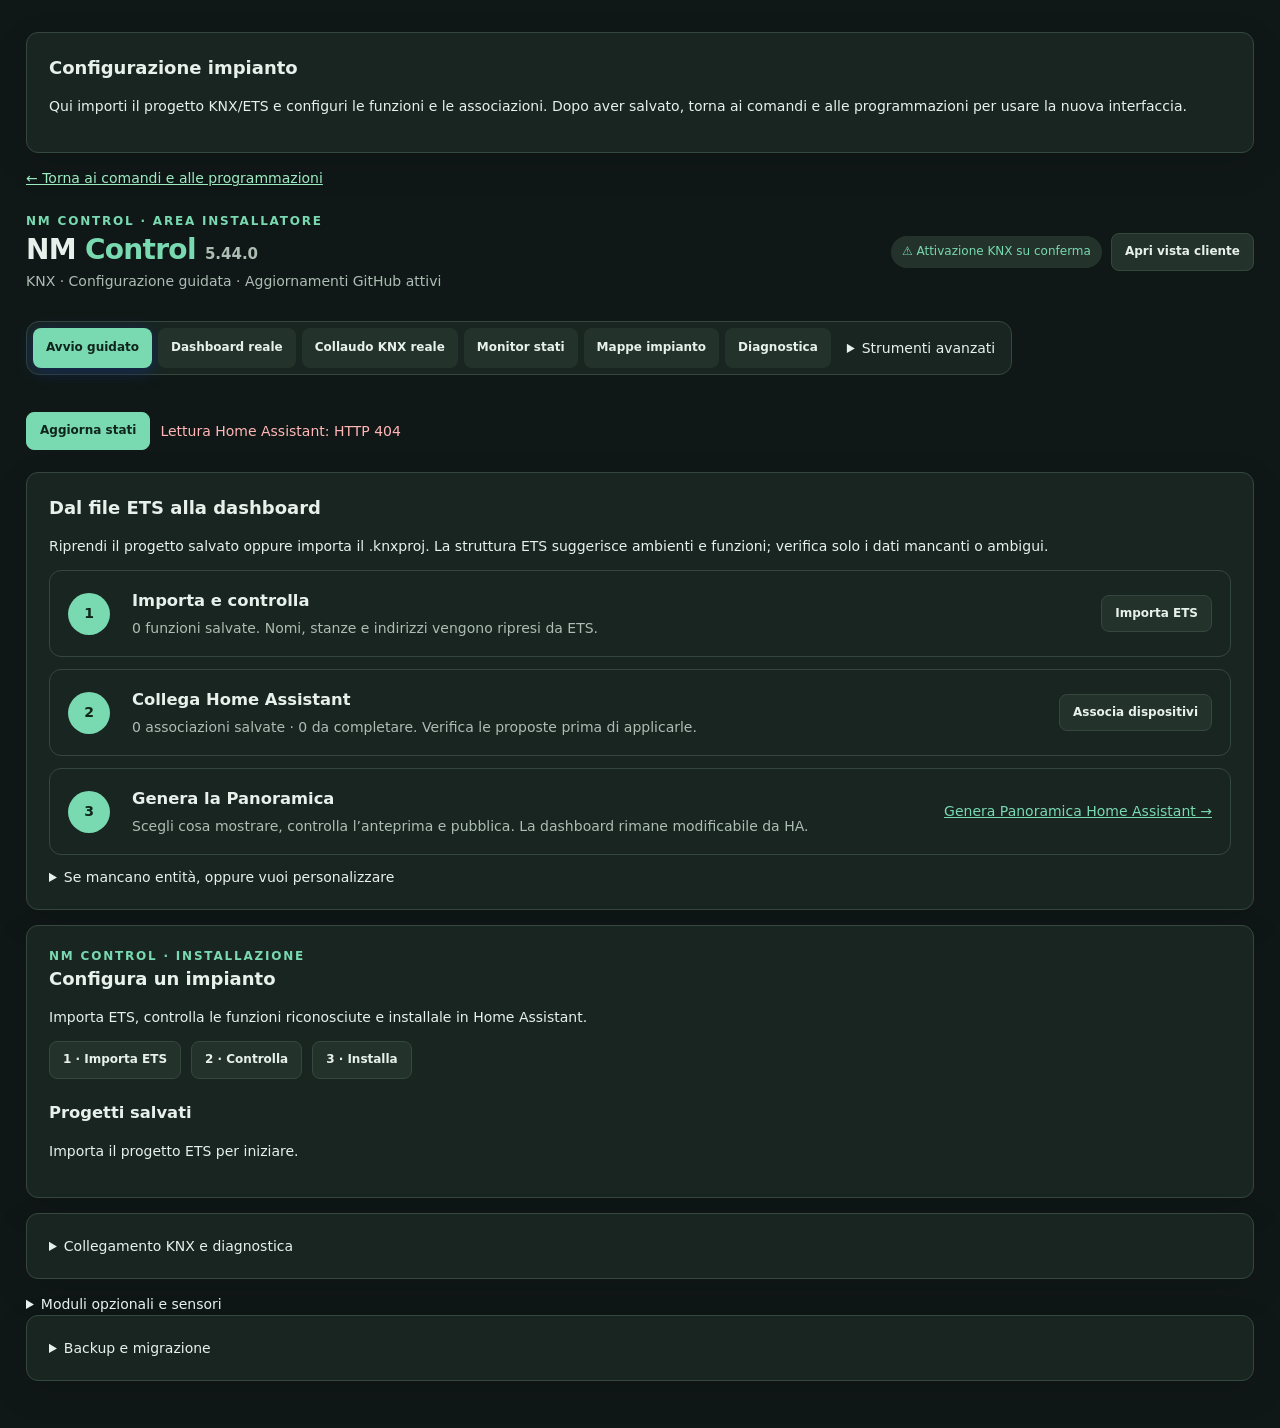
==== commit 5a9f5041: "Add reviewed project reset with verified backup and resumable cleanup" ====
--- a/nm_bridge/index.html
+++ b/nm_bridge/index.html
@@ -35,7 +35,7 @@
 #lab-wizard table select{max-width:320px}#lab-status{padding:16px;border-radius:10px;background:#122740}
 .floor-scroll{max-width:100%;min-width:0}.floor-controls>*{min-width:0;max-width:100%}.floor-controls input[type=file]{width:min(100%,320px)}@media(max-width:700px){main,.card{min-width:0}.floor-controls{align-items:stretch}.floor-controls>label{flex:1 1 100%}.floor-entity-list{grid-template-columns:1fr 1fr}.floor-pin{min-width:36px;height:36px}}
 </style><link rel="stylesheet" href="control-theme.css"></head><body class="nm-setup"><main><div class="card"><h2>Configurazione impianto</h2><p>Qui importi il progetto KNX/ETS e configuri le funzioni e le associazioni. Dopo aver salvato, torna ai comandi e alle programmazioni per usare la nuova interfaccia.</p></div><a href="./" style="display:inline-block;margin:0 0 12px;color:#9debc2">← Torna ai comandi e alle programmazioni</a>
-<header><div><div class="workspace-label" id="workspace-label">NM Control · Area installatore</div><h1>NM <span style="color:var(--nm-accent)">Control</span> <span class="muted" style="font-size:15px;letter-spacing:0">5.43.1</span></h1><div class="subtitle">KNX · Configurazione guidata · Aggiornamenti GitHub attivi</div></div><div class="header-actions"><span class="pill">⚠ Attivazione KNX su conferma</span><button id="view-switch" aria-label="Cambia visualizzazione">Vista cliente</button></div></header>
+<header><div><div class="workspace-label" id="workspace-label">NM Control · Area installatore</div><h1>NM <span style="color:var(--nm-accent)">Control</span> <span class="muted" style="font-size:15px;letter-spacing:0">5.44.0</span></h1><div class="subtitle">KNX · Configurazione guidata · Aggiornamenti GitHub attivi</div></div><div class="header-actions"><span class="pill">⚠ Attivazione KNX su conferma</span><button id="view-switch" aria-label="Cambia visualizzazione">Vista cliente</button></div></header>
 <nav><button data-page="wizard" class="active">Avvio guidato</button><button data-page="live">Dashboard reale</button><button data-page="real">Collaudo KNX reale</button><button data-page="dashboard">Monitor stati</button><button data-page="floorplans">Mappe impianto</button><button data-page="diagnostic">Diagnostica</button><details class="advanced-nav"><summary>Strumenti avanzati</summary><div class="bar"><button data-page="configure">Configuratore</button><button data-page="ets">Importa ETS</button><button data-page="building">Edificio ETS</button><button data-page="widgets">Widget KNX</button><button data-page="knx">Progetto KNX</button><button data-page="ha-preview">Genera HA</button><button data-page="dashboard-export">Plance HA</button><button data-page="matches">Associa entità</button><button data-page="nm-link">NM Link</button><button data-page="intelligence">Intelligence</button><button data-page="inventory">Entità HA</button></div></details></nav>
 <div class="bar"><button class="primary" id="refresh">Aggiorna stati</button><span id="message"></span></div><section id="content"></section>
 </main><script src="project_ui.js"></script><script src="real_ui.js"></script><script src="recovery_ui.js"></script><script>
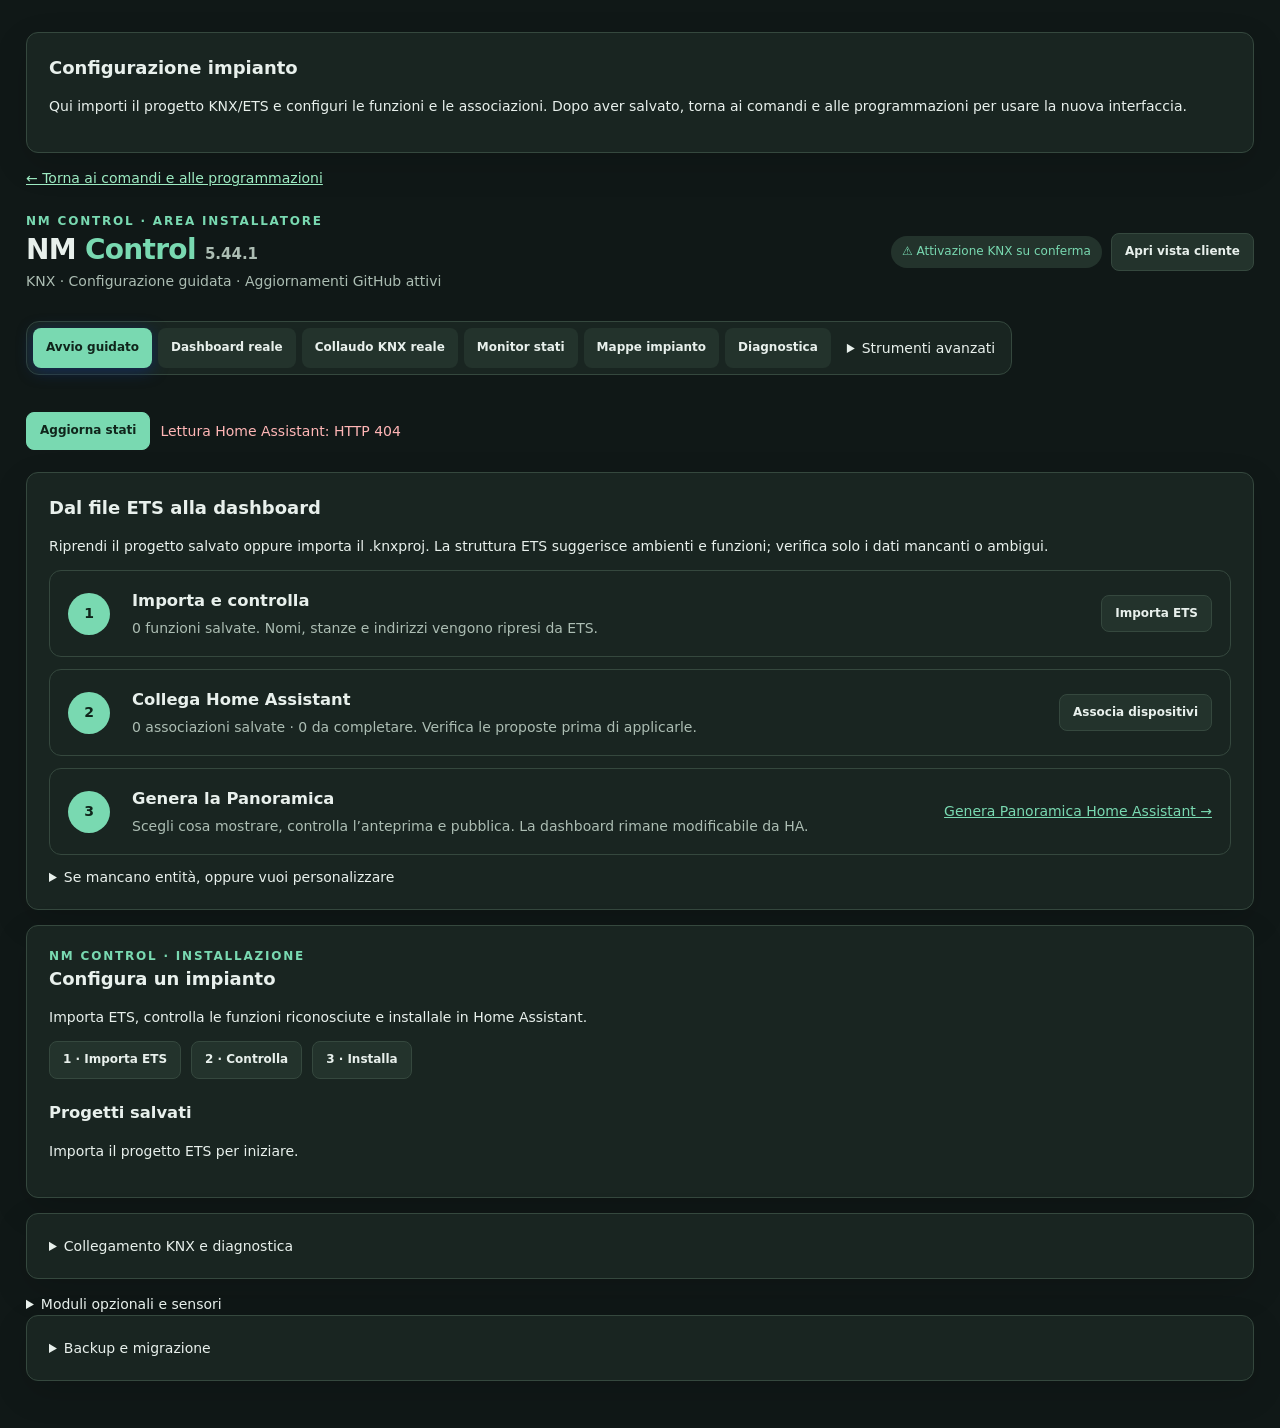
==== commit 85e26960: "Keep installer reset accessible in short windows" ====
--- a/nm_bridge/index.html
+++ b/nm_bridge/index.html
@@ -35,7 +35,7 @@
 #lab-wizard table select{max-width:320px}#lab-status{padding:16px;border-radius:10px;background:#122740}
 .floor-scroll{max-width:100%;min-width:0}.floor-controls>*{min-width:0;max-width:100%}.floor-controls input[type=file]{width:min(100%,320px)}@media(max-width:700px){main,.card{min-width:0}.floor-controls{align-items:stretch}.floor-controls>label{flex:1 1 100%}.floor-entity-list{grid-template-columns:1fr 1fr}.floor-pin{min-width:36px;height:36px}}
 </style><link rel="stylesheet" href="control-theme.css"></head><body class="nm-setup"><main><div class="card"><h2>Configurazione impianto</h2><p>Qui importi il progetto KNX/ETS e configuri le funzioni e le associazioni. Dopo aver salvato, torna ai comandi e alle programmazioni per usare la nuova interfaccia.</p></div><a href="./" style="display:inline-block;margin:0 0 12px;color:#9debc2">← Torna ai comandi e alle programmazioni</a>
-<header><div><div class="workspace-label" id="workspace-label">NM Control · Area installatore</div><h1>NM <span style="color:var(--nm-accent)">Control</span> <span class="muted" style="font-size:15px;letter-spacing:0">5.44.0</span></h1><div class="subtitle">KNX · Configurazione guidata · Aggiornamenti GitHub attivi</div></div><div class="header-actions"><span class="pill">⚠ Attivazione KNX su conferma</span><button id="view-switch" aria-label="Cambia visualizzazione">Vista cliente</button></div></header>
+<header><div><div class="workspace-label" id="workspace-label">NM Control · Area installatore</div><h1>NM <span style="color:var(--nm-accent)">Control</span> <span class="muted" style="font-size:15px;letter-spacing:0">5.44.1</span></h1><div class="subtitle">KNX · Configurazione guidata · Aggiornamenti GitHub attivi</div></div><div class="header-actions"><span class="pill">⚠ Attivazione KNX su conferma</span><button id="view-switch" aria-label="Cambia visualizzazione">Vista cliente</button></div></header>
 <nav><button data-page="wizard" class="active">Avvio guidato</button><button data-page="live">Dashboard reale</button><button data-page="real">Collaudo KNX reale</button><button data-page="dashboard">Monitor stati</button><button data-page="floorplans">Mappe impianto</button><button data-page="diagnostic">Diagnostica</button><details class="advanced-nav"><summary>Strumenti avanzati</summary><div class="bar"><button data-page="configure">Configuratore</button><button data-page="ets">Importa ETS</button><button data-page="building">Edificio ETS</button><button data-page="widgets">Widget KNX</button><button data-page="knx">Progetto KNX</button><button data-page="ha-preview">Genera HA</button><button data-page="dashboard-export">Plance HA</button><button data-page="matches">Associa entità</button><button data-page="nm-link">NM Link</button><button data-page="intelligence">Intelligence</button><button data-page="inventory">Entità HA</button></div></details></nav>
 <div class="bar"><button class="primary" id="refresh">Aggiorna stati</button><span id="message"></span></div><section id="content"></section>
 </main><script src="project_ui.js"></script><script src="real_ui.js"></script><script src="recovery_ui.js"></script><script>
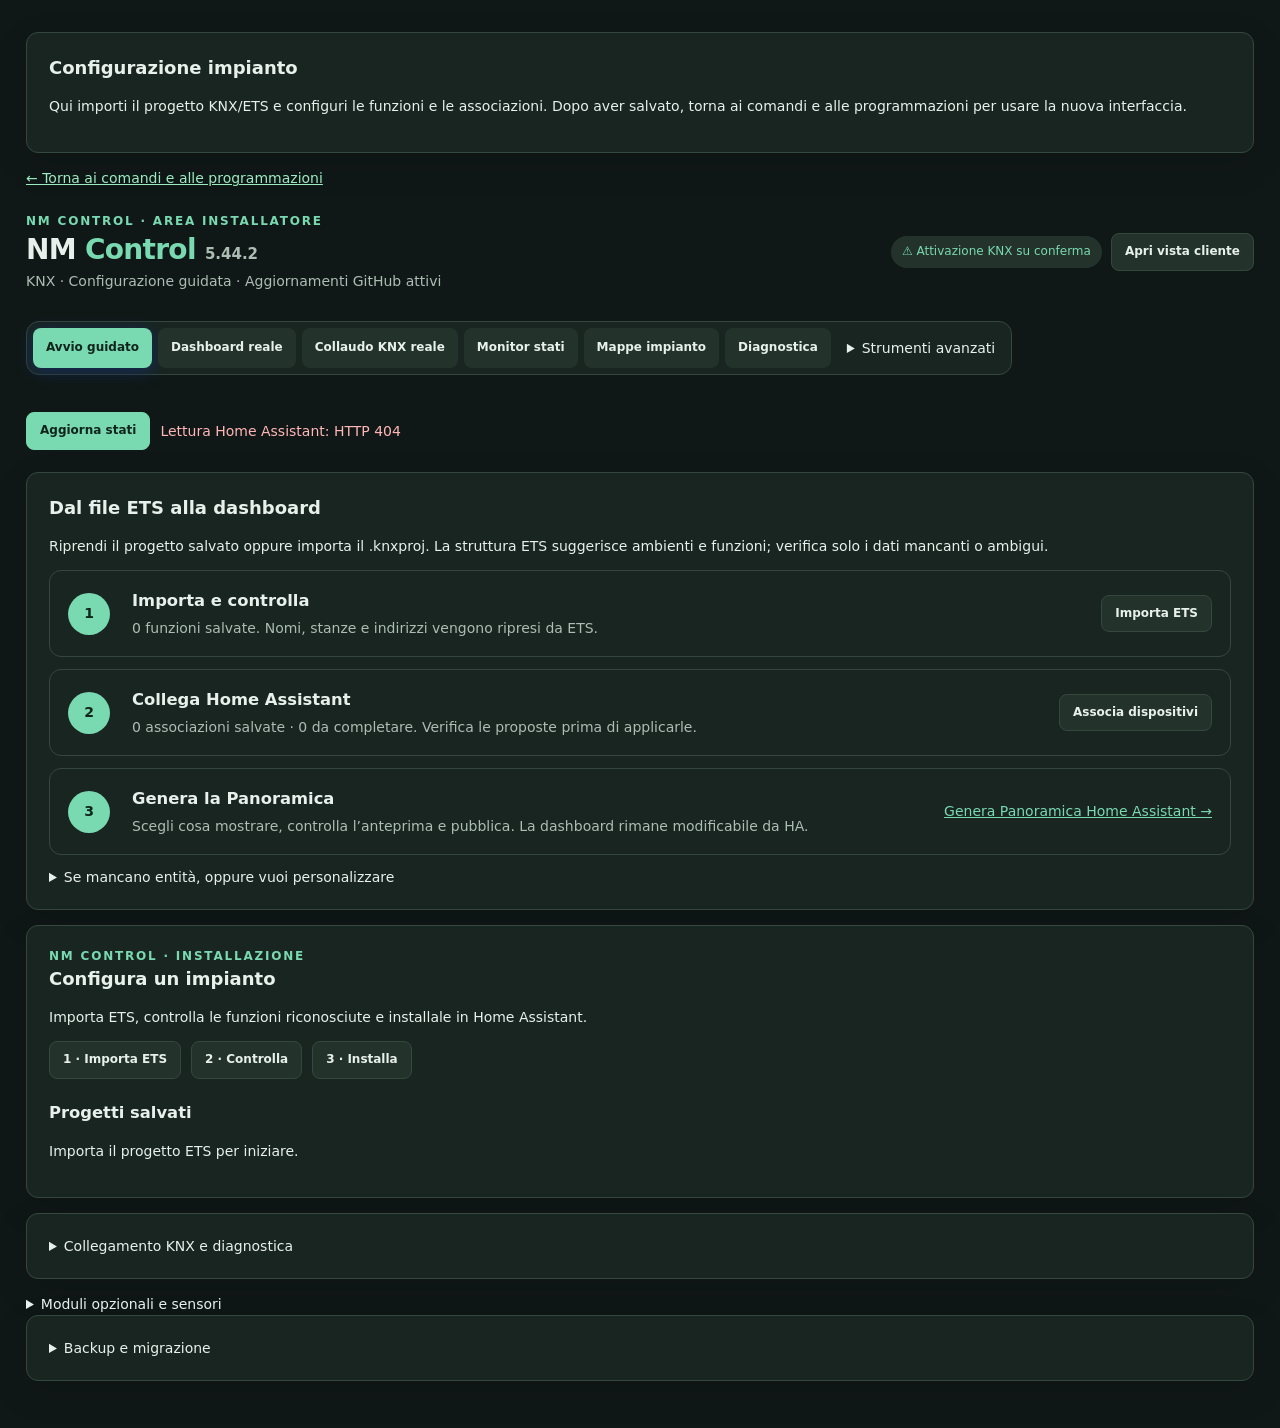
==== commit 907e1afe: "Restore explicit virtual laboratory route for offline commissioning" ====
--- a/nm_bridge/index.html
+++ b/nm_bridge/index.html
@@ -35,8 +35,8 @@
 #lab-wizard table select{max-width:320px}#lab-status{padding:16px;border-radius:10px;background:#122740}
 .floor-scroll{max-width:100%;min-width:0}.floor-controls>*{min-width:0;max-width:100%}.floor-controls input[type=file]{width:min(100%,320px)}@media(max-width:700px){main,.card{min-width:0}.floor-controls{align-items:stretch}.floor-controls>label{flex:1 1 100%}.floor-entity-list{grid-template-columns:1fr 1fr}.floor-pin{min-width:36px;height:36px}}
 </style><link rel="stylesheet" href="control-theme.css"></head><body class="nm-setup"><main><div class="card"><h2>Configurazione impianto</h2><p>Qui importi il progetto KNX/ETS e configuri le funzioni e le associazioni. Dopo aver salvato, torna ai comandi e alle programmazioni per usare la nuova interfaccia.</p></div><a href="./" style="display:inline-block;margin:0 0 12px;color:#9debc2">← Torna ai comandi e alle programmazioni</a>
-<header><div><div class="workspace-label" id="workspace-label">NM Control · Area installatore</div><h1>NM <span style="color:var(--nm-accent)">Control</span> <span class="muted" style="font-size:15px;letter-spacing:0">5.44.1</span></h1><div class="subtitle">KNX · Configurazione guidata · Aggiornamenti GitHub attivi</div></div><div class="header-actions"><span class="pill">⚠ Attivazione KNX su conferma</span><button id="view-switch" aria-label="Cambia visualizzazione">Vista cliente</button></div></header>
-<nav><button data-page="wizard" class="active">Avvio guidato</button><button data-page="live">Dashboard reale</button><button data-page="real">Collaudo KNX reale</button><button data-page="dashboard">Monitor stati</button><button data-page="floorplans">Mappe impianto</button><button data-page="diagnostic">Diagnostica</button><details class="advanced-nav"><summary>Strumenti avanzati</summary><div class="bar"><button data-page="configure">Configuratore</button><button data-page="ets">Importa ETS</button><button data-page="building">Edificio ETS</button><button data-page="widgets">Widget KNX</button><button data-page="knx">Progetto KNX</button><button data-page="ha-preview">Genera HA</button><button data-page="dashboard-export">Plance HA</button><button data-page="matches">Associa entità</button><button data-page="nm-link">NM Link</button><button data-page="intelligence">Intelligence</button><button data-page="inventory">Entità HA</button></div></details></nav>
+<header><div><div class="workspace-label" id="workspace-label">NM Control · Area installatore</div><h1>NM <span style="color:var(--nm-accent)">Control</span> <span class="muted" style="font-size:15px;letter-spacing:0">5.44.2</span></h1><div class="subtitle">KNX · Configurazione guidata · Aggiornamenti GitHub attivi</div></div><div class="header-actions"><span class="pill">⚠ Attivazione KNX su conferma</span><button id="view-switch" aria-label="Cambia visualizzazione">Vista cliente</button></div></header>
+<nav><button data-page="wizard" class="active">Avvio guidato</button><button data-page="live">Dashboard reale</button><button data-page="real">Collaudo KNX reale</button><button data-page="dashboard">Monitor stati</button><button data-page="floorplans">Mappe impianto</button><button data-page="diagnostic">Diagnostica</button><details class="advanced-nav"><summary>Strumenti avanzati</summary><div class="bar"><button data-page="configure">Configuratore</button><button data-page="ets">Importa ETS</button><button data-page="building">Edificio ETS</button><button data-page="widgets">Widget KNX</button><button data-page="knx">Progetto KNX</button><button data-page="ha-preview">Genera HA</button><button data-page="dashboard-export">Plance HA</button><button data-page="matches">Associa entità</button><button data-page="nm-link">NM Link</button><button data-page="intelligence">Intelligence</button><button data-page="inventory">Entità HA</button><button data-page="lab">Simulazione LAB</button></div></details></nav>
 <div class="bar"><button class="primary" id="refresh">Aggiorna stati</button><span id="message"></span></div><section id="content"></section>
 </main><script src="project_ui.js"></script><script src="real_ui.js"></script><script src="recovery_ui.js"></script><script>
 'use strict';
@@ -324,7 +324,7 @@
  return `<div class="card"><h3>Storico Home Assistant (${escapeHTML(r.hours)} ore) · ${rows.length} decisioni</h3>${r.hours<24?`<p class="warning small">Intervallo ridotto automaticamente a ${escapeHTML(r.hours)} ore per rispettare il limite di 2 MB.</p>`:""}${rows.length?`<div style="overflow:auto"><table><thead><tr><th>Ora</th><th>Stato</th><th>Riepilogo</th></tr></thead><tbody>${rows.map(h=>`<tr><td>${escapeHTML(intelligenceDate(h.generated_at))}</td><td>${escapeHTML(intelligenceStates[h.status]||h.status)}</td><td>${escapeHTML(h.summary)}</td></tr>`).join('')}</tbody></table></div>`:'<p class="muted">Recorder non contiene decisioni complete nelle ultime ${escapeHTML(r.hours)} ore.</p>'}<p class="small muted">Dati letti da Home Assistant Recorder, se disponibili. Non è lo storico completo del database del Decision Engine.</p></div>`;
 }
 async function loadIntelligence(){if(intelligenceLoading)return;intelligenceLoading=true;intelligenceError='';try{let current=await api('intelligence/summary');intelligenceData=current;if(current.found&&current.decision_id&&!intelligenceHistory.some(h=>h.decision_id===current.decision_id)){intelligenceHistory.unshift({decision_id:current.decision_id,generated_at:current.generated_at,status:current.status,summary:current.summary});intelligenceHistory=intelligenceHistory.slice(0,8)}try{intelligenceRecorder=await api('intelligence/history')}catch(e){intelligenceRecorder={available:false,reason:'Storico non disponibile',items:[]}}}catch(e){intelligenceData=null;intelligenceError=e.message}finally{intelligenceLoading=false}if(page==='intelligence')render()}
-function render(){let c=$('content');c.innerHTML=({wizard:wizardPage,live:liveDashboardPage,real:pilotPage,dashboard,configure,ets,building:()=>structureEditor()+widgetMover()+originalBuilding(),'floorplans':floorPlanPage,widgets:widgetSetup,knx:knxProject,'ha-preview':haPreviewPage,'dashboard-export':dashboardExportPage,'matches':entityMatchingPage,'nm-link':nmLinkPage,intelligence:intelligencePage,inventory,diagnostic})[page]();if(page==='intelligence')$('intelligence-refresh').onclick=loadIntelligence;if(page==='diagnostic')wireBusFilters();if(page==='floorplans')wireFloorplan();if(page==='wizard')wireWizard();if(page==='real')wirePilot();if(page==='live')document.querySelectorAll('[data-live-go]').forEach(b=>b.onclick=()=>setPage(b.dataset.liveGo));if(page==='configure')wireConfigure();if(page==='ha-preview'){wireHaPreview();wireMissingHa();wireKnxEntityAudit()}if(page==='dashboard-export'){nmDashboardDraft=null;wireDashboardExport();wireRealDashboardUpdate();}if(page==='matches')wireEntityMatching();if(page==='nm-link'){let available=entities.some(e=>['light','switch'].includes(e.entity_id.split('.')[0]));if(!available)c.firstElementChild.insertAdjacentHTML('afterbegin','<p class="warning">Nessuna entità luce/interruttore presente in HA: puoi lasciare «Seleziona entità» vuoto e salvare una bozza incompleta. Il collegamento resterà inattivo.</p>');wireNmLink();enhanceLinkDpt();enhanceLinkFunctions()}if(page==='building'){c.insertAdjacentHTML('beforeend',buildingEvidence());wireStructureEditor();wireWidgetMover()}if(page==='ets'){c.insertAdjacentHTML('beforeend',etsOverview()+etsDeviceExplorer()+etsReview()+'<div id="audit-panel">'+etsAudit()+'</div>'+generator()+approvedView());wireETS();wireDeviceExplorer();wireReview();wireAudit();wireGenerator();organizeInstallerPage()}if(page==='widgets'){c.insertAdjacentHTML('afterbegin',recoveryPanel());wireWidgetSetup();wireWidgetPersistence();wireRecovery();wireOffButtons();wireClearWidgetFlow();wireInlineWidgetEditor();wireWidgetDuplication()}if(page==='dashboard'){c.insertAdjacentHTML('beforeend',knxHierarchyDashboard());document.querySelectorAll('[data-select-room]').forEach(b=>b.onclick=()=>{selectedRoom=b.dataset.selectRoom;render()})}if(!clientMode&&['ets','widgets','matches','real','dashboard-export'].includes(page)){c.insertAdjacentHTML('afterbegin',realFlowBar());document.querySelectorAll('[data-real-flow]').forEach(b=>b.onclick=()=>setPage(b.dataset.realFlow));}}
+function render(){let c=$('content');c.innerHTML=({lab:labPage,wizard:wizardPage,live:liveDashboardPage,real:pilotPage,dashboard,configure,ets,building:()=>structureEditor()+widgetMover()+originalBuilding(),'floorplans':floorPlanPage,widgets:widgetSetup,knx:knxProject,'ha-preview':haPreviewPage,'dashboard-export':dashboardExportPage,'matches':entityMatchingPage,'nm-link':nmLinkPage,intelligence:intelligencePage,inventory,diagnostic})[page]();if(page==='lab')wireLabPage();if(page==='intelligence')$('intelligence-refresh').onclick=loadIntelligence;if(page==='diagnostic')wireBusFilters();if(page==='floorplans')wireFloorplan();if(page==='wizard')wireWizard();if(page==='real')wirePilot();if(page==='live')document.querySelectorAll('[data-live-go]').forEach(b=>b.onclick=()=>setPage(b.dataset.liveGo));if(page==='configure')wireConfigure();if(page==='ha-preview'){wireHaPreview();wireMissingHa();wireKnxEntityAudit()}if(page==='dashboard-export'){nmDashboardDraft=null;wireDashboardExport();wireRealDashboardUpdate();}if(page==='matches')wireEntityMatching();if(page==='nm-link'){let available=entities.some(e=>['light','switch'].includes(e.entity_id.split('.')[0]));if(!available)c.firstElementChild.insertAdjacentHTML('afterbegin','<p class="warning">Nessuna entità luce/interruttore presente in HA: puoi lasciare «Seleziona entità» vuoto e salvare una bozza incompleta. Il collegamento resterà inattivo.</p>');wireNmLink();enhanceLinkDpt();enhanceLinkFunctions()}if(page==='building'){c.insertAdjacentHTML('beforeend',buildingEvidence());wireStructureEditor();wireWidgetMover()}if(page==='ets'){c.insertAdjacentHTML('beforeend',etsOverview()+etsDeviceExplorer()+etsReview()+'<div id="audit-panel">'+etsAudit()+'</div>'+generator()+approvedView());wireETS();wireDeviceExplorer();wireReview();wireAudit();wireGenerator();organizeInstallerPage()}if(page==='widgets'){c.insertAdjacentHTML('afterbegin',recoveryPanel());wireWidgetSetup();wireWidgetPersistence();wireRecovery();wireOffButtons();wireClearWidgetFlow();wireInlineWidgetEditor();wireWidgetDuplication()}if(page==='dashboard'){c.insertAdjacentHTML('beforeend',knxHierarchyDashboard());document.querySelectorAll('[data-select-room]').forEach(b=>b.onclick=()=>{selectedRoom=b.dataset.selectRoom;render()})}if(!clientMode&&['ets','widgets','matches','real','dashboard-export'].includes(page)){c.insertAdjacentHTML('afterbegin',realFlowBar());document.querySelectorAll('[data-real-flow]').forEach(b=>b.onclick=()=>setPage(b.dataset.realFlow));}}
 async function uploadETS(file,passwordInput){
  let secret=new TextEncoder().encode(passwordInput?.value||'');
  if(passwordInput)passwordInput.value='';
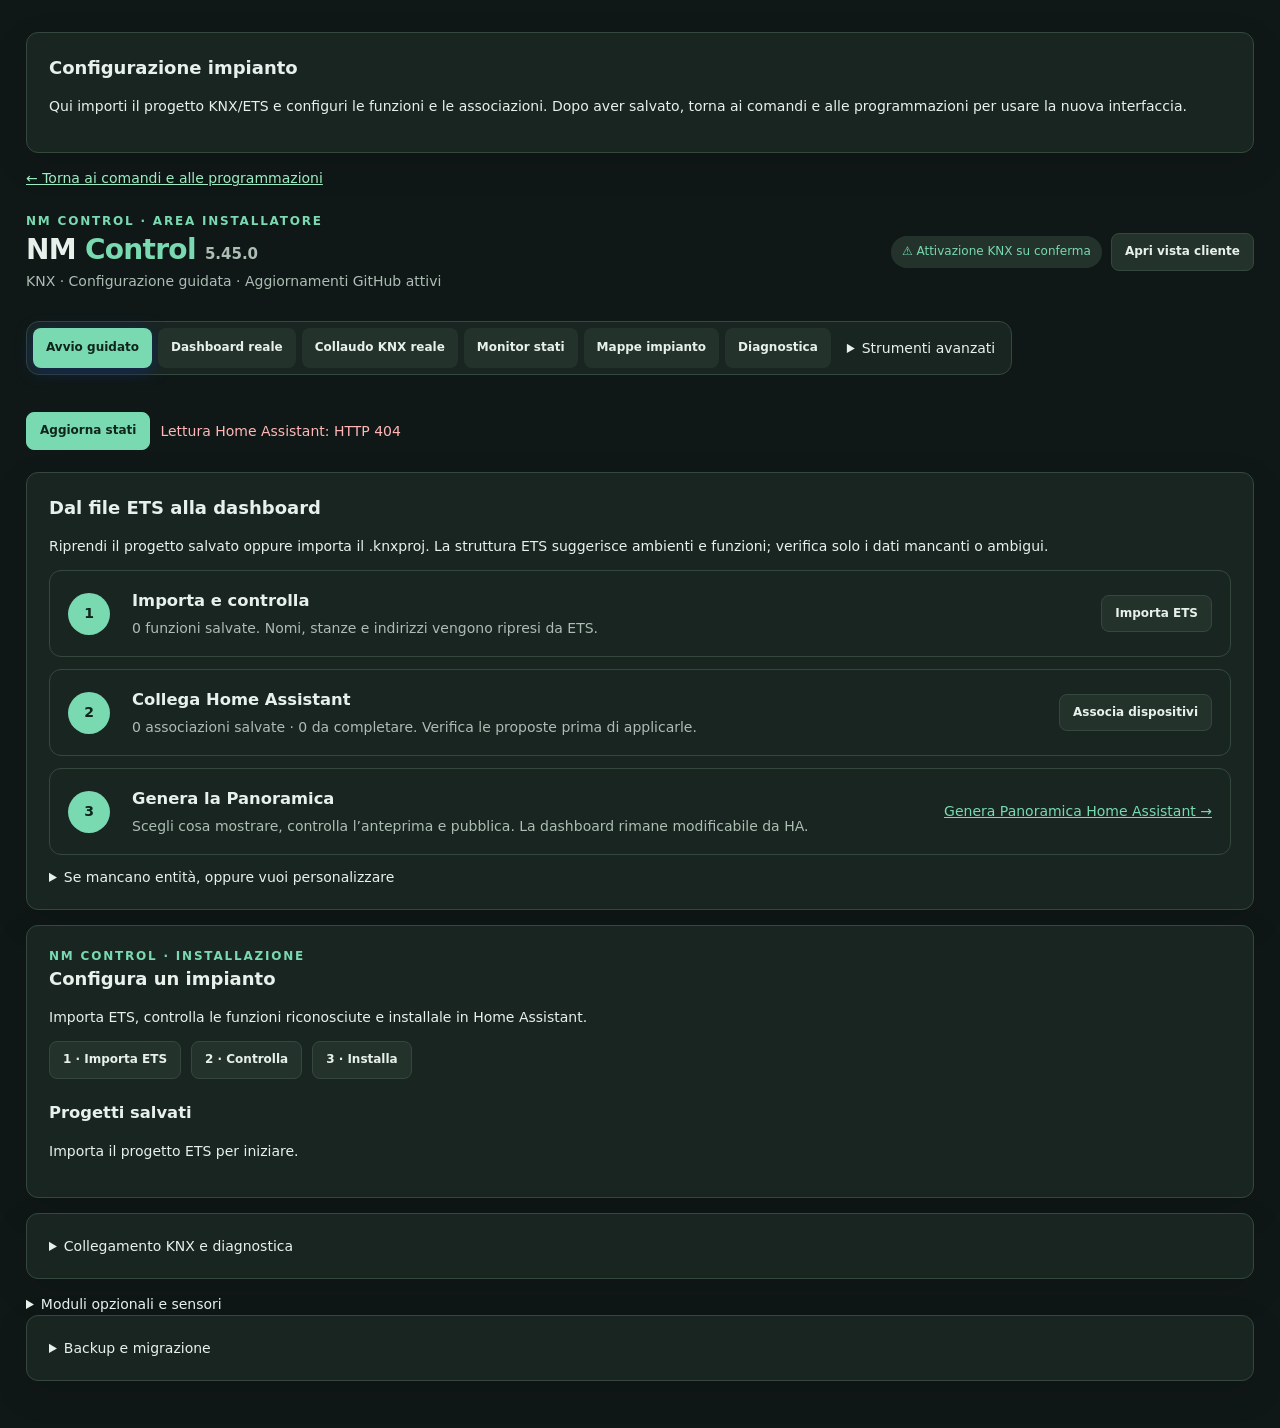
==== commit e4380022: "Show ETS climate unit links in Sentire lab preview" ====
--- a/nm_bridge/index.html
+++ b/nm_bridge/index.html
@@ -35,7 +35,7 @@
 #lab-wizard table select{max-width:320px}#lab-status{padding:16px;border-radius:10px;background:#122740}
 .floor-scroll{max-width:100%;min-width:0}.floor-controls>*{min-width:0;max-width:100%}.floor-controls input[type=file]{width:min(100%,320px)}@media(max-width:700px){main,.card{min-width:0}.floor-controls{align-items:stretch}.floor-controls>label{flex:1 1 100%}.floor-entity-list{grid-template-columns:1fr 1fr}.floor-pin{min-width:36px;height:36px}}
 </style><link rel="stylesheet" href="control-theme.css"></head><body class="nm-setup"><main><div class="card"><h2>Configurazione impianto</h2><p>Qui importi il progetto KNX/ETS e configuri le funzioni e le associazioni. Dopo aver salvato, torna ai comandi e alle programmazioni per usare la nuova interfaccia.</p></div><a href="./" style="display:inline-block;margin:0 0 12px;color:#9debc2">← Torna ai comandi e alle programmazioni</a>
-<header><div><div class="workspace-label" id="workspace-label">NM Control · Area installatore</div><h1>NM <span style="color:var(--nm-accent)">Control</span> <span class="muted" style="font-size:15px;letter-spacing:0">5.44.2</span></h1><div class="subtitle">KNX · Configurazione guidata · Aggiornamenti GitHub attivi</div></div><div class="header-actions"><span class="pill">⚠ Attivazione KNX su conferma</span><button id="view-switch" aria-label="Cambia visualizzazione">Vista cliente</button></div></header>
+<header><div><div class="workspace-label" id="workspace-label">NM Control · Area installatore</div><h1>NM <span style="color:var(--nm-accent)">Control</span> <span class="muted" style="font-size:15px;letter-spacing:0">5.45.0</span></h1><div class="subtitle">KNX · Configurazione guidata · Aggiornamenti GitHub attivi</div></div><div class="header-actions"><span class="pill">⚠ Attivazione KNX su conferma</span><button id="view-switch" aria-label="Cambia visualizzazione">Vista cliente</button></div></header>
 <nav><button data-page="wizard" class="active">Avvio guidato</button><button data-page="live">Dashboard reale</button><button data-page="real">Collaudo KNX reale</button><button data-page="dashboard">Monitor stati</button><button data-page="floorplans">Mappe impianto</button><button data-page="diagnostic">Diagnostica</button><details class="advanced-nav"><summary>Strumenti avanzati</summary><div class="bar"><button data-page="configure">Configuratore</button><button data-page="ets">Importa ETS</button><button data-page="building">Edificio ETS</button><button data-page="widgets">Widget KNX</button><button data-page="knx">Progetto KNX</button><button data-page="ha-preview">Genera HA</button><button data-page="dashboard-export">Plance HA</button><button data-page="matches">Associa entità</button><button data-page="nm-link">NM Link</button><button data-page="intelligence">Intelligence</button><button data-page="inventory">Entità HA</button><button data-page="lab">Simulazione LAB</button></div></details></nav>
 <div class="bar"><button class="primary" id="refresh">Aggiorna stati</button><span id="message"></span></div><section id="content"></section>
 </main><script src="project_ui.js"></script><script src="real_ui.js"></script><script src="recovery_ui.js"></script><script>
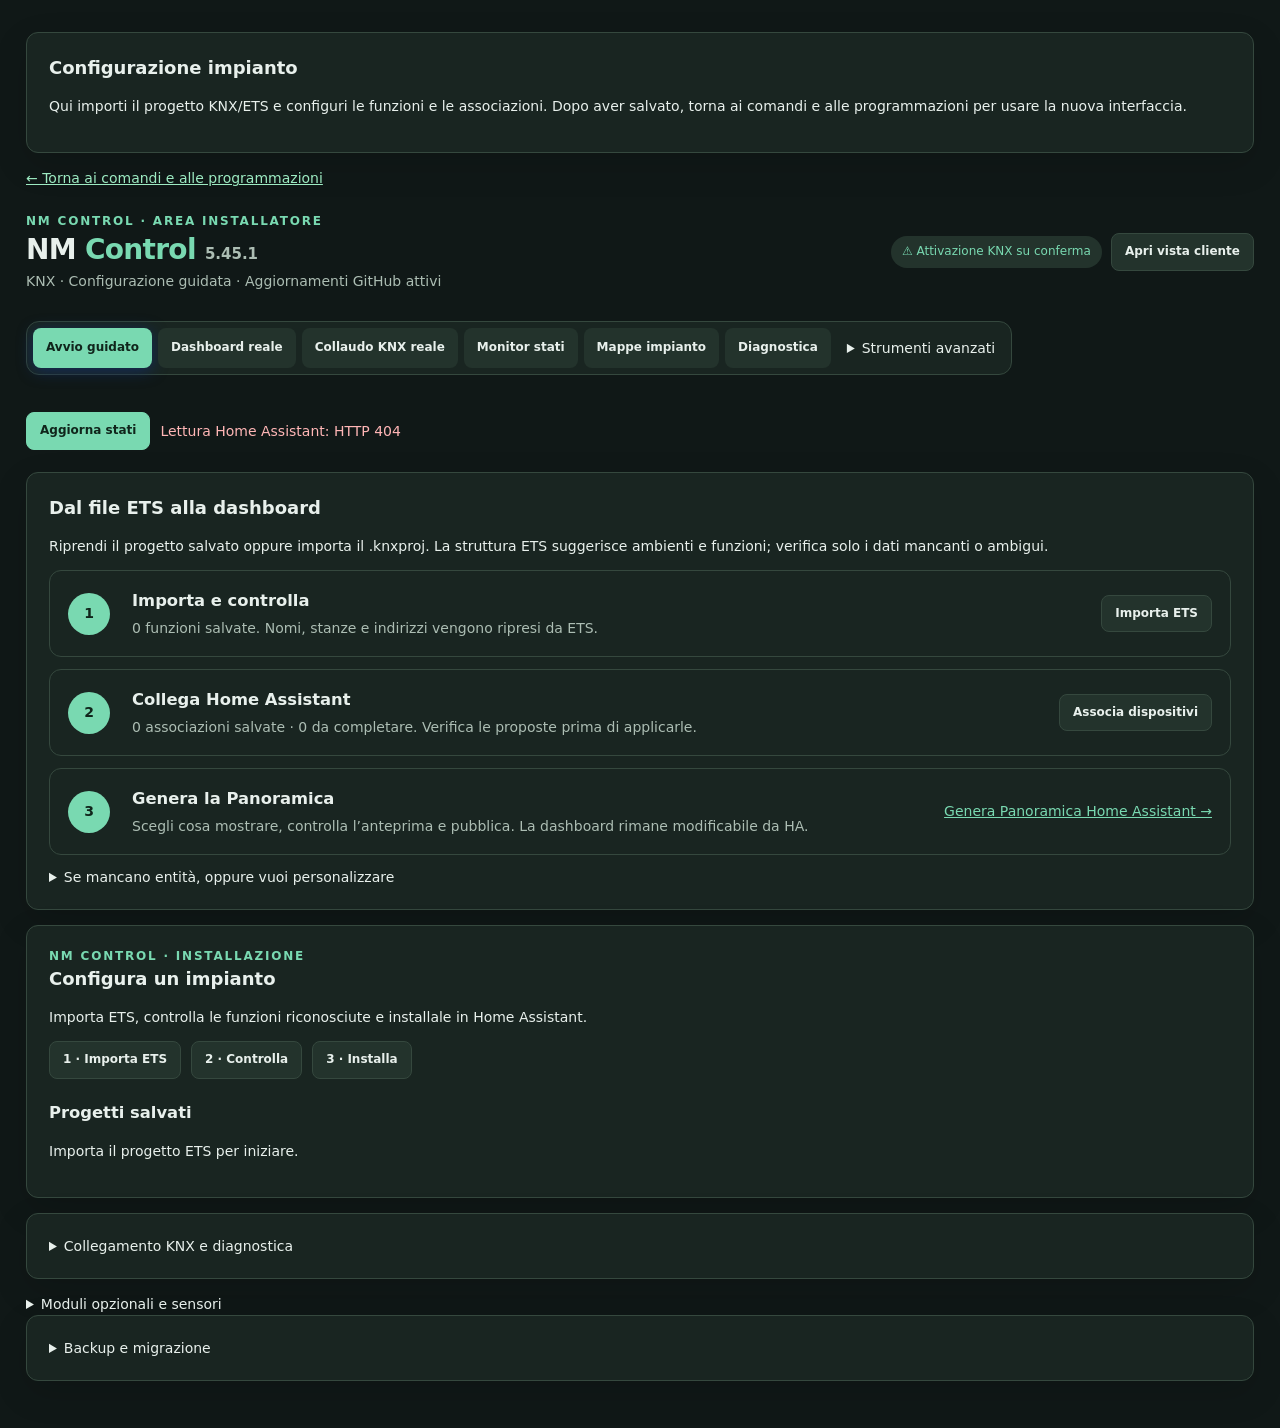
==== commit ebe6488f: "Release the standard ETS dashboard preview to the existing lab channel" ====
--- a/nm_bridge/index.html
+++ b/nm_bridge/index.html
@@ -35,7 +35,7 @@
 #lab-wizard table select{max-width:320px}#lab-status{padding:16px;border-radius:10px;background:#122740}
 .floor-scroll{max-width:100%;min-width:0}.floor-controls>*{min-width:0;max-width:100%}.floor-controls input[type=file]{width:min(100%,320px)}@media(max-width:700px){main,.card{min-width:0}.floor-controls{align-items:stretch}.floor-controls>label{flex:1 1 100%}.floor-entity-list{grid-template-columns:1fr 1fr}.floor-pin{min-width:36px;height:36px}}
 </style><link rel="stylesheet" href="control-theme.css"></head><body class="nm-setup"><main><div class="card"><h2>Configurazione impianto</h2><p>Qui importi il progetto KNX/ETS e configuri le funzioni e le associazioni. Dopo aver salvato, torna ai comandi e alle programmazioni per usare la nuova interfaccia.</p></div><a href="./" style="display:inline-block;margin:0 0 12px;color:#9debc2">← Torna ai comandi e alle programmazioni</a>
-<header><div><div class="workspace-label" id="workspace-label">NM Control · Area installatore</div><h1>NM <span style="color:var(--nm-accent)">Control</span> <span class="muted" style="font-size:15px;letter-spacing:0">5.45.0</span></h1><div class="subtitle">KNX · Configurazione guidata · Aggiornamenti GitHub attivi</div></div><div class="header-actions"><span class="pill">⚠ Attivazione KNX su conferma</span><button id="view-switch" aria-label="Cambia visualizzazione">Vista cliente</button></div></header>
+<header><div><div class="workspace-label" id="workspace-label">NM Control · Area installatore</div><h1>NM <span style="color:var(--nm-accent)">Control</span> <span class="muted" style="font-size:15px;letter-spacing:0">5.45.1</span></h1><div class="subtitle">KNX · Configurazione guidata · Aggiornamenti GitHub attivi</div></div><div class="header-actions"><span class="pill">⚠ Attivazione KNX su conferma</span><button id="view-switch" aria-label="Cambia visualizzazione">Vista cliente</button></div></header>
 <nav><button data-page="wizard" class="active">Avvio guidato</button><button data-page="live">Dashboard reale</button><button data-page="real">Collaudo KNX reale</button><button data-page="dashboard">Monitor stati</button><button data-page="floorplans">Mappe impianto</button><button data-page="diagnostic">Diagnostica</button><details class="advanced-nav"><summary>Strumenti avanzati</summary><div class="bar"><button data-page="configure">Configuratore</button><button data-page="ets">Importa ETS</button><button data-page="building">Edificio ETS</button><button data-page="widgets">Widget KNX</button><button data-page="knx">Progetto KNX</button><button data-page="ha-preview">Genera HA</button><button data-page="dashboard-export">Plance HA</button><button data-page="matches">Associa entità</button><button data-page="nm-link">NM Link</button><button data-page="intelligence">Intelligence</button><button data-page="inventory">Entità HA</button><button data-page="lab">Simulazione LAB</button></div></details></nav>
 <div class="bar"><button class="primary" id="refresh">Aggiorna stati</button><span id="message"></span></div><section id="content"></section>
 </main><script src="project_ui.js"></script><script src="real_ui.js"></script><script src="recovery_ui.js"></script><script>
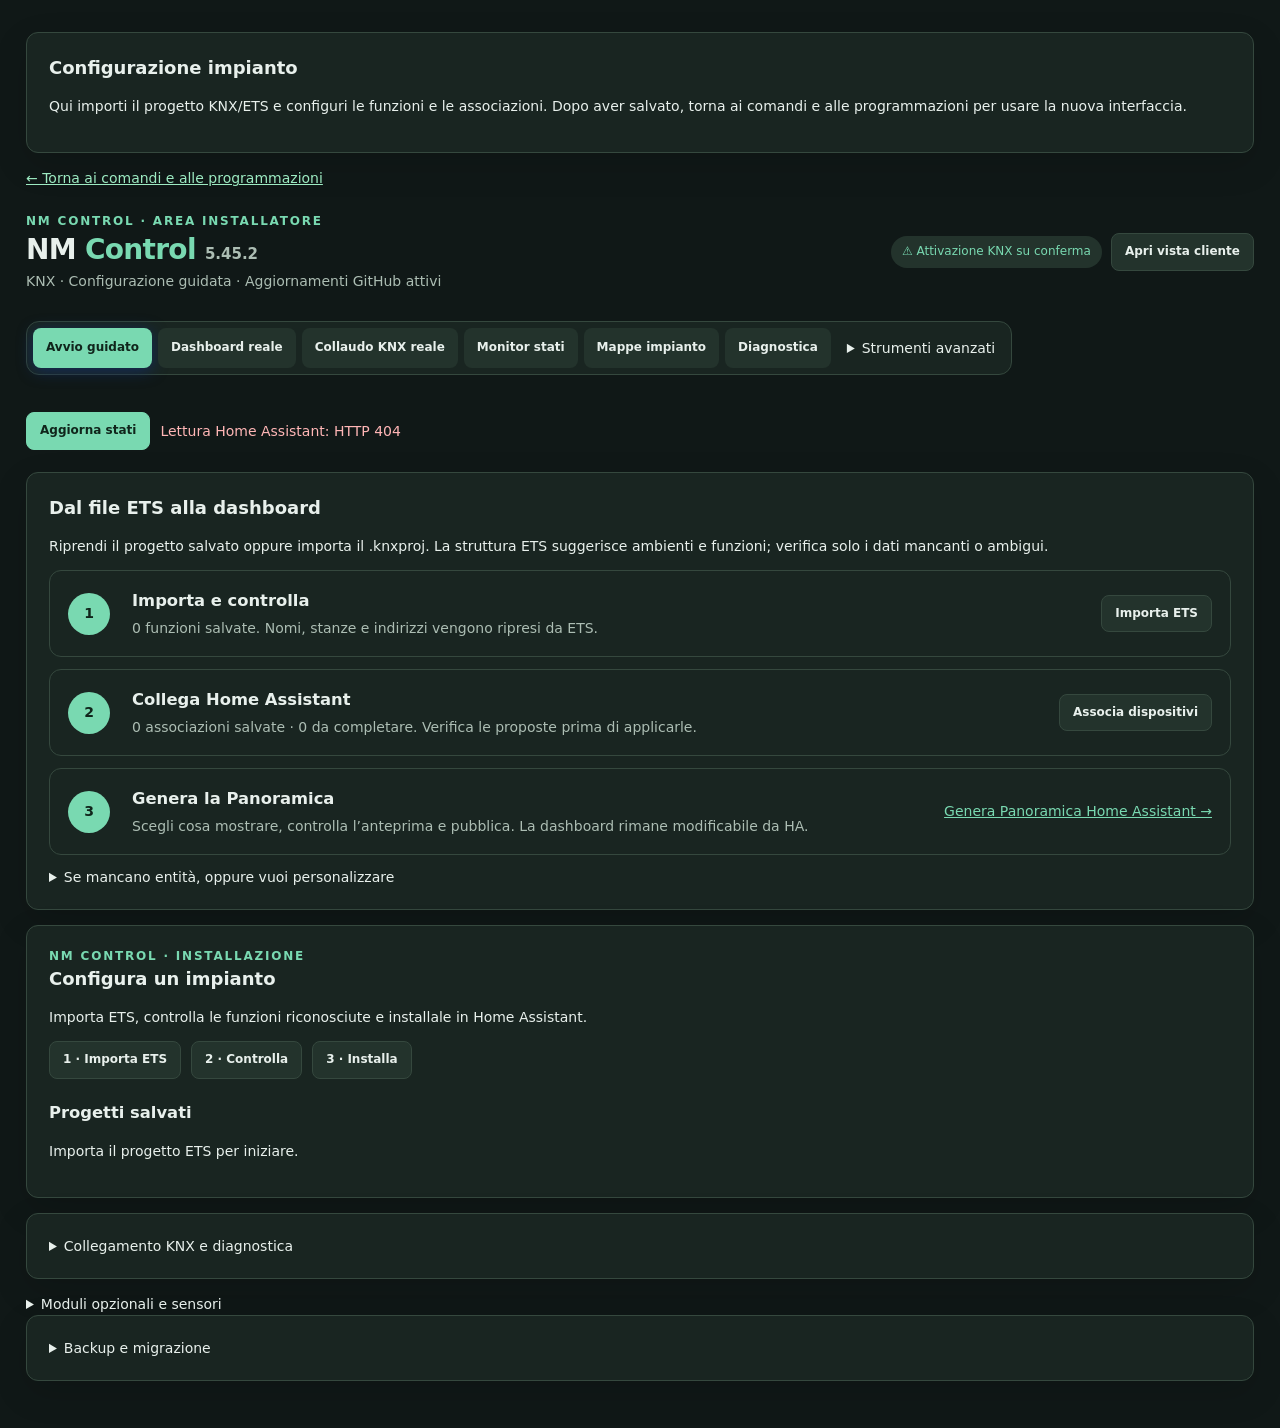
==== commit 88d6c64a: "Prepare offline ETS climate associations and thermostat popups" ====
--- a/nm_bridge/index.html
+++ b/nm_bridge/index.html
@@ -35,7 +35,7 @@
 #lab-wizard table select{max-width:320px}#lab-status{padding:16px;border-radius:10px;background:#122740}
 .floor-scroll{max-width:100%;min-width:0}.floor-controls>*{min-width:0;max-width:100%}.floor-controls input[type=file]{width:min(100%,320px)}@media(max-width:700px){main,.card{min-width:0}.floor-controls{align-items:stretch}.floor-controls>label{flex:1 1 100%}.floor-entity-list{grid-template-columns:1fr 1fr}.floor-pin{min-width:36px;height:36px}}
 </style><link rel="stylesheet" href="control-theme.css"></head><body class="nm-setup"><main><div class="card"><h2>Configurazione impianto</h2><p>Qui importi il progetto KNX/ETS e configuri le funzioni e le associazioni. Dopo aver salvato, torna ai comandi e alle programmazioni per usare la nuova interfaccia.</p></div><a href="./" style="display:inline-block;margin:0 0 12px;color:#9debc2">← Torna ai comandi e alle programmazioni</a>
-<header><div><div class="workspace-label" id="workspace-label">NM Control · Area installatore</div><h1>NM <span style="color:var(--nm-accent)">Control</span> <span class="muted" style="font-size:15px;letter-spacing:0">5.45.1</span></h1><div class="subtitle">KNX · Configurazione guidata · Aggiornamenti GitHub attivi</div></div><div class="header-actions"><span class="pill">⚠ Attivazione KNX su conferma</span><button id="view-switch" aria-label="Cambia visualizzazione">Vista cliente</button></div></header>
+<header><div><div class="workspace-label" id="workspace-label">NM Control · Area installatore</div><h1>NM <span style="color:var(--nm-accent)">Control</span> <span class="muted" style="font-size:15px;letter-spacing:0">5.45.2</span></h1><div class="subtitle">KNX · Configurazione guidata · Aggiornamenti GitHub attivi</div></div><div class="header-actions"><span class="pill">⚠ Attivazione KNX su conferma</span><button id="view-switch" aria-label="Cambia visualizzazione">Vista cliente</button></div></header>
 <nav><button data-page="wizard" class="active">Avvio guidato</button><button data-page="live">Dashboard reale</button><button data-page="real">Collaudo KNX reale</button><button data-page="dashboard">Monitor stati</button><button data-page="floorplans">Mappe impianto</button><button data-page="diagnostic">Diagnostica</button><details class="advanced-nav"><summary>Strumenti avanzati</summary><div class="bar"><button data-page="configure">Configuratore</button><button data-page="ets">Importa ETS</button><button data-page="building">Edificio ETS</button><button data-page="widgets">Widget KNX</button><button data-page="knx">Progetto KNX</button><button data-page="ha-preview">Genera HA</button><button data-page="dashboard-export">Plance HA</button><button data-page="matches">Associa entità</button><button data-page="nm-link">NM Link</button><button data-page="intelligence">Intelligence</button><button data-page="inventory">Entità HA</button><button data-page="lab">Simulazione LAB</button></div></details></nav>
 <div class="bar"><button class="primary" id="refresh">Aggiorna stati</button><span id="message"></span></div><section id="content"></section>
 </main><script src="project_ui.js"></script><script src="real_ui.js"></script><script src="recovery_ui.js"></script><script>
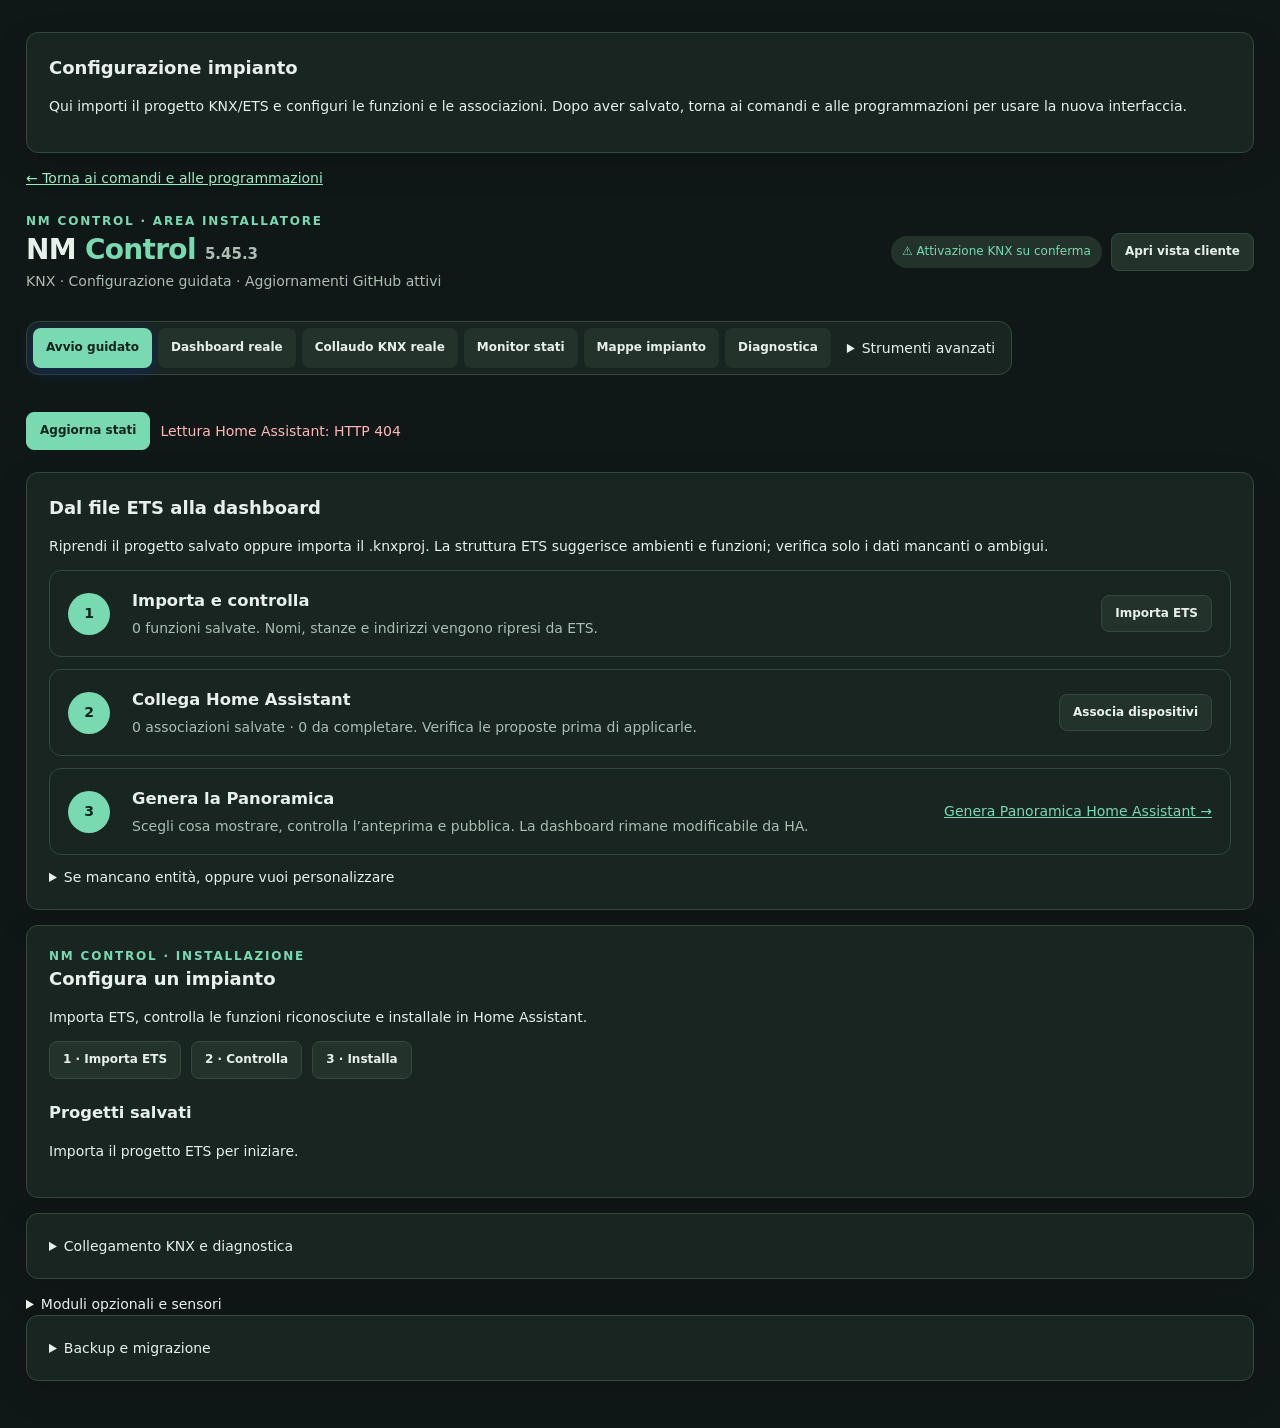
==== commit 2d3c38af: "Keep the live calendar out of offline thermostat popups" ====
--- a/nm_bridge/index.html
+++ b/nm_bridge/index.html
@@ -35,7 +35,7 @@
 #lab-wizard table select{max-width:320px}#lab-status{padding:16px;border-radius:10px;background:#122740}
 .floor-scroll{max-width:100%;min-width:0}.floor-controls>*{min-width:0;max-width:100%}.floor-controls input[type=file]{width:min(100%,320px)}@media(max-width:700px){main,.card{min-width:0}.floor-controls{align-items:stretch}.floor-controls>label{flex:1 1 100%}.floor-entity-list{grid-template-columns:1fr 1fr}.floor-pin{min-width:36px;height:36px}}
 </style><link rel="stylesheet" href="control-theme.css"></head><body class="nm-setup"><main><div class="card"><h2>Configurazione impianto</h2><p>Qui importi il progetto KNX/ETS e configuri le funzioni e le associazioni. Dopo aver salvato, torna ai comandi e alle programmazioni per usare la nuova interfaccia.</p></div><a href="./" style="display:inline-block;margin:0 0 12px;color:#9debc2">← Torna ai comandi e alle programmazioni</a>
-<header><div><div class="workspace-label" id="workspace-label">NM Control · Area installatore</div><h1>NM <span style="color:var(--nm-accent)">Control</span> <span class="muted" style="font-size:15px;letter-spacing:0">5.45.2</span></h1><div class="subtitle">KNX · Configurazione guidata · Aggiornamenti GitHub attivi</div></div><div class="header-actions"><span class="pill">⚠ Attivazione KNX su conferma</span><button id="view-switch" aria-label="Cambia visualizzazione">Vista cliente</button></div></header>
+<header><div><div class="workspace-label" id="workspace-label">NM Control · Area installatore</div><h1>NM <span style="color:var(--nm-accent)">Control</span> <span class="muted" style="font-size:15px;letter-spacing:0">5.45.3</span></h1><div class="subtitle">KNX · Configurazione guidata · Aggiornamenti GitHub attivi</div></div><div class="header-actions"><span class="pill">⚠ Attivazione KNX su conferma</span><button id="view-switch" aria-label="Cambia visualizzazione">Vista cliente</button></div></header>
 <nav><button data-page="wizard" class="active">Avvio guidato</button><button data-page="live">Dashboard reale</button><button data-page="real">Collaudo KNX reale</button><button data-page="dashboard">Monitor stati</button><button data-page="floorplans">Mappe impianto</button><button data-page="diagnostic">Diagnostica</button><details class="advanced-nav"><summary>Strumenti avanzati</summary><div class="bar"><button data-page="configure">Configuratore</button><button data-page="ets">Importa ETS</button><button data-page="building">Edificio ETS</button><button data-page="widgets">Widget KNX</button><button data-page="knx">Progetto KNX</button><button data-page="ha-preview">Genera HA</button><button data-page="dashboard-export">Plance HA</button><button data-page="matches">Associa entità</button><button data-page="nm-link">NM Link</button><button data-page="intelligence">Intelligence</button><button data-page="inventory">Entità HA</button><button data-page="lab">Simulazione LAB</button></div></details></nav>
 <div class="bar"><button class="primary" id="refresh">Aggiorna stati</button><span id="message"></span></div><section id="content"></section>
 </main><script src="project_ui.js"></script><script src="real_ui.js"></script><script src="recovery_ui.js"></script><script>
